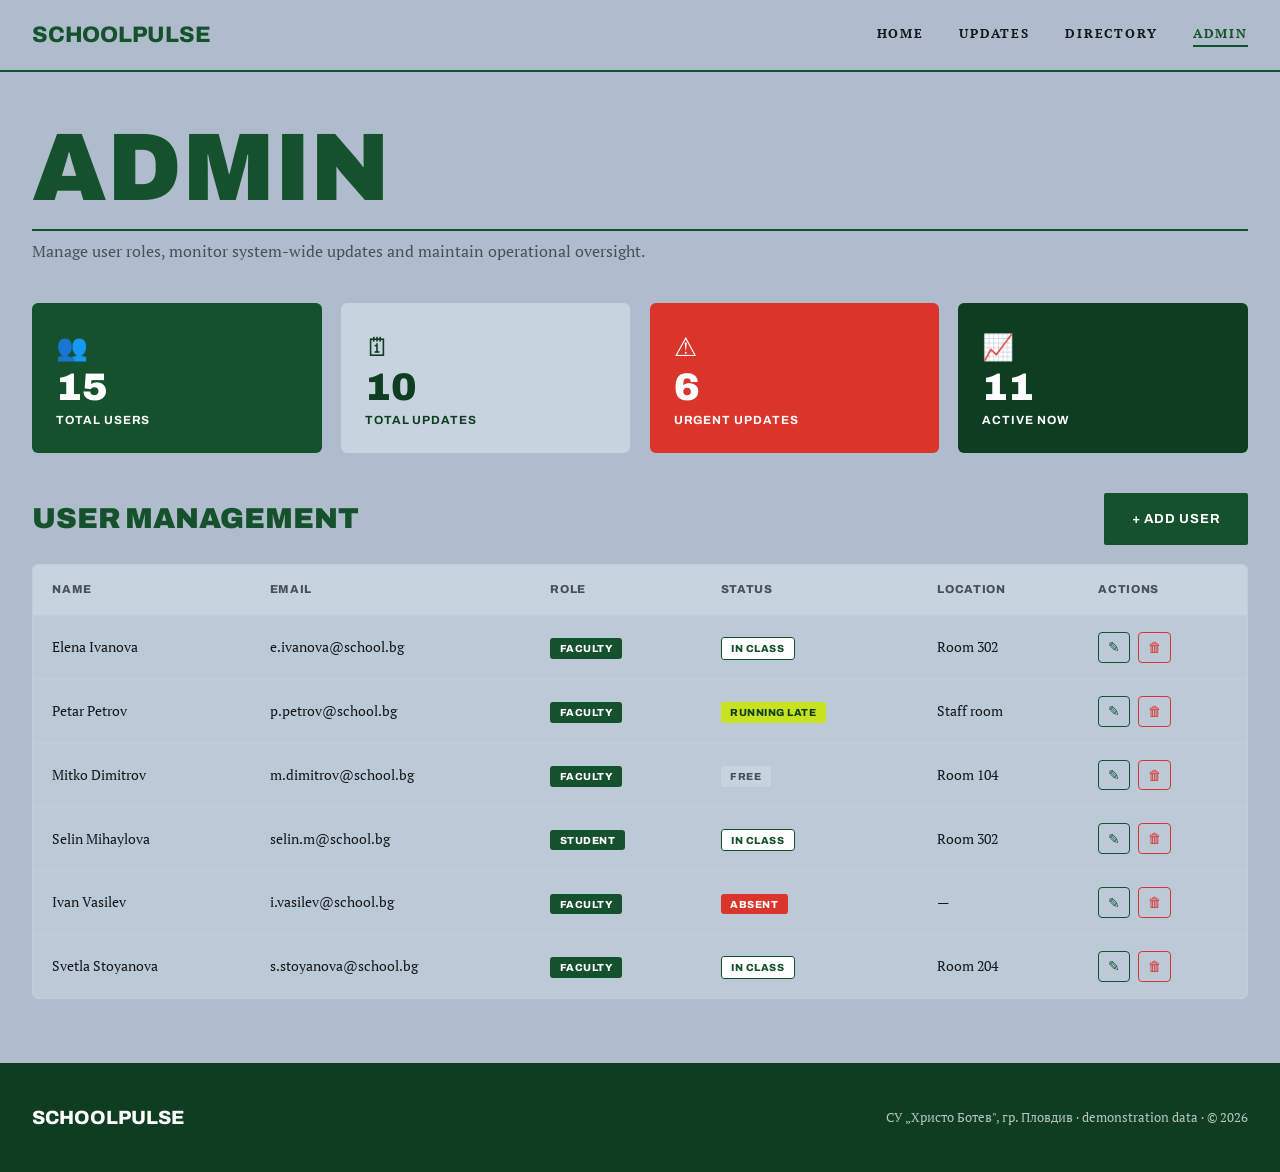
==== admin.html @ 43e4ad07 "v10: editorial enterprise multi-page redesign Rebuild as a 4-page product matching the requested edi" ====
<!DOCTYPE html>
<html lang="en">
<head>
  <meta charset="UTF-8">
  <meta name="viewport" content="width=device-width, initial-scale=1.0">
  <title>SchoolPulse — Admin</title>
  <link rel="preconnect" href="https://fonts.googleapis.com">
  <link rel="preconnect" href="https://fonts.gstatic.com" crossorigin>
  <link href="https://fonts.googleapis.com/css2?family=Archivo:wght@600;700;800;900&family=PT+Serif:wght@400;700&display=swap" rel="stylesheet">
  <link rel="stylesheet" href="css/style.css">
</head>
<body>

  <header class="nav">
    <div class="nav__inner">
      <a href="index.html" class="nav__brand">SCHOOLPULSE</a>
      <nav class="nav__links">
        <a href="index.html" class="nav__link">Home</a>
        <a href="updates.html" class="nav__link">Updates</a>
        <a href="directory.html" class="nav__link">Directory</a>
        <a href="admin.html" class="nav__link nav__link--on">Admin</a>
      </nav>
    </div>
  </header>

  <main class="wrap">

    <div class="phead">
      <div class="phead__row">
        <h1 class="phead__title d">Admin</h1>
      </div>
      <p class="phead__sub">Manage user roles, monitor system-wide updates and maintain operational oversight.</p>
    </div>

    <!-- STATS -->
    <section class="astats">
      <div class="astat astat--green">
        <span class="astat__ic">👥</span>
        <div><div class="astat__num d">15</div><div class="astat__lbl">Total users</div></div>
      </div>
      <div class="astat astat--blue">
        <span class="astat__ic">🗓</span>
        <div><div class="astat__num d">10</div><div class="astat__lbl">Total updates</div></div>
      </div>
      <div class="astat astat--red">
        <span class="astat__ic">⚠</span>
        <div><div class="astat__num d">6</div><div class="astat__lbl">Urgent updates</div></div>
      </div>
      <div class="astat astat--green2">
        <span class="astat__ic">📈</span>
        <div><div class="astat__num d">11</div><div class="astat__lbl">Active now</div></div>
      </div>
    </section>

    <!-- USER MANAGEMENT -->
    <div class="amgr__head">
      <h2 class="amgr__title d">User management</h2>
      <a href="#" class="btn btn--solid">+ Add user</a>
    </div>

    <div class="table-wrap">
      <table>
        <thead>
          <tr><th>Name</th><th>Email</th><th>Role</th><th>Status</th><th>Location</th><th>Actions</th></tr>
        </thead>
        <tbody>
          <tr>
            <td>Elena Ivanova</td><td>e.ivanova@school.bg</td>
            <td><span class="pill pill--role">Faculty</span></td>
            <td><span class="pill pill--inclass">In class</span></td>
            <td>Room 302</td>
            <td><div class="tactions"><button class="tbtn">✎</button><button class="tbtn tbtn--del">🗑</button></div></td>
          </tr>
          <tr>
            <td>Petar Petrov</td><td>p.petrov@school.bg</td>
            <td><span class="pill pill--role">Faculty</span></td>
            <td><span class="pill pill--lunch">Running late</span></td>
            <td>Staff room</td>
            <td><div class="tactions"><button class="tbtn">✎</button><button class="tbtn tbtn--del">🗑</button></div></td>
          </tr>
          <tr>
            <td>Mitko Dimitrov</td><td>m.dimitrov@school.bg</td>
            <td><span class="pill pill--role">Faculty</span></td>
            <td><span class="pill pill--library">Free</span></td>
            <td>Room 104</td>
            <td><div class="tactions"><button class="tbtn">✎</button><button class="tbtn tbtn--del">🗑</button></div></td>
          </tr>
          <tr>
            <td>Selin Mihaylova</td><td>selin.m@school.bg</td>
            <td><span class="pill pill--role">Student</span></td>
            <td><span class="pill pill--inclass">In class</span></td>
            <td>Room 302</td>
            <td><div class="tactions"><button class="tbtn">✎</button><button class="tbtn tbtn--del">🗑</button></div></td>
          </tr>
          <tr>
            <td>Ivan Vasilev</td><td>i.vasilev@school.bg</td>
            <td><span class="pill pill--role">Faculty</span></td>
            <td><span class="pill pill--absent">Absent</span></td>
            <td>—</td>
            <td><div class="tactions"><button class="tbtn">✎</button><button class="tbtn tbtn--del">🗑</button></div></td>
          </tr>
          <tr>
            <td>Svetla Stoyanova</td><td>s.stoyanova@school.bg</td>
            <td><span class="pill pill--role">Faculty</span></td>
            <td><span class="pill pill--inclass">In class</span></td>
            <td>Room 204</td>
            <td><div class="tactions"><button class="tbtn">✎</button><button class="tbtn tbtn--del">🗑</button></div></td>
          </tr>
        </tbody>
      </table>
    </div>

  </main>

  <footer class="foot">
    <div class="wrap foot__inner">
      <span class="foot__brand">SCHOOLPULSE</span>
      <span class="foot__txt">СУ „Христо Ботев", гр. Пловдив · demonstration data · © 2026</span>
    </div>
  </footer>

</body>
</html>
---- css/style.css ----
/* SchoolPulse v10 — editorial enterprise multi-page */

:root {
  --green: #15512c;
  --green-2: #0e3d21;
  --green-3: #1c6638;
  --bg: #aebccb;
  --bg-2: #bccad7;
  --bg-3: #c7d3de;
  --lime: #c8e21f;
  --red: #db352b;
  --red-soft: #e7574e;
  --ink: #14181d;
  --ink-soft: #46515c;
  --white: #ffffff;
  --line: #93a5b8;
  --line-soft: #c2cdd9;

  --maxw: 1280px;
}

* { box-sizing: border-box; margin: 0; padding: 0; }

body {
  font-family: "PT Serif", Georgia, serif;
  background: var(--bg);
  color: var(--ink);
  line-height: 1.55;
  -webkit-font-smoothing: antialiased;
}

.d { font-family: "Archivo", system-ui, sans-serif; }

a { color: inherit; }

img { max-width: 100%; display: block; }

.wrap { max-width: var(--maxw); margin: 0 auto; padding: 0 2rem; }

/* ===== NAV ===== */
.nav {
  position: sticky; top: 0; z-index: 50;
  background: var(--bg);
  border-bottom: 2px solid var(--green);
}
.nav__inner {
  max-width: var(--maxw); margin: 0 auto;
  padding: 1.1rem 2rem;
  display: flex; align-items: center; justify-content: space-between;
}
.nav__brand {
  font-family: "Archivo", sans-serif; font-weight: 800;
  font-size: 1.4rem; letter-spacing: -0.01em; color: var(--green);
  text-decoration: none;
}
.nav__links { display: flex; gap: 2.2rem; }
.nav__link {
  text-decoration: none; color: var(--ink);
  font-size: 0.82rem; font-weight: 700; letter-spacing: 0.14em;
  text-transform: uppercase; padding-bottom: 2px;
}
.nav__link:hover { color: var(--green); }
.nav__link--on { color: var(--green); border-bottom: 2px solid var(--green); }
.nav__burger { display: none; background: none; border: none; font-size: 1.4rem; cursor: pointer; color: var(--green); }

/* ===== HERO (home) ===== */
.hero {
  position: relative; overflow: hidden;
  min-height: calc(100vh - 64px);
  display: flex; align-items: center;
}
.hero__stairs {
  position: absolute; inset: 0; z-index: 0;
  pointer-events: none; opacity: 0.55;
}
.hero__inner { position: relative; z-index: 2; width: 100%; }
.hero__corner {
  position: absolute; top: 1.5rem; left: 0;
  font-size: 0.72rem; font-weight: 700; letter-spacing: 0.16em;
  text-transform: uppercase; color: var(--green-2);
  border-top: 2px solid var(--green); border-left: 2px solid var(--green);
  padding: 0.5rem 0 0 0.5rem;
}
.hero__place {
  position: absolute; top: 1.5rem; right: 0; text-align: right;
  font-size: 0.72rem; font-weight: 700; letter-spacing: 0.14em;
  text-transform: uppercase; color: var(--green-2); line-height: 1.7;
}
.hero__title { font-weight: 900; line-height: 0.82; letter-spacing: -0.02em; }
.hero__title span { display: block; font-size: clamp(3.5rem, 13vw, 11rem); text-transform: uppercase; }
.hero__title .l1 { color: var(--green); }
.hero__title .l2 { color: var(--green); margin-left: 12%; }
.hero__title .l3 { color: var(--ink); margin-left: 4%; }
.hero__date {
  position: absolute; left: 22%; top: 54%;
  font-family: "Archivo", sans-serif; font-weight: 800;
  font-size: 0.8rem; letter-spacing: 0.1em; color: var(--green-2);
}
.hero__cta { display: flex; gap: 1rem; margin-top: 3rem; }

/* buttons */
.btn {
  font-family: "Archivo", sans-serif; font-weight: 700;
  font-size: 0.82rem; letter-spacing: 0.06em; text-transform: uppercase;
  padding: 0.85rem 1.6rem; border-radius: 2px; cursor: pointer;
  text-decoration: none; display: inline-flex; align-items: center; gap: 0.5rem;
  border: 2px solid var(--green);
}
.btn--solid { background: var(--green); color: #fff; }
.btn--solid:hover { background: var(--green-2); }
.btn--ghost { background: transparent; color: var(--green); }
.btn--ghost:hover { background: var(--green); color: #fff; }
.btn--red { background: var(--red); border-color: var(--red); color: #fff; }

/* ===== SECTION: capabilities (dark green) ===== */
.caps { background: var(--green); color: #fff; padding: 5rem 0; }
.caps__grid { display: grid; grid-template-columns: 1fr 1.1fr; gap: 3rem; align-items: start; }
.caps__title { font-weight: 900; font-size: clamp(2.8rem, 6vw, 5rem); line-height: 0.9; color: var(--lime); text-transform: uppercase; }
.caps__list { display: flex; flex-direction: column; gap: 2rem; }
.cap {
  display: grid; grid-template-columns: auto 1fr; gap: 1.2rem; align-items: start;
  padding-bottom: 2rem; border-bottom: 1px solid rgba(255,255,255,0.18);
}
.cap:last-child { border-bottom: none; }
.cap__num { font-family: "Archivo", sans-serif; font-weight: 900; font-size: 1.6rem; color: rgba(200,226,31,0.5); }
.cap__name { font-family: "Archivo", sans-serif; font-weight: 800; font-size: 1.35rem; text-transform: uppercase; letter-spacing: 0.02em; }
.cap__desc { font-size: 0.96rem; opacity: 0.86; margin-top: 0.4rem; }

/* ===== OPS band ===== */
.ops { position: relative; height: 60vh; min-height: 420px; overflow: hidden; display: grid; place-items: center; }
.ops__img { position: absolute; inset: 0; width: 100%; height: 100%; object-fit: cover; }
.ops::after { content: ""; position: absolute; inset: 0; background: linear-gradient(120deg, rgba(21,81,44,0.86), rgba(14,61,33,0.72)); }
.ops__title { position: relative; z-index: 2; font-weight: 900; font-size: clamp(2.5rem, 8vw, 6.5rem); color: var(--lime); text-transform: uppercase; text-align: center; line-height: 0.9; letter-spacing: -0.02em; }

/* ===== PAGE HEADER (inner pages) ===== */
.phead { padding: 3.5rem 0 1.5rem; }
.phead__row { display: flex; align-items: flex-end; justify-content: space-between; gap: 1rem; border-bottom: 2px solid var(--green); padding-bottom: 1.2rem; }
.phead__title { font-weight: 900; font-size: clamp(2.8rem, 8vw, 6rem); color: var(--green); text-transform: uppercase; line-height: 0.85; }
.phead__link { font-family: "Archivo", sans-serif; font-weight: 700; font-size: 0.8rem; letter-spacing: 0.08em; text-transform: uppercase; color: var(--ink); text-decoration: none; white-space: nowrap; }
.phead__link:hover { color: var(--green); }
.phead__sub { color: var(--ink-soft); font-size: 1rem; margin-top: 0.5rem; }

/* ===== FILTER BAR ===== */
.filters { display: flex; align-items: center; gap: 1rem; padding: 1.5rem 0; flex-wrap: wrap; }
.filters__spacer { flex: 1; }
.select {
  display: flex; align-items: center; gap: 0.5rem;
  background: var(--white); border: 1.5px solid var(--line);
  border-radius: 4px; padding: 0.55rem 0.9rem;
  font-family: inherit; font-size: 0.86rem; color: var(--ink); cursor: pointer;
}
.select select { border: none; background: none; font: inherit; outline: none; cursor: pointer; }

/* ===== UPDATE CARDS ===== */
.cards { display: grid; grid-template-columns: repeat(3, 1fr); gap: 1.2rem; padding-bottom: 4rem; }
.ucard {
  background: var(--bg-2); border: 1px solid var(--line-soft);
  border-radius: 6px; padding: 1.3rem; position: relative;
  display: flex; flex-direction: column; gap: 0.65rem;
}
.ucard--urgent { background: var(--red); border-color: var(--red); color: #fff; }
.ucard__tags { display: flex; gap: 0.5rem; align-items: center; }
.tag {
  font-family: "Archivo", sans-serif; font-size: 0.62rem; font-weight: 800;
  letter-spacing: 0.06em; text-transform: uppercase;
  padding: 0.25rem 0.55rem; border-radius: 3px;
}
.tag--green { background: var(--green); color: #fff; }
.tag--urgent { background: #fff; color: var(--red); }
.ucard__alert { margin-left: auto; }
.ucard__title { font-family: "Archivo", sans-serif; font-weight: 800; font-size: 1.1rem; line-height: 1.15; text-transform: uppercase; }
.ucard__body { font-size: 0.9rem; }
.ucard--urgent .ucard__body { opacity: 0.95; }
.ucard__loc { font-family: "Archivo", sans-serif; font-size: 0.82rem; font-weight: 700; display: flex; align-items: center; gap: 0.4rem; }
.ucard__foot { margin-top: auto; padding-top: 0.6rem; font-size: 0.74rem; display: flex; flex-wrap: wrap; gap: 0.4rem 1rem; opacity: 0.85; }
.ucard__by { font-size: 0.74rem; opacity: 0.8; }

/* ===== TIMELINE (live) ===== */
.tl { border-top: 1px solid var(--line); }
.tl__item { display: grid; grid-template-columns: 130px 1fr auto; gap: 1.5rem; padding: 1.8rem 0; border-bottom: 1px solid var(--line); position: relative; }
.tl__item--urgent { border-left: 4px solid var(--red); padding-left: 1.5rem; margin-left: -1.5rem; }
.tl__tag { font-family: "Archivo", sans-serif; font-weight: 800; font-size: 0.66rem; letter-spacing: 0.05em; text-transform: uppercase; background: var(--red); color: #fff; padding: 0.3rem 0.6rem; border-radius: 3px; align-self: start; }
.tl__title { font-family: "Archivo", sans-serif; font-weight: 800; font-size: 1.3rem; text-transform: uppercase; }
.tl__desc { font-size: 0.95rem; color: var(--ink-soft); margin-top: 0.35rem; }
.tl__meta { display: flex; gap: 1.5rem; margin-top: 0.7rem; font-family: "Archivo", sans-serif; font-size: 0.78rem; font-weight: 700; }
.tl__time { font-family: "Archivo", sans-serif; font-weight: 800; color: var(--ink-soft); }

/* ===== DIRECTORY ===== */
.dgrid { display: grid; grid-template-columns: repeat(3, 1fr); gap: 1.5rem; padding-bottom: 4rem; }
.person { background: var(--bg-2); border: 1px solid var(--line-soft); border-radius: 6px; overflow: hidden; }
.person__photo { width: 100%; aspect-ratio: 1/1; object-fit: cover; }
.person__body { padding: 1.1rem 1.2rem 1.3rem; }
.person__name { font-family: "Archivo", sans-serif; font-weight: 800; font-size: 1.2rem; text-transform: uppercase; }
.person__pills { display: flex; gap: 0.5rem; margin: 0.6rem 0 0.9rem; }
.pill { font-family: "Archivo", sans-serif; font-size: 0.64rem; font-weight: 800; letter-spacing: 0.05em; text-transform: uppercase; padding: 0.3rem 0.6rem; border-radius: 3px; }
.pill--role { background: var(--green); color: #fff; }
.pill--inclass { background: #fff; color: var(--green); border: 1px solid var(--green); }
.pill--library { background: var(--bg-3); color: var(--ink-soft); }
.pill--lunch { background: var(--lime); color: var(--green-2); }
.pill--absent { background: var(--red); color: #fff; }
.person__row { display: flex; align-items: center; gap: 0.55rem; font-size: 0.86rem; color: var(--ink-soft); margin-top: 0.35rem; }
.person__row span { width: 16px; }

/* ===== ADMIN ===== */
.astats { display: grid; grid-template-columns: repeat(4, 1fr); gap: 1.2rem; padding: 1rem 0 2.5rem; }
.astat { border-radius: 6px; padding: 1.5rem; color: #fff; min-height: 150px; display: flex; flex-direction: column; justify-content: space-between; }
.astat__ic { font-size: 1.6rem; }
.astat__num { font-family: "Archivo", sans-serif; font-weight: 900; font-size: 2.4rem; line-height: 1; }
.astat__lbl { font-family: "Archivo", sans-serif; font-weight: 700; font-size: 0.74rem; letter-spacing: 0.08em; text-transform: uppercase; margin-top: 0.3rem; }
.astat--green { background: var(--green); }
.astat--blue { background: var(--bg-3); color: var(--green-2); }
.astat--red { background: var(--red); }
.astat--green2 { background: var(--green-2); }

.amgr__head { display: flex; align-items: center; justify-content: space-between; padding-bottom: 1.2rem; }
.amgr__title { font-family: "Archivo", sans-serif; font-weight: 900; font-size: 1.8rem; color: var(--green); text-transform: uppercase; }

.table-wrap { background: var(--bg-2); border: 1px solid var(--line-soft); border-radius: 6px; overflow: hidden; margin-bottom: 4rem; }
table { width: 100%; border-collapse: collapse; }
thead th {
  text-align: left; font-family: "Archivo", sans-serif; font-weight: 800;
  font-size: 0.72rem; letter-spacing: 0.06em; text-transform: uppercase; color: var(--ink-soft);
  padding: 1rem 1.2rem; background: var(--bg-3); border-bottom: 1px solid var(--line-soft);
}
tbody td { padding: 1rem 1.2rem; border-bottom: 1px solid var(--line-soft); font-size: 0.9rem; vertical-align: middle; }
tbody tr:last-child td { border-bottom: none; }
.tbtn { border: 1.5px solid var(--green); background: transparent; color: var(--green); border-radius: 4px; padding: 0.4rem 0.55rem; cursor: pointer; font-size: 0.85rem; }
.tbtn--del { border-color: var(--red); color: var(--red); }
.tactions { display: flex; gap: 0.5rem; }

/* ===== FOOTER ===== */
.foot { background: var(--green-2); color: rgba(255,255,255,0.7); padding: 2.5rem 0; }
.foot__inner { display: flex; justify-content: space-between; align-items: center; flex-wrap: wrap; gap: 1rem; }
.foot__brand { font-family: "Archivo", sans-serif; font-weight: 800; font-size: 1.2rem; color: #fff; }
.foot__txt { font-size: 0.82rem; }

/* ===== RESPONSIVE ===== */
@media (max-width: 900px) {
  .caps__grid { grid-template-columns: 1fr; gap: 2rem; }
  .cards { grid-template-columns: repeat(2, 1fr); }
  .dgrid { grid-template-columns: repeat(2, 1fr); }
  .astats { grid-template-columns: repeat(2, 1fr); }
}

@media (max-width: 680px) {
  .wrap, .nav__inner { padding-left: 1.2rem; padding-right: 1.2rem; }
  .nav__inner { flex-wrap: wrap; gap: 0.6rem 1rem; }
  .nav__links { gap: 1.1rem; width: 100%; }
  .nav__link { font-size: 0.72rem; letter-spacing: 0.08em; }
  .cards, .dgrid, .astats { grid-template-columns: 1fr; }
  .hero__place, .hero__date { display: none; }
  .tl__item { grid-template-columns: 1fr; gap: 0.5rem; }
  .table-wrap { overflow-x: auto; }
  table { min-width: 640px; }
}
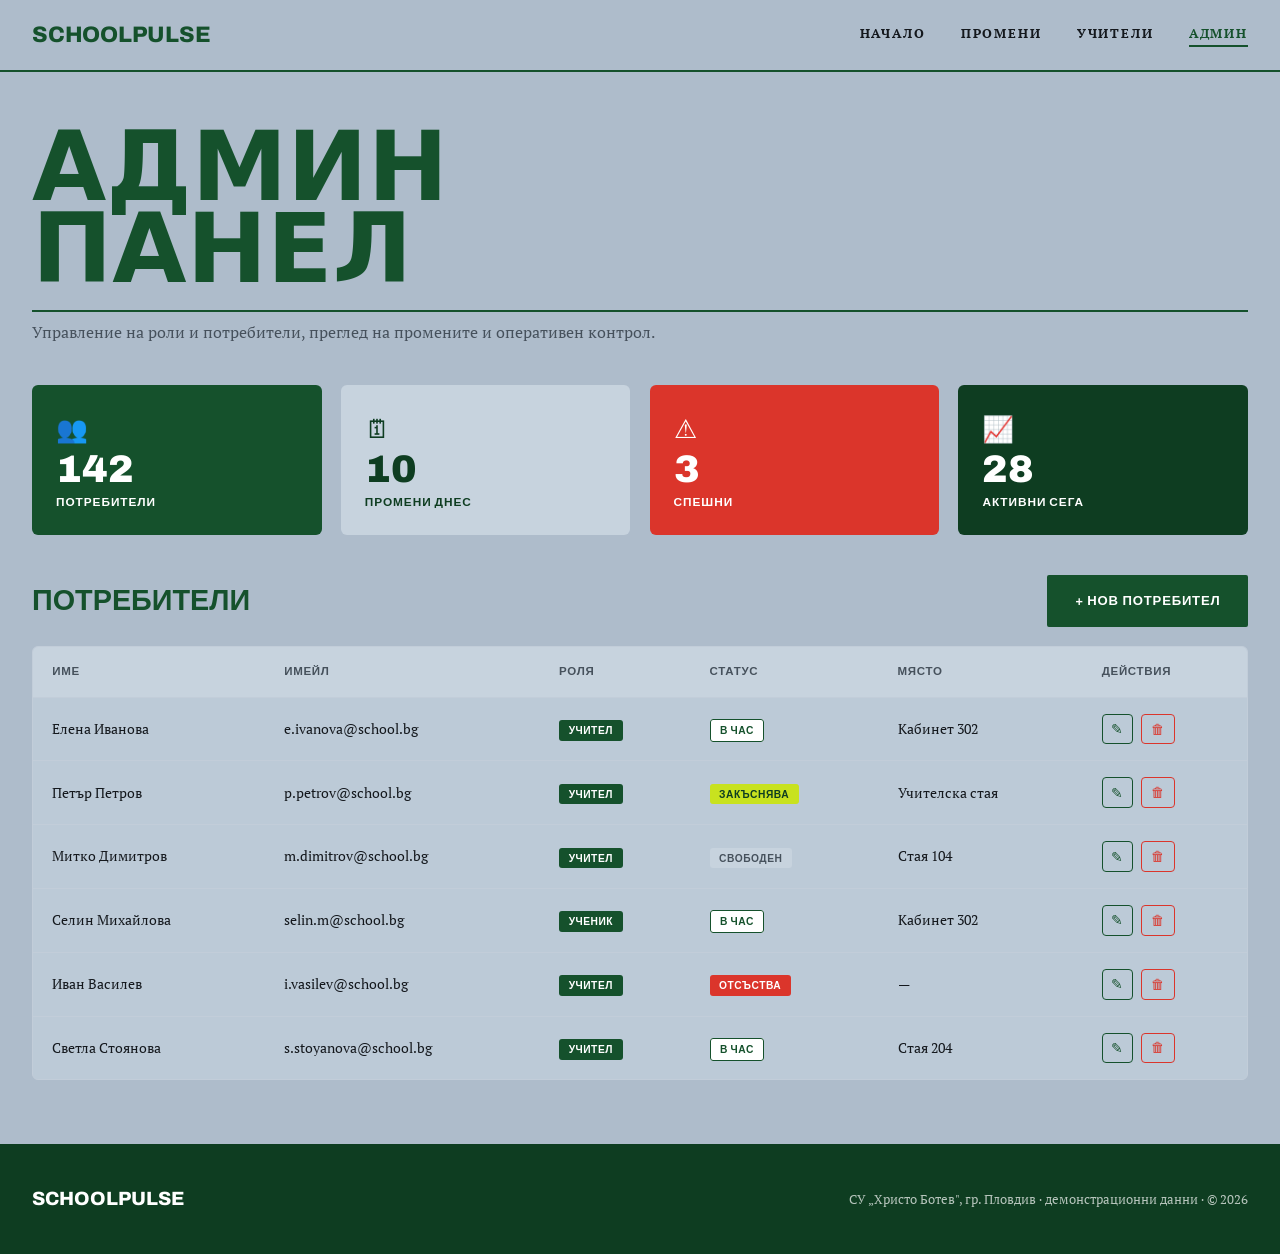
==== commit 167c455c: "v11: Bulgarian localization + personalized editorial theme - Translate all 4 pages to Bulgarian (Нач" ====
--- a/admin.html
+++ b/admin.html
@@ -1,9 +1,9 @@
 <!DOCTYPE html>
-<html lang="en">
+<html lang="bg">
 <head>
   <meta charset="UTF-8">
   <meta name="viewport" content="width=device-width, initial-scale=1.0">
-  <title>SchoolPulse — Admin</title>
+  <title>SchoolPulse — Администрация</title>
   <link rel="preconnect" href="https://fonts.googleapis.com">
   <link rel="preconnect" href="https://fonts.gstatic.com" crossorigin>
   <link href="https://fonts.googleapis.com/css2?family=Archivo:wght@600;700;800;900&family=PT+Serif:wght@400;700&display=swap" rel="stylesheet">
@@ -15,10 +15,10 @@
     <div class="nav__inner">
       <a href="index.html" class="nav__brand">SCHOOLPULSE</a>
       <nav class="nav__links">
-        <a href="index.html" class="nav__link">Home</a>
-        <a href="updates.html" class="nav__link">Updates</a>
-        <a href="directory.html" class="nav__link">Directory</a>
-        <a href="admin.html" class="nav__link nav__link--on">Admin</a>
+        <a href="index.html" class="nav__link">Начало</a>
+        <a href="updates.html" class="nav__link">Промени</a>
+        <a href="directory.html" class="nav__link">Учители</a>
+        <a href="admin.html" class="nav__link nav__link--on">Админ</a>
       </nav>
     </div>
   </header>
@@ -27,83 +27,81 @@
 
     <div class="phead">
       <div class="phead__row">
-        <h1 class="phead__title d">Admin</h1>
+        <h1 class="phead__title d">Админ<br>панел</h1>
       </div>
-      <p class="phead__sub">Manage user roles, monitor system-wide updates and maintain operational oversight.</p>
+      <p class="phead__sub">Управление на роли и потребители, преглед на промените и оперативен контрол.</p>
     </div>
 
-    <!-- STATS -->
     <section class="astats">
       <div class="astat astat--green">
         <span class="astat__ic">👥</span>
-        <div><div class="astat__num d">15</div><div class="astat__lbl">Total users</div></div>
+        <div><div class="astat__num d">142</div><div class="astat__lbl">Потребители</div></div>
       </div>
       <div class="astat astat--blue">
         <span class="astat__ic">🗓</span>
-        <div><div class="astat__num d">10</div><div class="astat__lbl">Total updates</div></div>
+        <div><div class="astat__num d">10</div><div class="astat__lbl">Промени днес</div></div>
       </div>
       <div class="astat astat--red">
         <span class="astat__ic">⚠</span>
-        <div><div class="astat__num d">6</div><div class="astat__lbl">Urgent updates</div></div>
+        <div><div class="astat__num d">3</div><div class="astat__lbl">Спешни</div></div>
       </div>
       <div class="astat astat--green2">
         <span class="astat__ic">📈</span>
-        <div><div class="astat__num d">11</div><div class="astat__lbl">Active now</div></div>
+        <div><div class="astat__num d">28</div><div class="astat__lbl">Активни сега</div></div>
       </div>
     </section>
 
-    <!-- USER MANAGEMENT -->
     <div class="amgr__head">
-      <h2 class="amgr__title d">User management</h2>
-      <a href="#" class="btn btn--solid">+ Add user</a>
+      <h2 class="amgr__title d">Потребители</h2>
+      <a href="#" class="btn btn--solid">+ Нов потребител</a>
     </div>
 
     <div class="table-wrap">
       <table>
         <thead>
-          <tr><th>Name</th><th>Email</th><th>Role</th><th>Status</th><th>Location</th><th>Actions</th></tr>
+          <tr><th>Име</th><th>Имейл</th><th>Роля</th><th>Статус</th><th>Място</th><th>Действия</th></tr>
         </thead>
         <tbody>
           <tr>
-            <td>Elena Ivanova</td><td>e.ivanova@school.bg</td>
-            <td><span class="pill pill--role">Faculty</span></td>
-            <td><span class="pill pill--inclass">In class</span></td>
-            <td>Room 302</td>
+            <td>Елена Иванова</td><td>e.ivanova@school.bg</td>
+            <td><span class="pill pill--role">Учител</span></td>
+            <td><span class="pill pill--inclass">В час</span></td>
+            <td>Кабинет 302</td>
             <td><div class="tactions"><button class="tbtn">✎</button><button class="tbtn tbtn--del">🗑</button></div></td>
           </tr>
           <tr>
-            <td>Petar Petrov</td><td>p.petrov@school.bg</td>
-            <td><span class="pill pill--role">Faculty</span></td>
-            <td><span class="pill pill--lunch">Running late</span></td>
-            <td>Staff room</td>
+            <td>Петър Петров</td><td>p.petrov@school.bg</td>
+            <td><span class="pill pill--role">Учител</span></td>
+            <td><span class="pill pill--lunch">Закъснява</span></td>
+            <td>Учителска стая</td>
             <td><div class="tactions"><button class="tbtn">✎</button><button class="tbtn tbtn--del">🗑</button></div></td>
           </tr>
           <tr>
-            <td>Mitko Dimitrov</td><td>m.dimitrov@school.bg</td>
-            <td><span class="pill pill--role">Faculty</span></td>
-            <td><span class="pill pill--library">Free</span></td>
-            <td>Room 104</td>
+            <td>Митко Димитров</td><td>m.dimitrov@school.bg</td>
+            <td><span class="pill pill--role">Учител</span></td>
+            <td><span class="pill pill--library">Свободен</span></td>
+            <td>Стая 104</td>
             <td><div class="tactions"><button class="tbtn">✎</button><button class="tbtn tbtn--del">🗑</button></div></td>
           </tr>
           <tr>
-            <td>Selin Mihaylova</td><td>selin.m@school.bg</td>
-            <td><span class="pill pill--role">Student</span></td>
-            <td><span class="pill pill--inclass">In class</span></td>
-            <td>Room 302</td>
+            <td>Селин Михайлова</td><td>selin.m@school.bg</td>
+            <td><span class="pill pill--role">Ученик</span></td>
+            <td><span class="pill pill--inclass">В час</span></td>
+            <td>Кабинет 302</td>
             <td><div class="tactions"><button class="tbtn">✎</button><button class="tbtn tbtn--del">🗑</button></div></td>
           </tr>
           <tr>
-            <td>Ivan Vasilev</td><td>i.vasilev@school.bg</td>
-            <td><span class="pill pill--role">Faculty</span></td>
-            <td><span class="pill pill--absent">Absent</span></td>
+            <td>Иван Василев</td><td>i.vasilev@school.bg</td>
+            <td><span class="pill pill--role">Учител</span></td>
+            <td><span class="pill pill--absent">Отсъства</span></td>
             <td>—</td>
             <td><div class="tactions"><button class="tbtn">✎</button><button class="tbtn tbtn--del">🗑</button></div></td>
           </tr>
           <tr>
-            <td>Svetla Stoyanova</td><td>s.stoyanova@school.bg</td>
-            <td><span class="pill pill--role">Faculty</span></td>
-            <td><span class="pill pill--inclass">In class</span></td>
-            <td>Room 204</td>
+            <td>Светла Стоянова</td><td>s.stoyanova@school.bg</td>
+            <td><span class="pill pill--role">Учител</span></td>
+            <td><span class="pill pill--inclass">В час</span></td>
+            <td>Стая 204</td>
             <td><div class="tactions"><button class="tbtn">✎</button><button class="tbtn tbtn--del">🗑</button></div></td>
           </tr>
         </tbody>
@@ -115,7 +113,7 @@
   <footer class="foot">
     <div class="wrap foot__inner">
       <span class="foot__brand">SCHOOLPULSE</span>
-      <span class="foot__txt">СУ „Христо Ботев", гр. Пловдив · demonstration data · © 2026</span>
+      <span class="foot__txt">СУ „Христо Ботев", гр. Пловдив · демонстрационни данни · © 2026</span>
     </div>
   </footer>
 
--- a/css/style.css
+++ b/css/style.css
@@ -63,6 +63,22 @@
 .nav__link--on { color: var(--green); border-bottom: 2px solid var(--green); }
 .nav__burger { display: none; background: none; border: none; font-size: 1.4rem; cursor: pointer; color: var(--green); }
 
+/* ===== LIVE TICKER ===== */
+.ticker { background: var(--green-2); color: #fff; border-bottom: 2px solid var(--lime); overflow: hidden; }
+.ticker__row { max-width: var(--maxw); margin: 0 auto; padding: 0.55rem 2rem; display: flex; align-items: center; gap: 1.4rem; }
+.ticker__label {
+  flex-shrink: 0; font-family: "Archivo", sans-serif; font-weight: 800;
+  font-size: 0.72rem; letter-spacing: 0.1em; text-transform: uppercase; color: var(--lime);
+  display: flex; align-items: center; gap: 0.45rem;
+}
+.ticker__label::before { content: ""; width: 8px; height: 8px; border-radius: 50%; background: var(--lime); animation: blink 1.6s infinite; }
+.ticker__mask { flex: 1; overflow: hidden; }
+.ticker__track { display: inline-flex; gap: 3rem; white-space: nowrap; animation: ticker 26s linear infinite; }
+.ticker__track span { font-size: 0.84rem; }
+.ticker__track b { color: var(--lime); font-weight: 700; }
+@keyframes ticker { from { transform: translateX(0); } to { transform: translateX(-50%); } }
+@keyframes blink { 50% { opacity: 0.3; } }
+
 /* ===== HERO (home) ===== */
 .hero {
   position: relative; overflow: hidden;
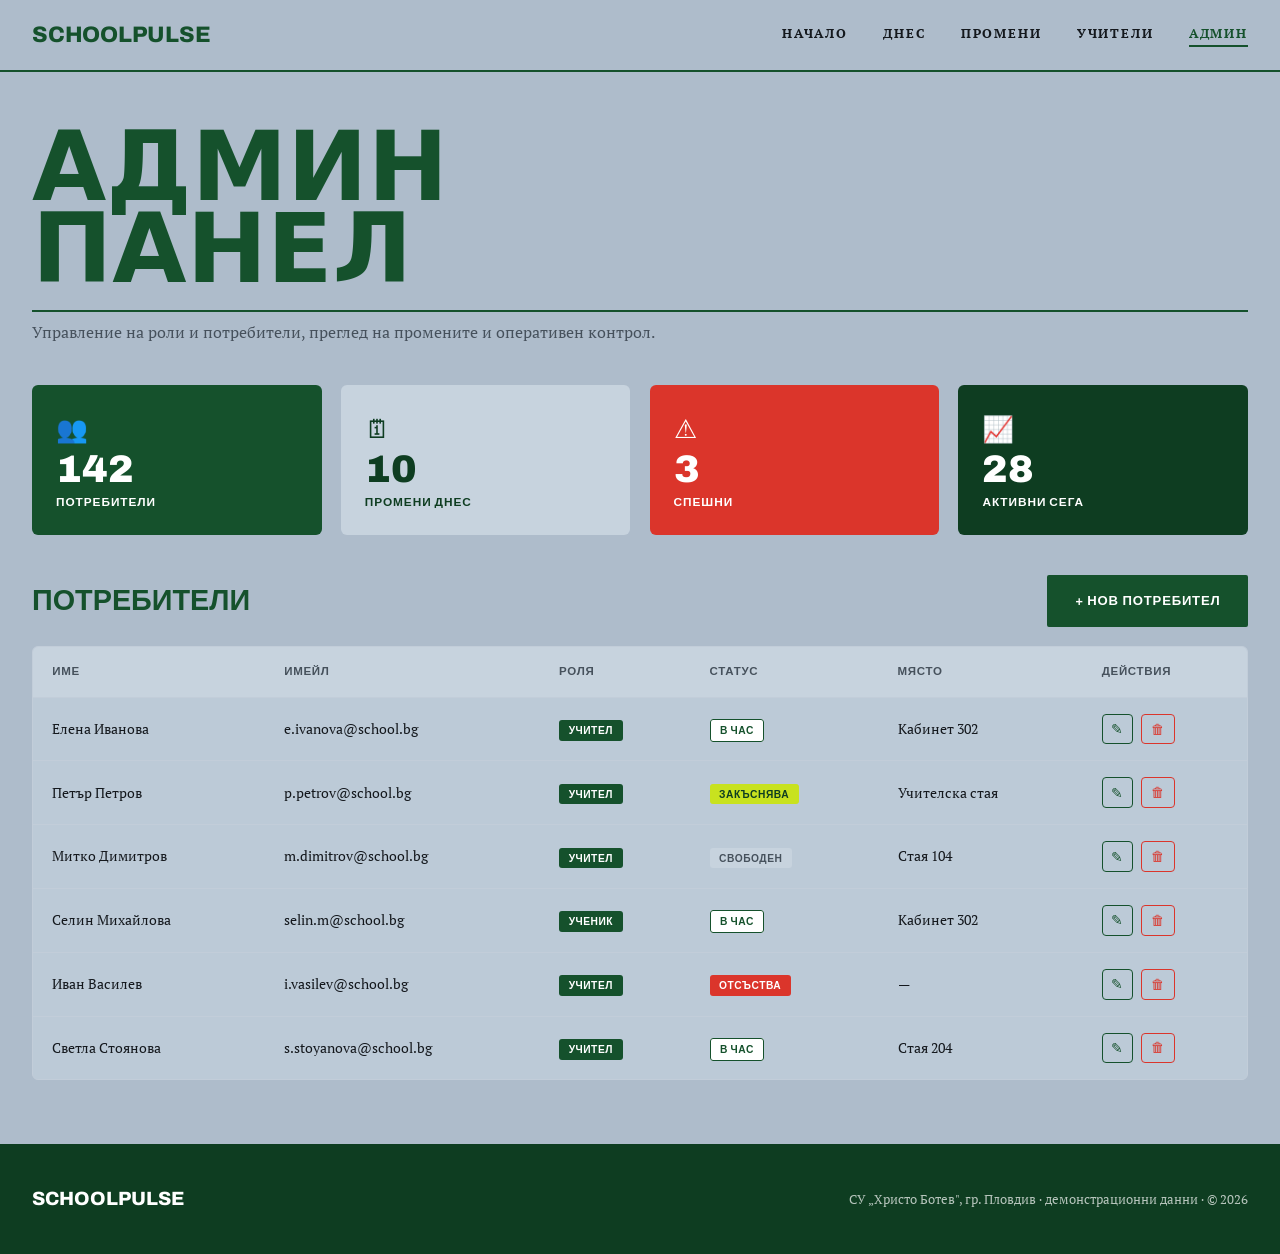
==== commit a59639b3: "v12: add student 'Днес' dashboard + fix hero overlap - New dnes.html: student view in editorial styl" ====
--- a/admin.html
+++ b/admin.html
@@ -16,6 +16,7 @@
       <a href="index.html" class="nav__brand">SCHOOLPULSE</a>
       <nav class="nav__links">
         <a href="index.html" class="nav__link">Начало</a>
+        <a href="dnes.html" class="nav__link">Днес</a>
         <a href="updates.html" class="nav__link">Промени</a>
         <a href="directory.html" class="nav__link">Учители</a>
         <a href="admin.html" class="nav__link nav__link--on">Админ</a>
--- a/css/style.css
+++ b/css/style.css
@@ -82,37 +82,40 @@
 /* ===== HERO (home) ===== */
 .hero {
   position: relative; overflow: hidden;
-  min-height: calc(100vh - 64px);
+  min-height: calc(100vh - 122px);
   display: flex; align-items: center;
+  padding: 2.5rem 0 3rem;
 }
 .hero__stairs {
   position: absolute; inset: 0; z-index: 0;
-  pointer-events: none; opacity: 0.55;
+  pointer-events: none; opacity: 0.5;
 }
 .hero__inner { position: relative; z-index: 2; width: 100%; }
+.hero__top {
+  display: flex; align-items: flex-start; justify-content: space-between;
+  gap: 1.5rem; margin-bottom: 1.6rem;
+}
 .hero__corner {
-  position: absolute; top: 1.5rem; left: 0;
-  font-size: 0.72rem; font-weight: 700; letter-spacing: 0.16em;
+  font-size: 0.72rem; font-weight: 700; letter-spacing: 0.14em;
   text-transform: uppercase; color: var(--green-2);
   border-top: 2px solid var(--green); border-left: 2px solid var(--green);
-  padding: 0.5rem 0 0 0.5rem;
+  padding: 0.5rem 0 0 0.5rem; flex-shrink: 0;
 }
 .hero__place {
-  position: absolute; top: 1.5rem; right: 0; text-align: right;
-  font-size: 0.72rem; font-weight: 700; letter-spacing: 0.14em;
+  text-align: right; flex-shrink: 0;
+  font-size: 0.72rem; font-weight: 700; letter-spacing: 0.12em;
   text-transform: uppercase; color: var(--green-2); line-height: 1.7;
 }
-.hero__title { font-weight: 900; line-height: 0.82; letter-spacing: -0.02em; }
-.hero__title span { display: block; font-size: clamp(3.5rem, 13vw, 11rem); text-transform: uppercase; }
+.hero__title { font-weight: 900; line-height: 0.84; letter-spacing: -0.02em; }
+.hero__title span { display: block; font-size: clamp(2.4rem, 8.4vw, 7rem); text-transform: uppercase; }
 .hero__title .l1 { color: var(--green); }
-.hero__title .l2 { color: var(--green); margin-left: 12%; }
-.hero__title .l3 { color: var(--ink); margin-left: 4%; }
-.hero__date {
-  position: absolute; left: 22%; top: 54%;
-  font-family: "Archivo", sans-serif; font-weight: 800;
-  font-size: 0.8rem; letter-spacing: 0.1em; color: var(--green-2);
-}
-.hero__cta { display: flex; gap: 1rem; margin-top: 3rem; }
+.hero__title .l2 { color: var(--green); }
+.hero__title .l3 { color: var(--ink); }
+.hero__tagline {
+  font-family: "Archivo", sans-serif; font-weight: 700;
+  font-size: 1rem; letter-spacing: 0.02em; color: var(--green-2); margin-top: 1.4rem;
+}
+.hero__cta { display: flex; gap: 1rem; margin-top: 1.6rem; flex-wrap: wrap; }
 
 /* buttons */
 .btn {
@@ -264,8 +267,81 @@
   .nav__links { gap: 1.1rem; width: 100%; }
   .nav__link { font-size: 0.72rem; letter-spacing: 0.08em; }
   .cards, .dgrid, .astats { grid-template-columns: 1fr; }
-  .hero__place, .hero__date { display: none; }
+  .hero__place { display: none; }
   .tl__item { grid-template-columns: 1fr; gap: 0.5rem; }
   .table-wrap { overflow-x: auto; }
   table { min-width: 640px; }
-}
+  .today { grid-template-columns: 1fr; }
+}
+
+/* ===== STUDENT TODAY VIEW ===== */
+.today { display: grid; grid-template-columns: 1.45fr 1fr; gap: 1.4rem; align-items: start; padding-bottom: 4rem; }
+.tcol { display: flex; flex-direction: column; gap: 1.4rem; min-width: 0; }
+
+/* Now hero card */
+.snow { background: var(--green); color: #fff; border-radius: 8px; padding: 1.6rem 1.8rem; box-shadow: 0 10px 30px rgba(21,81,44,0.2); }
+.snow__top { display: flex; align-items: center; justify-content: space-between; gap: 1rem; }
+.snow__tag { font-family: "Archivo", sans-serif; font-weight: 800; font-size: 0.72rem; letter-spacing: 0.08em; text-transform: uppercase; color: var(--lime); display: inline-flex; align-items: center; gap: 0.45rem; }
+.snow__tag::before { content: ""; width: 8px; height: 8px; border-radius: 50%; background: var(--lime); animation: blink 1.6s infinite; }
+.snow__timer { font-family: "Archivo", sans-serif; font-weight: 900; font-size: 1.9rem; color: var(--lime); font-variant-numeric: tabular-nums; letter-spacing: -0.02em; }
+.snow__subject { font-family: "Archivo", sans-serif; font-weight: 900; font-size: 2.2rem; text-transform: uppercase; line-height: 0.95; margin-top: 0.9rem; }
+.snow__topic { font-size: 1rem; opacity: 0.95; margin-top: 0.4rem; }
+.snow__meta { font-family: "Archivo", sans-serif; font-size: 0.82rem; font-weight: 700; opacity: 0.85; margin-top: 0.5rem; }
+.snow__bar { height: 9px; background: rgba(255,255,255,0.22); border-radius: 999px; margin-top: 1.1rem; overflow: hidden; }
+.snow__bar-fill { height: 100%; background: var(--lime); border-radius: 999px; transition: width 1s linear; }
+.snow__left { font-size: 0.82rem; opacity: 0.92; margin-top: 0.55rem; }
+
+/* boxes */
+.box { background: var(--bg-2); border: 1px solid var(--line-soft); border-radius: 8px; overflow: hidden; }
+.box__head { display: flex; align-items: center; justify-content: space-between; padding: 0.95rem 1.2rem; border-bottom: 1px solid var(--line-soft); }
+.box__title { font-family: "Archivo", sans-serif; font-weight: 800; font-size: 0.92rem; text-transform: uppercase; letter-spacing: 0.02em; color: var(--green); }
+.box__meta { font-size: 0.74rem; color: var(--ink-soft); font-weight: 700; }
+.box__link { display: block; padding: 0.8rem 1.2rem; font-family: "Archivo", sans-serif; font-weight: 700; font-size: 0.78rem; letter-spacing: 0.05em; text-transform: uppercase; color: var(--green); text-decoration: none; border-top: 1px solid var(--line-soft); }
+.box__link:hover { background: var(--bg-3); }
+
+/* schedule rows */
+.drow { display: grid; grid-template-columns: 96px 1fr auto; gap: 0.8rem; align-items: center; padding: 0.85rem 1.2rem; border-bottom: 1px solid var(--line-soft); }
+.drow:last-child { border-bottom: none; }
+.drow__time { font-family: "Archivo", sans-serif; font-weight: 800; font-size: 0.78rem; line-height: 1.2; font-variant-numeric: tabular-nums; }
+.drow__time small { display: block; font-weight: 600; color: var(--ink-soft); font-size: 0.68rem; }
+.drow__name { font-weight: 700; font-size: 0.9rem; }
+.drow__sub { font-size: 0.76rem; color: var(--ink-soft); }
+.drow__sub s { color: var(--faint, #93a5b8); }
+.drow--now { background: rgba(21,81,44,0.07); border-left: 4px solid var(--green); padding-left: calc(1.2rem - 4px); }
+.drow--cancel .drow__name, .drow--cancel .drow__sub { text-decoration: line-through; color: var(--ink-soft); }
+.drow--done { opacity: 0.5; }
+
+.spill { font-family: "Archivo", sans-serif; font-size: 0.62rem; font-weight: 800; text-transform: uppercase; letter-spacing: 0.04em; padding: 0.28rem 0.55rem; border-radius: 3px; white-space: nowrap; }
+.spill--done   { background: var(--bg-3); color: var(--ink-soft); }
+.spill--now    { background: var(--green); color: #fff; }
+.spill--room   { background: var(--lime); color: var(--green-2); }
+.spill--late   { background: #e0a008; color: #fff; }
+.spill--cancel { background: var(--red); color: #fff; }
+.spill--next   { background: #fff; color: var(--green); border: 1px solid var(--green); }
+
+/* mini teacher list */
+.tmini { display: flex; align-items: center; gap: 0.7rem; padding: 0.7rem 1.2rem; border-bottom: 1px solid var(--line-soft); }
+.tmini:last-of-type { border-bottom: none; }
+.tmini img { width: 42px; height: 42px; border-radius: 50%; object-fit: cover; flex-shrink: 0; }
+.tmini__info { flex: 1; min-width: 0; }
+.tmini__name { font-weight: 700; font-size: 0.84rem; }
+.tmini__sub { font-size: 0.74rem; color: var(--ink-soft); }
+.tmini__st { font-family: "Archivo", sans-serif; font-size: 0.62rem; font-weight: 800; text-transform: uppercase; letter-spacing: 0.03em; white-space: nowrap; }
+.tmini__st--green { color: var(--green); }
+.tmini__st--amber { color: #c9820a; }
+.tmini__st--gray  { color: var(--ink-soft); }
+.tmini__st--red   { color: var(--red); }
+
+/* changes list (today) */
+.crow { padding: 0.85rem 1.2rem; border-bottom: 1px solid var(--line-soft); border-left: 3px solid transparent; }
+.crow:last-of-type { border-bottom: none; }
+.crow--late   { border-left-color: #e0a008; }
+.crow--room   { border-left-color: var(--green); }
+.crow--cancel { border-left-color: var(--red); }
+.crow__top { display: flex; align-items: center; justify-content: space-between; gap: 0.5rem; }
+.crow__type { font-family: "Archivo", sans-serif; font-weight: 800; font-size: 0.68rem; text-transform: uppercase; letter-spacing: 0.03em; }
+.crow--late .crow__type   { color: #c9820a; }
+.crow--room .crow__type   { color: var(--green); }
+.crow--cancel .crow__type { color: var(--red); }
+.crow__time { font-size: 0.72rem; color: var(--ink-soft); font-variant-numeric: tabular-nums; }
+.crow__text { font-size: 0.83rem; margin-top: 0.25rem; line-height: 1.45; }
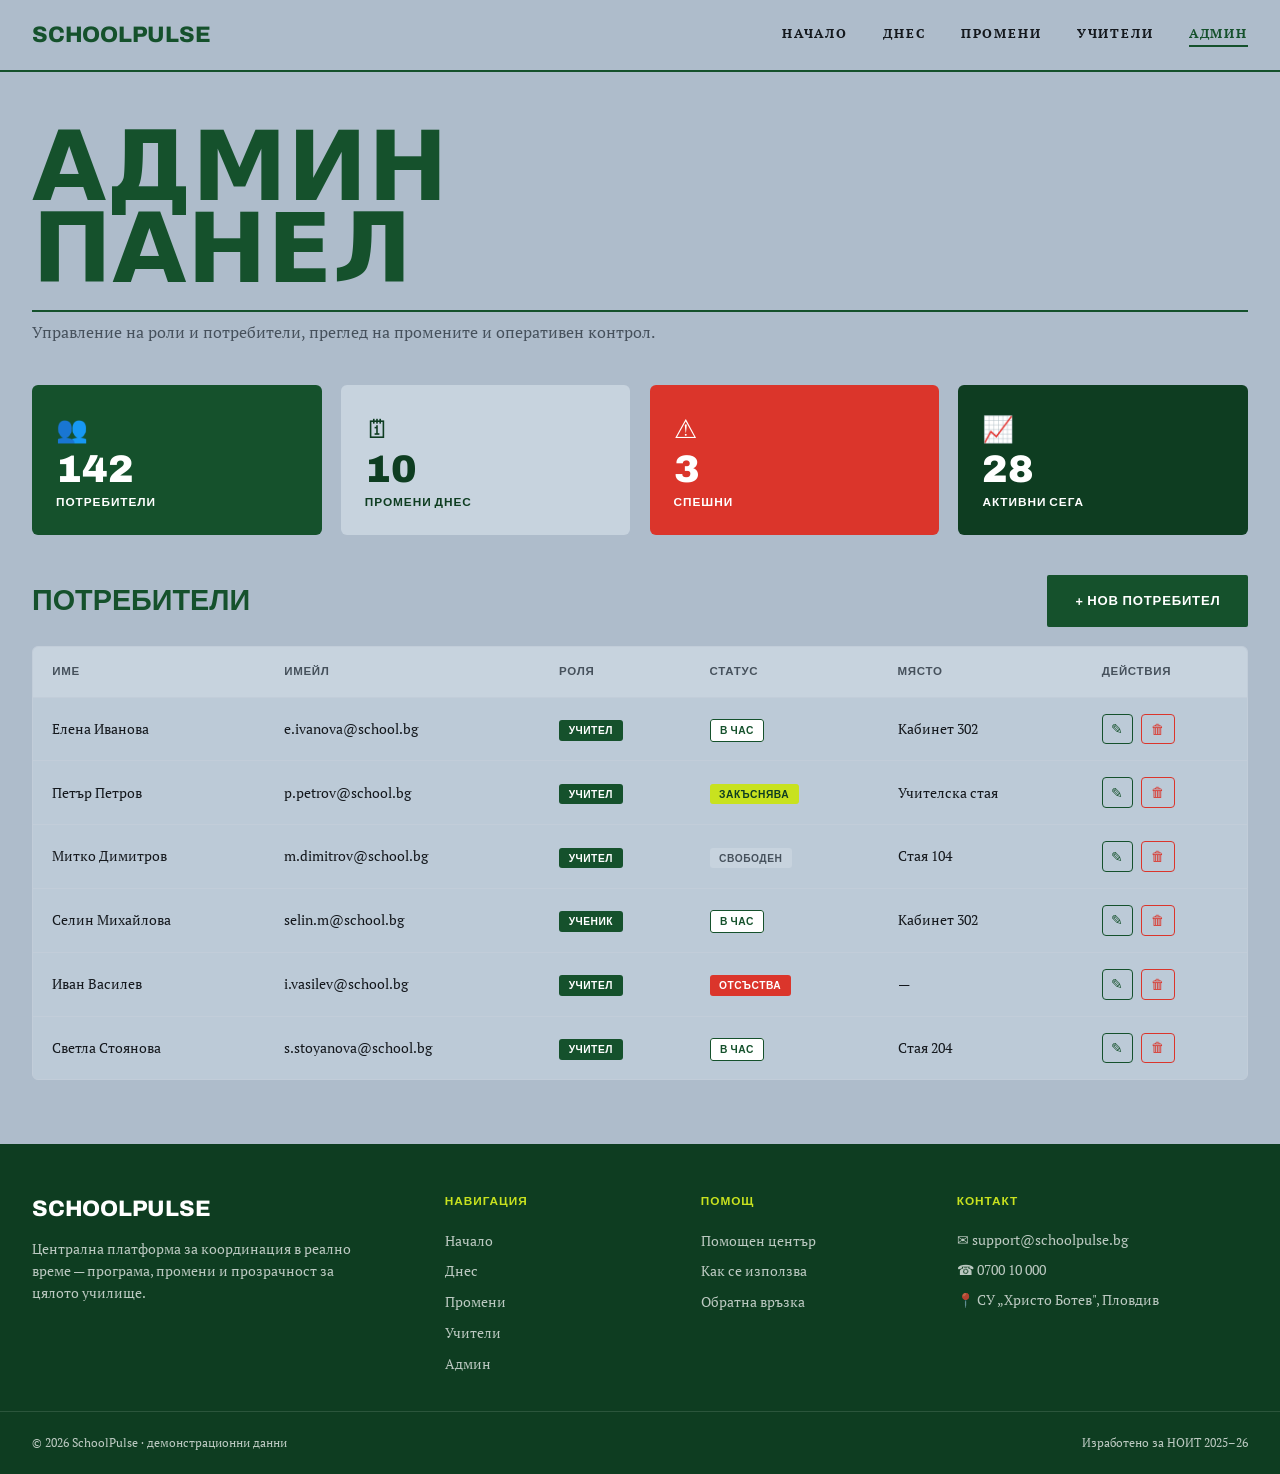
==== commit 8f383431: "v14: unify Днес into desktop editorial theme + pro footer - Convert dnes.html from dark phone mockup" ====
--- a/admin.html
+++ b/admin.html
@@ -112,9 +112,35 @@
   </main>
 
   <footer class="foot">
-    <div class="wrap foot__inner">
-      <span class="foot__brand">SCHOOLPULSE</span>
-      <span class="foot__txt">СУ „Христо Ботев", гр. Пловдив · демонстрационни данни · © 2026</span>
+    <div class="wrap foot__grid">
+      <div>
+        <div class="foot__brand">SCHOOLPULSE</div>
+        <p class="foot__about">Централна платформа за координация в реално време — програма, промени и прозрачност за цялото училище.</p>
+      </div>
+      <div class="foot__col">
+        <h4>Навигация</h4>
+        <a href="index.html">Начало</a>
+        <a href="dnes.html">Днес</a>
+        <a href="updates.html">Промени</a>
+        <a href="directory.html">Учители</a>
+        <a href="admin.html">Админ</a>
+      </div>
+      <div class="foot__col">
+        <h4>Помощ</h4>
+        <a href="#">Помощен център</a>
+        <a href="#">Как се използва</a>
+        <a href="#">Обратна връзка</a>
+      </div>
+      <div class="foot__col">
+        <h4>Контакт</h4>
+        <p>✉ support@schoolpulse.bg</p>
+        <p>☎ 0700 10 000</p>
+        <p>📍 СУ „Христо Ботев", Пловдив</p>
+      </div>
+    </div>
+    <div class="wrap foot__bar">
+      <span>© 2026 SchoolPulse · демонстрационни данни</span>
+      <span>Изработено за НОИТ 2025–26</span>
     </div>
   </footer>
 
--- a/css/style.css
+++ b/css/style.css
@@ -248,10 +248,16 @@
 .tactions { display: flex; gap: 0.5rem; }
 
 /* ===== FOOTER ===== */
-.foot { background: var(--green-2); color: rgba(255,255,255,0.7); padding: 2.5rem 0; }
-.foot__inner { display: flex; justify-content: space-between; align-items: center; flex-wrap: wrap; gap: 1rem; }
-.foot__brand { font-family: "Archivo", sans-serif; font-weight: 800; font-size: 1.2rem; color: #fff; }
-.foot__txt { font-size: 0.82rem; }
+.foot { background: var(--green-2); color: rgba(255,255,255,0.72); padding: 3rem 0 1.4rem; margin-top: 2.5rem; }
+.foot__grid { display: grid; grid-template-columns: 1.7fr 1fr 1fr 1.3fr; gap: 2rem; padding-bottom: 2rem; border-bottom: 1px solid rgba(255,255,255,0.12); }
+.foot__brand { font-family: "Archivo", sans-serif; font-weight: 800; font-size: 1.4rem; color: #fff; letter-spacing: -0.01em; }
+.foot__about { font-size: 0.86rem; margin-top: 0.7rem; max-width: 320px; line-height: 1.6; }
+.foot__col h4 { font-family: "Archivo", sans-serif; font-weight: 800; font-size: 0.74rem; letter-spacing: 0.08em; text-transform: uppercase; color: var(--lime); margin-bottom: 0.9rem; }
+.foot__col a { display: block; color: rgba(255,255,255,0.72); text-decoration: none; font-size: 0.88rem; padding: 0.28rem 0; }
+.foot__col a:hover { color: #fff; }
+.foot__col p { font-size: 0.86rem; padding: 0.28rem 0; }
+.foot__bar { display: flex; justify-content: space-between; align-items: center; flex-wrap: wrap; gap: 0.6rem; padding-top: 1.3rem; font-size: 0.78rem; }
+@media (max-width: 760px) { .foot__grid { grid-template-columns: 1fr 1fr; gap: 1.5rem; } }
 
 /* ===== RESPONSIVE ===== */
 @media (max-width: 900px) {
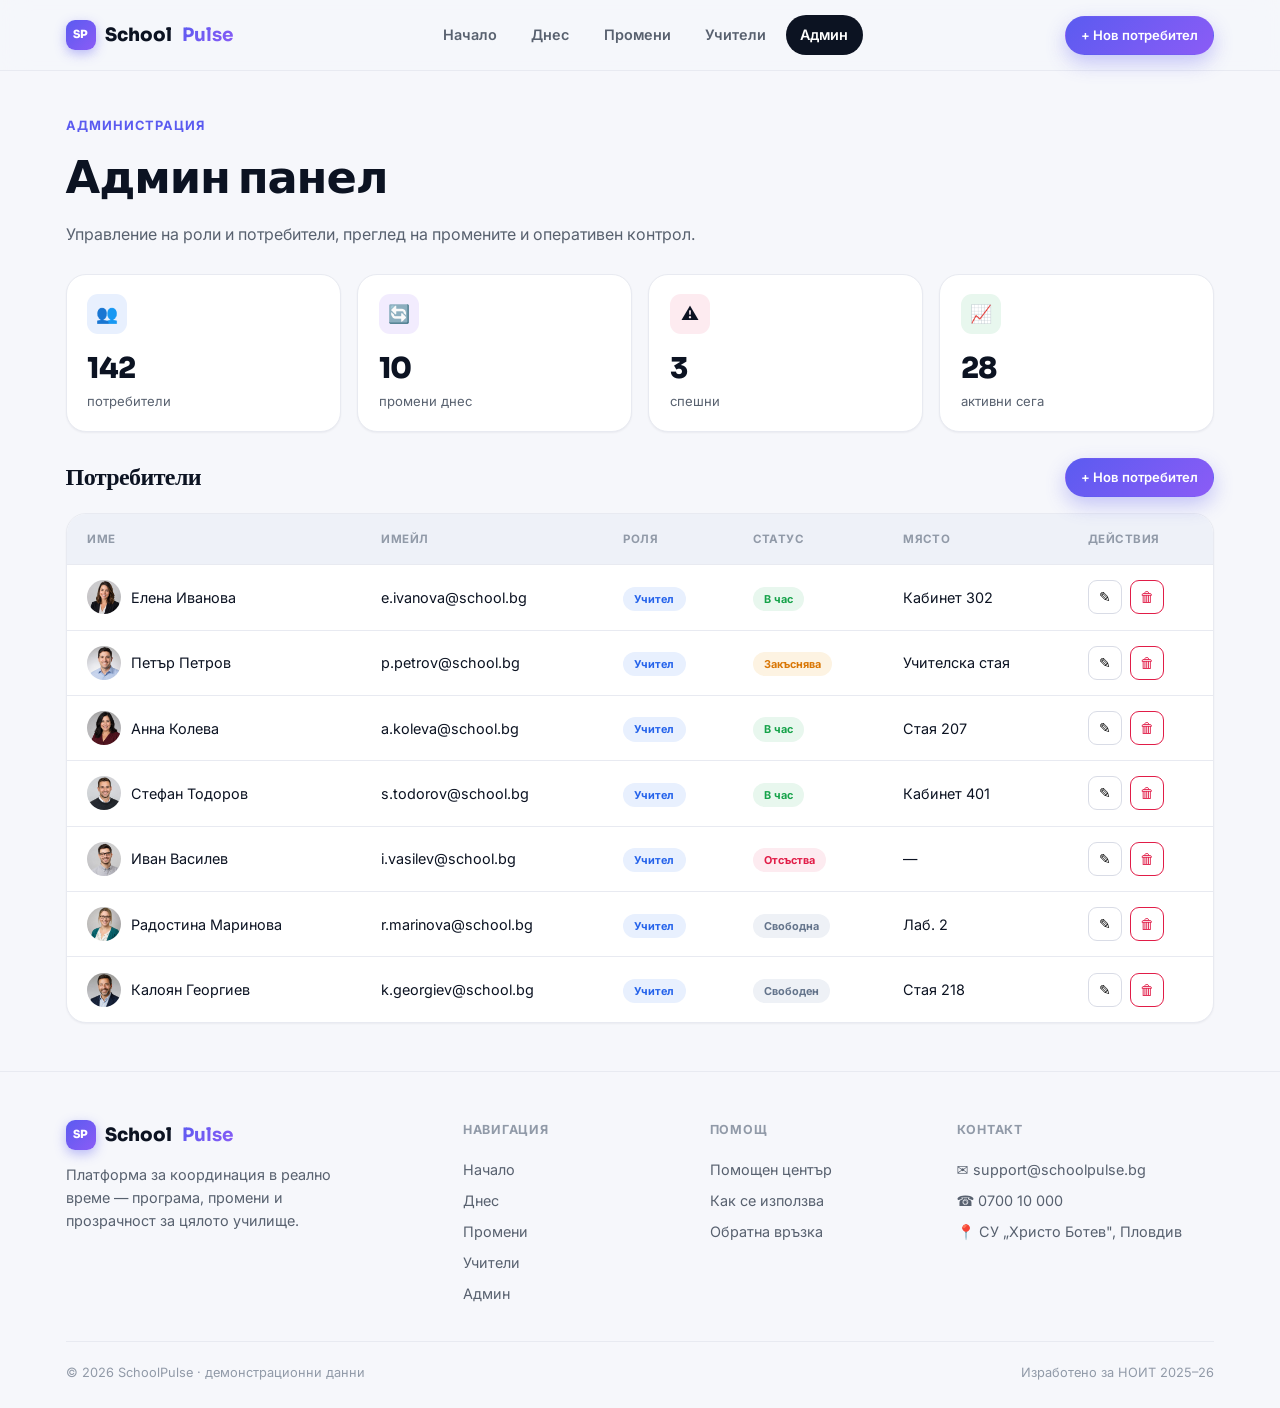
==== commit 3e022d2c: "v16: from-scratch premium redesign Brand-new design system (not the green editorial): - Fonts: Sora " ====
--- a/admin.html
+++ b/admin.html
@@ -3,17 +3,17 @@
 <head>
   <meta charset="UTF-8">
   <meta name="viewport" content="width=device-width, initial-scale=1.0">
-  <title>SchoolPulse — Администрация</title>
+  <title>SchoolPulse — Админ</title>
   <link rel="preconnect" href="https://fonts.googleapis.com">
   <link rel="preconnect" href="https://fonts.gstatic.com" crossorigin>
-  <link href="https://fonts.googleapis.com/css2?family=Archivo:wght@600;700;800;900&family=PT+Serif:wght@400;700&display=swap" rel="stylesheet">
+  <link href="https://fonts.googleapis.com/css2?family=Sora:wght@600;700;800&family=Inter:wght@400;500;600;700&display=swap" rel="stylesheet">
   <link rel="stylesheet" href="css/style.css">
 </head>
 <body>
 
   <header class="nav">
-    <div class="nav__inner">
-      <a href="index.html" class="nav__brand">SCHOOLPULSE</a>
+    <div class="nav__in">
+      <a href="index.html" class="brand"><span class="brand__dot">SP</span> School<b>Pulse</b></a>
       <nav class="nav__links">
         <a href="index.html" class="nav__link">Начало</a>
         <a href="dnes.html" class="nav__link">Днес</a>
@@ -21,89 +21,75 @@
         <a href="directory.html" class="nav__link">Учители</a>
         <a href="admin.html" class="nav__link nav__link--on">Админ</a>
       </nav>
+      <a href="#" class="btn btn--primary btn--sm nav__cta">+ Нов потребител</a>
     </div>
   </header>
 
   <main class="wrap">
 
-    <div class="phead">
-      <div class="phead__row">
-        <h1 class="phead__title d">Админ<br>панел</h1>
-      </div>
-      <p class="phead__sub">Управление на роли и потребители, преглед на промените и оперативен контрол.</p>
+    <div class="ph">
+      <p class="ph__k">администрация</p>
+      <h1 class="ph__t">Админ панел</h1>
+      <p class="ph__s">Управление на роли и потребители, преглед на промените и оперативен контрол.</p>
     </div>
 
-    <section class="astats">
-      <div class="astat astat--green">
-        <span class="astat__ic">👥</span>
-        <div><div class="astat__num d">142</div><div class="astat__lbl">Потребители</div></div>
-      </div>
-      <div class="astat astat--blue">
-        <span class="astat__ic">🗓</span>
-        <div><div class="astat__num d">10</div><div class="astat__lbl">Промени днес</div></div>
-      </div>
-      <div class="astat astat--red">
-        <span class="astat__ic">⚠</span>
-        <div><div class="astat__num d">3</div><div class="astat__lbl">Спешни</div></div>
-      </div>
-      <div class="astat astat--green2">
-        <span class="astat__ic">📈</span>
-        <div><div class="astat__num d">28</div><div class="astat__lbl">Активни сега</div></div>
-      </div>
+    <section class="stats">
+      <div class="stat"><div class="stat__ic ic--blue">👥</div><div class="stat__n">142</div><div class="stat__l">потребители</div></div>
+      <div class="stat"><div class="stat__ic ic--violet">🔄</div><div class="stat__n">10</div><div class="stat__l">промени днес</div></div>
+      <div class="stat"><div class="stat__ic ic--rose">⚠️</div><div class="stat__n">3</div><div class="stat__l">спешни</div></div>
+      <div class="stat"><div class="stat__ic ic--green">📈</div><div class="stat__n">28</div><div class="stat__l">активни сега</div></div>
     </section>
 
-    <div class="amgr__head">
-      <h2 class="amgr__title d">Потребители</h2>
-      <a href="#" class="btn btn--solid">+ Нов потребител</a>
+    <div class="amgr">
+      <h2 class="amgr__t">Потребители</h2>
+      <a href="#" class="btn btn--primary btn--sm">+ Нов потребител</a>
     </div>
 
-    <div class="table-wrap">
+    <div class="tablecard">
       <table>
-        <thead>
-          <tr><th>Име</th><th>Имейл</th><th>Роля</th><th>Статус</th><th>Място</th><th>Действия</th></tr>
-        </thead>
+        <thead><tr><th>Име</th><th>Имейл</th><th>Роля</th><th>Статус</th><th>Място</th><th>Действия</th></tr></thead>
         <tbody>
           <tr>
-            <td>Елена Иванова</td><td>e.ivanova@school.bg</td>
-            <td><span class="pill pill--role">Учител</span></td>
-            <td><span class="pill pill--inclass">В час</span></td>
-            <td>Кабинет 302</td>
-            <td><div class="tactions"><button class="tbtn">✎</button><button class="tbtn tbtn--del">🗑</button></div></td>
+            <td><span class="usercell"><img src="assets/img/tp-1.png" alt="">Елена Иванова</span></td>
+            <td>e.ivanova@school.bg</td><td><span class="pill pill--blue">Учител</span></td>
+            <td><span class="pill pill--green">В час</span></td><td>Кабинет 302</td>
+            <td><div class="tac"><button class="tbtn">✎</button><button class="tbtn tbtn--del">🗑</button></div></td>
           </tr>
           <tr>
-            <td>Петър Петров</td><td>p.petrov@school.bg</td>
-            <td><span class="pill pill--role">Учител</span></td>
-            <td><span class="pill pill--lunch">Закъснява</span></td>
-            <td>Учителска стая</td>
-            <td><div class="tactions"><button class="tbtn">✎</button><button class="tbtn tbtn--del">🗑</button></div></td>
+            <td><span class="usercell"><img src="assets/img/tp-2.png" alt="">Петър Петров</span></td>
+            <td>p.petrov@school.bg</td><td><span class="pill pill--blue">Учител</span></td>
+            <td><span class="pill pill--amber">Закъснява</span></td><td>Учителска стая</td>
+            <td><div class="tac"><button class="tbtn">✎</button><button class="tbtn tbtn--del">🗑</button></div></td>
           </tr>
           <tr>
-            <td>Митко Димитров</td><td>m.dimitrov@school.bg</td>
-            <td><span class="pill pill--role">Учител</span></td>
-            <td><span class="pill pill--library">Свободен</span></td>
-            <td>Стая 104</td>
-            <td><div class="tactions"><button class="tbtn">✎</button><button class="tbtn tbtn--del">🗑</button></div></td>
+            <td><span class="usercell"><img src="assets/img/tp-7.png" alt="">Анна Колева</span></td>
+            <td>a.koleva@school.bg</td><td><span class="pill pill--blue">Учител</span></td>
+            <td><span class="pill pill--green">В час</span></td><td>Стая 207</td>
+            <td><div class="tac"><button class="tbtn">✎</button><button class="tbtn tbtn--del">🗑</button></div></td>
           </tr>
           <tr>
-            <td>Селин Михайлова</td><td>selin.m@school.bg</td>
-            <td><span class="pill pill--role">Ученик</span></td>
-            <td><span class="pill pill--inclass">В час</span></td>
-            <td>Кабинет 302</td>
-            <td><div class="tactions"><button class="tbtn">✎</button><button class="tbtn tbtn--del">🗑</button></div></td>
+            <td><span class="usercell"><img src="assets/img/tp-8.png" alt="">Стефан Тодоров</span></td>
+            <td>s.todorov@school.bg</td><td><span class="pill pill--blue">Учител</span></td>
+            <td><span class="pill pill--green">В час</span></td><td>Кабинет 401</td>
+            <td><div class="tac"><button class="tbtn">✎</button><button class="tbtn tbtn--del">🗑</button></div></td>
           </tr>
           <tr>
-            <td>Иван Василев</td><td>i.vasilev@school.bg</td>
-            <td><span class="pill pill--role">Учител</span></td>
-            <td><span class="pill pill--absent">Отсъства</span></td>
-            <td>—</td>
-            <td><div class="tactions"><button class="tbtn">✎</button><button class="tbtn tbtn--del">🗑</button></div></td>
+            <td><span class="usercell"><img src="assets/img/tp-5.png" alt="">Иван Василев</span></td>
+            <td>i.vasilev@school.bg</td><td><span class="pill pill--blue">Учител</span></td>
+            <td><span class="pill pill--rose">Отсъства</span></td><td>—</td>
+            <td><div class="tac"><button class="tbtn">✎</button><button class="tbtn tbtn--del">🗑</button></div></td>
           </tr>
           <tr>
-            <td>Светла Стоянова</td><td>s.stoyanova@school.bg</td>
-            <td><span class="pill pill--role">Учител</span></td>
-            <td><span class="pill pill--inclass">В час</span></td>
-            <td>Стая 204</td>
-            <td><div class="tactions"><button class="tbtn">✎</button><button class="tbtn tbtn--del">🗑</button></div></td>
+            <td><span class="usercell"><img src="assets/img/tp-9.png" alt="">Радостина Маринова</span></td>
+            <td>r.marinova@school.bg</td><td><span class="pill pill--blue">Учител</span></td>
+            <td><span class="pill pill--slate">Свободна</span></td><td>Лаб. 2</td>
+            <td><div class="tac"><button class="tbtn">✎</button><button class="tbtn tbtn--del">🗑</button></div></td>
+          </tr>
+          <tr>
+            <td><span class="usercell"><img src="assets/img/tp-10.png" alt="">Калоян Георгиев</span></td>
+            <td>k.georgiev@school.bg</td><td><span class="pill pill--blue">Учител</span></td>
+            <td><span class="pill pill--slate">Свободен</span></td><td>Стая 218</td>
+            <td><div class="tac"><button class="tbtn">✎</button><button class="tbtn tbtn--del">🗑</button></div></td>
           </tr>
         </tbody>
       </table>
@@ -112,35 +98,17 @@
   </main>
 
   <footer class="foot">
-    <div class="wrap foot__grid">
-      <div>
-        <div class="foot__brand">SCHOOLPULSE</div>
-        <p class="foot__about">Централна платформа за координация в реално време — програма, промени и прозрачност за цялото училище.</p>
+    <div class="wrap">
+      <div class="foot__grid">
+        <div>
+          <a href="index.html" class="brand"><span class="brand__dot">SP</span> School<b>Pulse</b></a>
+          <p class="foot__about">Платформа за координация в реално време — програма, промени и прозрачност за цялото училище.</p>
+        </div>
+        <div class="foot__col"><h4>Навигация</h4><a href="index.html">Начало</a><a href="dnes.html">Днес</a><a href="updates.html">Промени</a><a href="directory.html">Учители</a><a href="admin.html">Админ</a></div>
+        <div class="foot__col"><h4>Помощ</h4><a href="#">Помощен център</a><a href="#">Как се използва</a><a href="#">Обратна връзка</a></div>
+        <div class="foot__col"><h4>Контакт</h4><p>✉ support@schoolpulse.bg</p><p>☎ 0700 10 000</p><p>📍 СУ „Христо Ботев", Пловдив</p></div>
       </div>
-      <div class="foot__col">
-        <h4>Навигация</h4>
-        <a href="index.html">Начало</a>
-        <a href="dnes.html">Днес</a>
-        <a href="updates.html">Промени</a>
-        <a href="directory.html">Учители</a>
-        <a href="admin.html">Админ</a>
-      </div>
-      <div class="foot__col">
-        <h4>Помощ</h4>
-        <a href="#">Помощен център</a>
-        <a href="#">Как се използва</a>
-        <a href="#">Обратна връзка</a>
-      </div>
-      <div class="foot__col">
-        <h4>Контакт</h4>
-        <p>✉ support@schoolpulse.bg</p>
-        <p>☎ 0700 10 000</p>
-        <p>📍 СУ „Христо Ботев", Пловдив</p>
-      </div>
-    </div>
-    <div class="wrap foot__bar">
-      <span>© 2026 SchoolPulse · демонстрационни данни</span>
-      <span>Изработено за НОИТ 2025–26</span>
+      <div class="foot__bar"><span>© 2026 SchoolPulse · демонстрационни данни</span><span>Изработено за НОИТ 2025–26</span></div>
     </div>
   </footer>
 
--- a/css/style.css
+++ b/css/style.css
@@ -1,353 +1,301 @@
-/* SchoolPulse v10 — editorial enterprise multi-page */
+/* SchoolPulse v16 — premium product design system */
 
 :root {
-  --green: #15512c;
-  --green-2: #0e3d21;
-  --green-3: #1c6638;
-  --bg: #aebccb;
-  --bg-2: #bccad7;
-  --bg-3: #c7d3de;
-  --lime: #c8e21f;
-  --red: #db352b;
-  --red-soft: #e7574e;
-  --ink: #14181d;
-  --ink-soft: #46515c;
-  --white: #ffffff;
-  --line: #93a5b8;
-  --line-soft: #c2cdd9;
-
-  --maxw: 1280px;
+  --bg: #f6f7fb;
+  --bg-tint: #eef1f8;
+  --surface: #ffffff;
+  --ink: #0c1322;
+  --muted: #58616f;
+  --faint: #919aa8;
+  --line: #e8eaf1;
+  --line-strong: #d9dce6;
+
+  --brand: #5b5bf0;
+  --brand-2: #8b5cf6;
+  --brand-ink: #4338ca;
+  --brand-soft: #eef0fe;
+
+  --green: #16a34a;  --green-bg: #e8f7ee;
+  --blue: #2563eb;   --blue-bg: #e8f0fe;
+  --amber: #d97706;  --amber-bg: #fdf3e2;
+  --violet: #7c3aed; --violet-bg: #f2ecfe;
+  --rose: #e11d48;   --rose-bg: #fdebf0;
+  --slate: #64748b;  --slate-bg: #eef1f6;
+
+  --sh-sm: 0 1px 2px rgba(12,19,34,0.05);
+  --sh: 0 6px 24px rgba(12,19,34,0.07);
+  --sh-lg: 0 20px 50px rgba(91,91,240,0.18);
+
+  --r: 20px;
+  --r-md: 14px;
+  --r-sm: 10px;
+  --maxw: 1200px;
+  --nav-h: 70px;
 }
 
 * { box-sizing: border-box; margin: 0; padding: 0; }
+html { scroll-behavior: smooth; }
 
 body {
-  font-family: "PT Serif", Georgia, serif;
+  font-family: "Inter", system-ui, sans-serif;
   background: var(--bg);
   color: var(--ink);
-  line-height: 1.55;
+  line-height: 1.6;
   -webkit-font-smoothing: antialiased;
 }
 
-.d { font-family: "Archivo", system-ui, sans-serif; }
-
-a { color: inherit; }
-
-img { max-width: 100%; display: block; }
-
-.wrap { max-width: var(--maxw); margin: 0 auto; padding: 0 2rem; }
+h1, h2, h3, .dsp { font-family: "Sora", system-ui, sans-serif; letter-spacing: -0.025em; }
+
+a { color: inherit; text-decoration: none; }
+img { display: block; max-width: 100%; }
+
+a:focus-visible, button:focus-visible, input:focus-visible {
+  outline: 3px solid var(--brand); outline-offset: 2px; border-radius: 4px;
+}
+
+.wrap { max-width: var(--maxw); margin: 0 auto; padding: 0 1.6rem; }
+.section { padding: 3.5rem 0; }
 
 /* ===== NAV ===== */
 .nav {
-  position: sticky; top: 0; z-index: 50;
-  background: var(--bg);
-  border-bottom: 2px solid var(--green);
-}
-.nav__inner {
-  max-width: var(--maxw); margin: 0 auto;
-  padding: 1.1rem 2rem;
-  display: flex; align-items: center; justify-content: space-between;
-}
-.nav__brand {
-  font-family: "Archivo", sans-serif; font-weight: 800;
-  font-size: 1.4rem; letter-spacing: -0.01em; color: var(--green);
-  text-decoration: none;
-}
-.nav__links { display: flex; gap: 2.2rem; }
-.nav__link {
-  text-decoration: none; color: var(--ink);
-  font-size: 0.82rem; font-weight: 700; letter-spacing: 0.14em;
-  text-transform: uppercase; padding-bottom: 2px;
-}
-.nav__link:hover { color: var(--green); }
-.nav__link--on { color: var(--green); border-bottom: 2px solid var(--green); }
-.nav__burger { display: none; background: none; border: none; font-size: 1.4rem; cursor: pointer; color: var(--green); }
-
-/* ===== LIVE TICKER ===== */
-.ticker { background: var(--green-2); color: #fff; border-bottom: 2px solid var(--lime); overflow: hidden; }
-.ticker__row { max-width: var(--maxw); margin: 0 auto; padding: 0.55rem 2rem; display: flex; align-items: center; gap: 1.4rem; }
-.ticker__label {
-  flex-shrink: 0; font-family: "Archivo", sans-serif; font-weight: 800;
-  font-size: 0.72rem; letter-spacing: 0.1em; text-transform: uppercase; color: var(--lime);
-  display: flex; align-items: center; gap: 0.45rem;
-}
-.ticker__label::before { content: ""; width: 8px; height: 8px; border-radius: 50%; background: var(--lime); animation: blink 1.6s infinite; }
-.ticker__mask { flex: 1; overflow: hidden; }
-.ticker__track { display: inline-flex; gap: 3rem; white-space: nowrap; animation: ticker 26s linear infinite; }
-.ticker__track span { font-size: 0.84rem; }
-.ticker__track b { color: var(--lime); font-weight: 700; }
-@keyframes ticker { from { transform: translateX(0); } to { transform: translateX(-50%); } }
-@keyframes blink { 50% { opacity: 0.3; } }
-
-/* ===== HERO (home) ===== */
-.hero {
-  position: relative; overflow: hidden;
-  min-height: calc(100vh - 122px);
-  display: flex; align-items: center;
-  padding: 2.5rem 0 3rem;
-}
-.hero__stairs {
-  position: absolute; inset: 0; z-index: 0;
-  pointer-events: none; opacity: 0.5;
-}
-.hero__inner { position: relative; z-index: 2; width: 100%; }
-.hero__top {
-  display: flex; align-items: flex-start; justify-content: space-between;
-  gap: 1.5rem; margin-bottom: 1.6rem;
-}
-.hero__corner {
-  font-size: 0.72rem; font-weight: 700; letter-spacing: 0.14em;
-  text-transform: uppercase; color: var(--green-2);
-  border-top: 2px solid var(--green); border-left: 2px solid var(--green);
-  padding: 0.5rem 0 0 0.5rem; flex-shrink: 0;
-}
-.hero__place {
-  text-align: right; flex-shrink: 0;
-  font-size: 0.72rem; font-weight: 700; letter-spacing: 0.12em;
-  text-transform: uppercase; color: var(--green-2); line-height: 1.7;
-}
-.hero__title { font-weight: 900; line-height: 0.84; letter-spacing: -0.02em; }
-.hero__title span { display: block; font-size: clamp(2.4rem, 8.4vw, 7rem); text-transform: uppercase; }
-.hero__title .l1 { color: var(--green); }
-.hero__title .l2 { color: var(--green); }
-.hero__title .l3 { color: var(--ink); }
-.hero__tagline {
-  font-family: "Archivo", sans-serif; font-weight: 700;
-  font-size: 1rem; letter-spacing: 0.02em; color: var(--green-2); margin-top: 1.4rem;
-}
-.hero__cta { display: flex; gap: 1rem; margin-top: 1.6rem; flex-wrap: wrap; }
-
-/* buttons */
-.btn {
-  font-family: "Archivo", sans-serif; font-weight: 700;
-  font-size: 0.82rem; letter-spacing: 0.06em; text-transform: uppercase;
-  padding: 0.85rem 1.6rem; border-radius: 2px; cursor: pointer;
-  text-decoration: none; display: inline-flex; align-items: center; gap: 0.5rem;
-  border: 2px solid var(--green);
-}
-.btn--solid { background: var(--green); color: #fff; }
-.btn--solid:hover { background: var(--green-2); }
-.btn--ghost { background: transparent; color: var(--green); }
-.btn--ghost:hover { background: var(--green); color: #fff; }
-.btn--red { background: var(--red); border-color: var(--red); color: #fff; }
-
-/* ===== SECTION: capabilities (dark green) ===== */
-.caps { background: var(--green); color: #fff; padding: 5rem 0; }
-.caps__grid { display: grid; grid-template-columns: 1fr 1.1fr; gap: 3rem; align-items: start; }
-.caps__title { font-weight: 900; font-size: clamp(2.8rem, 6vw, 5rem); line-height: 0.9; color: var(--lime); text-transform: uppercase; }
-.caps__list { display: flex; flex-direction: column; gap: 2rem; }
-.cap {
-  display: grid; grid-template-columns: auto 1fr; gap: 1.2rem; align-items: start;
-  padding-bottom: 2rem; border-bottom: 1px solid rgba(255,255,255,0.18);
-}
-.cap:last-child { border-bottom: none; }
-.cap__num { font-family: "Archivo", sans-serif; font-weight: 900; font-size: 1.6rem; color: rgba(200,226,31,0.5); }
-.cap__name { font-family: "Archivo", sans-serif; font-weight: 800; font-size: 1.35rem; text-transform: uppercase; letter-spacing: 0.02em; }
-.cap__desc { font-size: 0.96rem; opacity: 0.86; margin-top: 0.4rem; }
-
-/* ===== OPS band ===== */
-.ops { position: relative; height: 60vh; min-height: 420px; overflow: hidden; display: grid; place-items: center; }
-.ops__img { position: absolute; inset: 0; width: 100%; height: 100%; object-fit: cover; }
-.ops::after { content: ""; position: absolute; inset: 0; background: linear-gradient(120deg, rgba(21,81,44,0.86), rgba(14,61,33,0.72)); }
-.ops__title { position: relative; z-index: 2; font-weight: 900; font-size: clamp(2.5rem, 8vw, 6.5rem); color: var(--lime); text-transform: uppercase; text-align: center; line-height: 0.9; letter-spacing: -0.02em; }
-
-/* ===== PAGE HEADER (inner pages) ===== */
-.phead { padding: 3.5rem 0 1.5rem; }
-.phead__row { display: flex; align-items: flex-end; justify-content: space-between; gap: 1rem; border-bottom: 2px solid var(--green); padding-bottom: 1.2rem; }
-.phead__title { font-weight: 900; font-size: clamp(2.8rem, 8vw, 6rem); color: var(--green); text-transform: uppercase; line-height: 0.85; }
-.phead__link { font-family: "Archivo", sans-serif; font-weight: 700; font-size: 0.8rem; letter-spacing: 0.08em; text-transform: uppercase; color: var(--ink); text-decoration: none; white-space: nowrap; }
-.phead__link:hover { color: var(--green); }
-.phead__sub { color: var(--ink-soft); font-size: 1rem; margin-top: 0.5rem; }
-
-/* ===== FILTER BAR ===== */
-.filters { display: flex; align-items: center; gap: 1rem; padding: 1.5rem 0; flex-wrap: wrap; }
-.filters__spacer { flex: 1; }
-.select {
-  display: flex; align-items: center; gap: 0.5rem;
-  background: var(--white); border: 1.5px solid var(--line);
-  border-radius: 4px; padding: 0.55rem 0.9rem;
-  font-family: inherit; font-size: 0.86rem; color: var(--ink); cursor: pointer;
-}
-.select select { border: none; background: none; font: inherit; outline: none; cursor: pointer; }
-
-/* ===== UPDATE CARDS ===== */
-.cards { display: grid; grid-template-columns: repeat(3, 1fr); gap: 1.2rem; padding-bottom: 4rem; }
-.ucard {
-  background: var(--bg-2); border: 1px solid var(--line-soft);
-  border-radius: 6px; padding: 1.3rem; position: relative;
-  display: flex; flex-direction: column; gap: 0.65rem;
-}
-.ucard--urgent { background: var(--red); border-color: var(--red); color: #fff; }
-.ucard__tags { display: flex; gap: 0.5rem; align-items: center; }
-.tag {
-  font-family: "Archivo", sans-serif; font-size: 0.62rem; font-weight: 800;
-  letter-spacing: 0.06em; text-transform: uppercase;
-  padding: 0.25rem 0.55rem; border-radius: 3px;
-}
-.tag--green { background: var(--green); color: #fff; }
-.tag--urgent { background: #fff; color: var(--red); }
-.ucard__alert { margin-left: auto; }
-.ucard__title { font-family: "Archivo", sans-serif; font-weight: 800; font-size: 1.1rem; line-height: 1.15; text-transform: uppercase; }
-.ucard__body { font-size: 0.9rem; }
-.ucard--urgent .ucard__body { opacity: 0.95; }
-.ucard__loc { font-family: "Archivo", sans-serif; font-size: 0.82rem; font-weight: 700; display: flex; align-items: center; gap: 0.4rem; }
-.ucard__foot { margin-top: auto; padding-top: 0.6rem; font-size: 0.74rem; display: flex; flex-wrap: wrap; gap: 0.4rem 1rem; opacity: 0.85; }
-.ucard__by { font-size: 0.74rem; opacity: 0.8; }
-
-/* ===== TIMELINE (live) ===== */
-.tl { border-top: 1px solid var(--line); }
-.tl__item { display: grid; grid-template-columns: 130px 1fr auto; gap: 1.5rem; padding: 1.8rem 0; border-bottom: 1px solid var(--line); position: relative; }
-.tl__item--urgent { border-left: 4px solid var(--red); padding-left: 1.5rem; margin-left: -1.5rem; }
-.tl__tag { font-family: "Archivo", sans-serif; font-weight: 800; font-size: 0.66rem; letter-spacing: 0.05em; text-transform: uppercase; background: var(--red); color: #fff; padding: 0.3rem 0.6rem; border-radius: 3px; align-self: start; }
-.tl__title { font-family: "Archivo", sans-serif; font-weight: 800; font-size: 1.3rem; text-transform: uppercase; }
-.tl__desc { font-size: 0.95rem; color: var(--ink-soft); margin-top: 0.35rem; }
-.tl__meta { display: flex; gap: 1.5rem; margin-top: 0.7rem; font-family: "Archivo", sans-serif; font-size: 0.78rem; font-weight: 700; }
-.tl__time { font-family: "Archivo", sans-serif; font-weight: 800; color: var(--ink-soft); }
-
-/* ===== DIRECTORY ===== */
-.dgrid { display: grid; grid-template-columns: repeat(3, 1fr); gap: 1.5rem; padding-bottom: 4rem; }
-.person { background: var(--bg-2); border: 1px solid var(--line-soft); border-radius: 6px; overflow: hidden; }
-.person__photo { width: 100%; aspect-ratio: 1/1; object-fit: cover; }
-.person__body { padding: 1.1rem 1.2rem 1.3rem; }
-.person__name { font-family: "Archivo", sans-serif; font-weight: 800; font-size: 1.2rem; text-transform: uppercase; }
-.person__pills { display: flex; gap: 0.5rem; margin: 0.6rem 0 0.9rem; }
-.pill { font-family: "Archivo", sans-serif; font-size: 0.64rem; font-weight: 800; letter-spacing: 0.05em; text-transform: uppercase; padding: 0.3rem 0.6rem; border-radius: 3px; }
-.pill--role { background: var(--green); color: #fff; }
-.pill--inclass { background: #fff; color: var(--green); border: 1px solid var(--green); }
-.pill--library { background: var(--bg-3); color: var(--ink-soft); }
-.pill--lunch { background: var(--lime); color: var(--green-2); }
-.pill--absent { background: var(--red); color: #fff; }
-.person__row { display: flex; align-items: center; gap: 0.55rem; font-size: 0.86rem; color: var(--ink-soft); margin-top: 0.35rem; }
-.person__row span { width: 16px; }
+  position: sticky; top: 0; z-index: 60;
+  background: rgba(246,247,251,0.8);
+  backdrop-filter: saturate(180%) blur(14px);
+  border-bottom: 1px solid var(--line);
+}
+.nav__in { max-width: var(--maxw); margin: 0 auto; height: var(--nav-h); padding: 0 1.6rem; display: flex; align-items: center; justify-content: space-between; gap: 1rem; }
+.brand { display: flex; align-items: center; gap: 0.6rem; font-family: "Sora"; font-weight: 800; font-size: 1.15rem; }
+.brand__dot { width: 30px; height: 30px; border-radius: 9px; background: linear-gradient(135deg, var(--brand), var(--brand-2)); box-shadow: 0 4px 12px rgba(91,91,240,0.4); display: grid; place-items: center; color: #fff; font-size: 0.7rem; }
+.brand b { background: linear-gradient(135deg, var(--brand), var(--brand-2)); -webkit-background-clip: text; background-clip: text; -webkit-text-fill-color: transparent; }
+.nav__links { display: flex; align-items: center; gap: 0.35rem; }
+.nav__link { padding: 0.5rem 0.9rem; border-radius: 999px; font-size: 0.9rem; font-weight: 600; color: var(--muted); }
+.nav__link:hover { background: var(--bg-tint); color: var(--ink); }
+.nav__link--on { background: var(--ink); color: #fff; }
+.nav__cta { margin-left: 0.4rem; }
+
+/* ===== BUTTONS ===== */
+.btn { display: inline-flex; align-items: center; gap: 0.5rem; font-family: "Inter"; font-weight: 600; font-size: 0.9rem; padding: 0.7rem 1.3rem; border-radius: 999px; cursor: pointer; border: 1px solid transparent; transition: transform 0.14s, box-shadow 0.14s, background 0.14s; }
+.btn:hover { transform: translateY(-1px); }
+.btn--primary { background: linear-gradient(135deg, var(--brand), var(--brand-2)); color: #fff; box-shadow: 0 8px 20px rgba(91,91,240,0.32); }
+.btn--ghost { background: var(--surface); color: var(--ink); border-color: var(--line-strong); }
+.btn--ghost:hover { background: var(--bg-tint); }
+.btn--sm { padding: 0.5rem 0.95rem; font-size: 0.82rem; }
+
+/* ===== HERO ===== */
+.hero { position: relative; overflow: hidden; padding: 4.5rem 0 4rem; }
+.hero__blob { position: absolute; border-radius: 50%; filter: blur(70px); opacity: 0.5; z-index: 0; }
+.hero__blob--1 { width: 460px; height: 460px; background: #c7c7fb; top: -160px; right: -120px; }
+.hero__blob--2 { width: 380px; height: 380px; background: #e3d4fb; bottom: -160px; left: -120px; }
+.hero__in { position: relative; z-index: 1; display: grid; grid-template-columns: 1.05fr 0.95fr; gap: 3rem; align-items: center; }
+.eyebrow { display: inline-flex; align-items: center; gap: 0.5rem; background: var(--surface); border: 1px solid var(--line-strong); border-radius: 999px; padding: 0.4rem 0.9rem; font-size: 0.78rem; font-weight: 600; color: var(--muted); box-shadow: var(--sh-sm); }
+.eyebrow .pulse { width: 8px; height: 8px; border-radius: 50%; background: var(--green); box-shadow: 0 0 0 4px var(--green-bg); animation: pulse 2s infinite; }
+@keyframes pulse { 50% { opacity: 0.4; } }
+.hero__title { font-size: clamp(2.4rem, 5vw, 3.7rem); font-weight: 800; line-height: 1.04; margin-top: 1.2rem; }
+.hero__title em { font-style: normal; background: linear-gradient(135deg, var(--brand), var(--brand-2)); -webkit-background-clip: text; background-clip: text; -webkit-text-fill-color: transparent; }
+.hero__sub { font-size: 1.08rem; color: var(--muted); margin-top: 1.2rem; max-width: 480px; }
+.hero__cta { display: flex; gap: 0.8rem; margin-top: 1.8rem; flex-wrap: wrap; }
+.hero__meta { display: flex; gap: 1.8rem; margin-top: 2.2rem; }
+.hero__metric { font-family: "Sora"; font-weight: 800; font-size: 1.5rem; }
+.hero__metric span { display: block; font-family: "Inter"; font-weight: 500; font-size: 0.78rem; color: var(--faint); margin-top: 0.1rem; }
+
+/* hero preview card */
+.preview { background: var(--surface); border: 1px solid var(--line); border-radius: var(--r); box-shadow: var(--sh-lg); padding: 1.2rem; }
+.preview__bar { display: flex; align-items: center; justify-content: space-between; padding-bottom: 0.9rem; border-bottom: 1px solid var(--line); }
+.preview__live { font-size: 0.72rem; font-weight: 700; color: var(--green); display: flex; align-items: center; gap: 0.4rem; }
+.preview__now { background: linear-gradient(135deg, var(--brand), var(--brand-2)); color: #fff; border-radius: var(--r-md); padding: 1.1rem; margin-top: 0.9rem; }
+.preview__tag { font-size: 0.7rem; font-weight: 700; opacity: 0.9; }
+.preview__subj { font-family: "Sora"; font-weight: 800; font-size: 1.3rem; margin-top: 0.3rem; }
+.preview__meta { font-size: 0.8rem; opacity: 0.9; margin-top: 0.2rem; }
+.preview__bar2 { height: 6px; background: rgba(255,255,255,0.3); border-radius: 999px; margin-top: 0.8rem; overflow: hidden; }
+.preview__bar2 i { display: block; height: 100%; width: 58%; background: #fff; border-radius: 999px; }
+.preview__rows { margin-top: 0.9rem; display: flex; flex-direction: column; gap: 0.5rem; }
+.prow { display: flex; align-items: center; gap: 0.6rem; padding: 0.55rem 0.65rem; border-radius: var(--r-sm); background: var(--bg); font-size: 0.82rem; }
+.prow b { font-weight: 600; }
+.prow time { color: var(--faint); font-variant-numeric: tabular-nums; width: 42px; }
+.prow .mini { margin-left: auto; font-size: 0.66rem; font-weight: 700; padding: 0.18rem 0.5rem; border-radius: 999px; }
+.mini--violet { background: var(--violet-bg); color: var(--violet); }
+.mini--amber { background: var(--amber-bg); color: var(--amber); }
+.mini--rose { background: var(--rose-bg); color: var(--rose); }
+
+/* ===== SECTION HEADINGS ===== */
+.shead { text-align: center; max-width: 640px; margin: 0 auto 2.5rem; }
+.shead__k { font-size: 0.8rem; font-weight: 700; letter-spacing: 0.08em; text-transform: uppercase; color: var(--brand); }
+.shead__t { font-size: clamp(1.8rem, 3vw, 2.4rem); font-weight: 800; margin-top: 0.5rem; }
+.shead__s { color: var(--muted); margin-top: 0.7rem; }
+
+/* ===== FEATURE CARDS ===== */
+.features { display: grid; grid-template-columns: repeat(3, 1fr); gap: 1.2rem; }
+.feature { background: var(--surface); border: 1px solid var(--line); border-radius: var(--r); padding: 1.6rem; box-shadow: var(--sh-sm); transition: transform 0.16s, box-shadow 0.16s; }
+.feature:hover { transform: translateY(-4px); box-shadow: var(--sh); }
+.feature__ic { width: 48px; height: 48px; border-radius: 14px; display: grid; place-items: center; font-size: 1.3rem; background: var(--brand-soft); }
+.feature__t { font-family: "Sora"; font-weight: 700; font-size: 1.2rem; margin-top: 1rem; }
+.feature__d { color: var(--muted); margin-top: 0.5rem; font-size: 0.94rem; }
+
+/* ===== PAGE HEADER (inner) ===== */
+.ph { padding: 2.8rem 0 1.6rem; }
+.ph__k { font-size: 0.8rem; font-weight: 700; letter-spacing: 0.08em; text-transform: uppercase; color: var(--brand); }
+.ph__t { font-size: clamp(2rem, 4vw, 2.8rem); font-weight: 800; margin-top: 0.4rem; }
+.ph__s { color: var(--muted); margin-top: 0.5rem; }
+.ph__row { display: flex; align-items: flex-end; justify-content: space-between; gap: 1rem; flex-wrap: wrap; }
+
+/* ===== CARD / GRID ===== */
+.grid2 { display: grid; grid-template-columns: 1.5fr 1fr; gap: 1.4rem; align-items: start; }
+.col { display: flex; flex-direction: column; gap: 1.4rem; }
+.card { background: var(--surface); border: 1px solid var(--line); border-radius: var(--r); box-shadow: var(--sh-sm); overflow: hidden; }
+.card__h { display: flex; align-items: center; justify-content: space-between; padding: 1.1rem 1.3rem; border-bottom: 1px solid var(--line); }
+.card__t { font-family: "Sora"; font-weight: 700; font-size: 1.05rem; }
+.card__m { font-size: 0.78rem; color: var(--faint); font-weight: 600; }
+.card__link { display: block; padding: 0.9rem 1.3rem; font-weight: 600; font-size: 0.86rem; color: var(--brand); border-top: 1px solid var(--line); }
+.card__link:hover { background: var(--brand-soft); }
+
+/* ===== STATS ===== */
+.stats { display: grid; grid-template-columns: repeat(4, 1fr); gap: 1rem; }
+.stat { background: var(--surface); border: 1px solid var(--line); border-radius: var(--r); padding: 1.2rem 1.3rem; box-shadow: var(--sh-sm); }
+.stat__ic { width: 40px; height: 40px; border-radius: 11px; display: grid; place-items: center; font-size: 1.1rem; }
+.stat__n { font-family: "Sora"; font-weight: 800; font-size: 1.8rem; margin-top: 0.7rem; letter-spacing: -0.03em; }
+.stat__l { font-size: 0.82rem; color: var(--muted); }
+.ic--blue { background: var(--blue-bg); } .ic--violet { background: var(--violet-bg); } .ic--rose { background: var(--rose-bg); } .ic--green { background: var(--green-bg); }
+
+/* ===== NOW HERO (dnes) ===== */
+.now { position: relative; overflow: hidden; background: linear-gradient(135deg, #5b5bf0 0%, #7c5cf0 55%, #9b5cf0 100%); color: #fff; border-radius: var(--r); padding: 1.7rem 1.9rem; box-shadow: var(--sh-lg); }
+.now::after { content: ""; position: absolute; width: 280px; height: 280px; border-radius: 50%; background: rgba(255,255,255,0.12); top: -120px; right: -60px; }
+.now__top { position: relative; display: flex; align-items: center; justify-content: space-between; }
+.now__tag { font-size: 0.74rem; font-weight: 700; background: rgba(255,255,255,0.18); padding: 0.3rem 0.75rem; border-radius: 999px; }
+.now__timer { font-family: "Sora"; font-weight: 800; font-size: 2rem; }
+.now__subj { font-family: "Sora"; font-weight: 800; font-size: 2.1rem; margin-top: 0.9rem; }
+.now__topic { opacity: 0.94; margin-top: 0.25rem; }
+.now__meta { font-size: 0.86rem; opacity: 0.82; margin-top: 0.5rem; }
+.now__bar { height: 8px; background: rgba(255,255,255,0.26); border-radius: 999px; margin-top: 1.1rem; overflow: hidden; }
+.now__bar i { display: block; height: 100%; background: #fff; border-radius: 999px; transition: width 1s linear; }
+.now__left { font-size: 0.84rem; opacity: 0.92; margin-top: 0.55rem; }
+
+/* ===== NEXT ===== */
+.next { padding: 1.2rem 1.3rem; }
+.next__k { font-size: 0.74rem; font-weight: 700; letter-spacing: 0.05em; text-transform: uppercase; color: var(--faint); }
+.next__row { display: flex; align-items: center; justify-content: space-between; gap: 0.75rem; margin-top: 0.6rem; }
+.next__s { font-family: "Sora"; font-weight: 700; font-size: 1.05rem; }
+.next__m { font-size: 0.82rem; color: var(--muted); margin-top: 0.1rem; }
+
+/* ===== SCHEDULE ===== */
+.sched { display: flex; flex-direction: column; }
+.row { display: grid; grid-template-columns: 70px 1fr auto; gap: 0.85rem; align-items: center; padding: 0.95rem 1.3rem; border-bottom: 1px solid var(--line); }
+.row:last-child { border-bottom: none; }
+.row__time { font-weight: 700; font-size: 0.82rem; color: var(--muted); font-variant-numeric: tabular-nums; line-height: 1.25; }
+.row__time small { display: block; font-weight: 500; color: var(--faint); font-size: 0.7rem; }
+.row__main { display: flex; align-items: center; gap: 0.7rem; min-width: 0; }
+.row__ic { width: 36px; height: 36px; border-radius: 10px; background: var(--bg-tint); display: grid; place-items: center; font-size: 1rem; flex-shrink: 0; }
+.row__s { font-weight: 600; font-size: 0.92rem; }
+.row__sub { font-size: 0.78rem; color: var(--muted); }
+.row__sub s { color: var(--faint); }
+.row--now { background: var(--brand-soft); border-left: 3px solid var(--brand); padding-left: calc(1.3rem - 3px); }
+.row--now .row__ic { background: #fff; }
+.row--cancel .row__s, .row--cancel .row__sub { text-decoration: line-through; color: var(--faint); }
+.row--done { opacity: 0.5; }
+
+/* ===== PILLS ===== */
+.pill { font-size: 0.68rem; font-weight: 700; padding: 0.32rem 0.7rem; border-radius: 999px; white-space: nowrap; }
+.pill--green { background: var(--green-bg); color: var(--green); }
+.pill--blue { background: var(--blue-bg); color: var(--blue); }
+.pill--violet { background: var(--violet-bg); color: var(--violet); }
+.pill--amber { background: var(--amber-bg); color: var(--amber); }
+.pill--rose { background: var(--rose-bg); color: var(--rose); }
+.pill--slate { background: var(--slate-bg); color: var(--slate); }
+
+/* ===== CHANGES FEED ===== */
+.feed { display: flex; flex-direction: column; }
+.chg { padding: 1rem 1.3rem; border-bottom: 1px solid var(--line); border-left: 3px solid transparent; }
+.chg:last-child { border-bottom: none; }
+.chg--amber { border-left-color: var(--amber); }
+.chg--violet { border-left-color: var(--violet); }
+.chg--rose { border-left-color: var(--rose); }
+.chg__top { display: flex; align-items: center; justify-content: space-between; gap: 0.5rem; }
+.chg__t { font-size: 0.74rem; font-weight: 700; text-transform: uppercase; letter-spacing: 0.02em; }
+.chg--amber .chg__t { color: var(--amber); } .chg--violet .chg__t { color: var(--violet); } .chg--rose .chg__t { color: var(--rose); }
+.chg__time { font-size: 0.72rem; color: var(--faint); font-variant-numeric: tabular-nums; }
+.chg__d { font-size: 0.86rem; margin-top: 0.3rem; color: var(--ink); }
+.chg__x { font-size: 0.76rem; margin-top: 0.25rem; color: var(--muted); }
+
+/* ===== UPDATE CARDS (промени page) ===== */
+.ucards { display: grid; grid-template-columns: repeat(3, 1fr); gap: 1.2rem; }
+.uc { background: var(--surface); border: 1px solid var(--line); border-radius: var(--r); padding: 1.3rem; box-shadow: var(--sh-sm); display: flex; flex-direction: column; gap: 0.6rem; transition: transform 0.16s, box-shadow 0.16s; }
+.uc:hover { transform: translateY(-4px); box-shadow: var(--sh); }
+.uc__tags { display: flex; gap: 0.45rem; align-items: center; }
+.uc__t { font-family: "Sora"; font-weight: 700; font-size: 1.05rem; }
+.uc__d { font-size: 0.9rem; color: var(--muted); }
+.uc__f { margin-top: auto; padding-top: 0.5rem; font-size: 0.76rem; color: var(--faint); display: flex; flex-wrap: wrap; gap: 0.3rem 1rem; }
+.uc--urgent { border-color: var(--rose); box-shadow: 0 8px 24px rgba(225,29,72,0.12); }
+
+/* ===== FILTERS ===== */
+.filters { display: flex; gap: 0.7rem; align-items: center; flex-wrap: wrap; margin-bottom: 1.6rem; }
+.sel { background: var(--surface); border: 1px solid var(--line-strong); border-radius: 999px; padding: 0.55rem 1rem; font: inherit; font-size: 0.86rem; color: var(--ink); cursor: pointer; }
+.filters__sp { flex: 1; }
+
+/* ===== TEACHERS (directory) ===== */
+.tgrid { display: grid; grid-template-columns: repeat(auto-fill, minmax(230px, 1fr)); gap: 1.2rem; }
+.tcard { background: var(--surface); border: 1px solid var(--line); border-radius: var(--r); padding: 1.2rem; box-shadow: var(--sh-sm); text-align: center; transition: transform 0.16s, box-shadow 0.16s; }
+.tcard:hover { transform: translateY(-4px); box-shadow: var(--sh); }
+.tcard__ph { width: 92px; height: 92px; border-radius: 50%; object-fit: cover; margin: 0 auto; border: 3px solid var(--surface); box-shadow: 0 4px 14px rgba(12,19,34,0.14); }
+.tcard__name { font-family: "Sora"; font-weight: 700; font-size: 1.02rem; margin-top: 0.9rem; }
+.tcard__subj { font-size: 0.84rem; color: var(--muted); }
+.tcard__row { display: flex; align-items: center; justify-content: center; gap: 0.5rem; margin-top: 0.8rem; }
+.tcard__loc { font-size: 0.78rem; color: var(--faint); }
+.status { display: inline-flex; align-items: center; gap: 0.4rem; font-size: 0.72rem; font-weight: 700; }
+.status::before { content: ""; width: 8px; height: 8px; border-radius: 50%; background: currentColor; }
+.status--green { color: var(--green); } .status--amber { color: var(--amber); } .status--rose { color: var(--rose); } .status--slate { color: var(--slate); }
+
+/* ===== mini teacher list (dnes) ===== */
+.tmini { display: flex; align-items: center; gap: 0.75rem; padding: 0.8rem 1.3rem; border-bottom: 1px solid var(--line); }
+.tmini:last-of-type { border-bottom: none; }
+.tmini img { width: 42px; height: 42px; border-radius: 50%; object-fit: cover; }
+.tmini__i { flex: 1; min-width: 0; }
+.tmini__n { font-weight: 600; font-size: 0.86rem; }
+.tmini__s { font-size: 0.76rem; color: var(--muted); }
 
 /* ===== ADMIN ===== */
-.astats { display: grid; grid-template-columns: repeat(4, 1fr); gap: 1.2rem; padding: 1rem 0 2.5rem; }
-.astat { border-radius: 6px; padding: 1.5rem; color: #fff; min-height: 150px; display: flex; flex-direction: column; justify-content: space-between; }
-.astat__ic { font-size: 1.6rem; }
-.astat__num { font-family: "Archivo", sans-serif; font-weight: 900; font-size: 2.4rem; line-height: 1; }
-.astat__lbl { font-family: "Archivo", sans-serif; font-weight: 700; font-size: 0.74rem; letter-spacing: 0.08em; text-transform: uppercase; margin-top: 0.3rem; }
-.astat--green { background: var(--green); }
-.astat--blue { background: var(--bg-3); color: var(--green-2); }
-.astat--red { background: var(--red); }
-.astat--green2 { background: var(--green-2); }
-
-.amgr__head { display: flex; align-items: center; justify-content: space-between; padding-bottom: 1.2rem; }
-.amgr__title { font-family: "Archivo", sans-serif; font-weight: 900; font-size: 1.8rem; color: var(--green); text-transform: uppercase; }
-
-.table-wrap { background: var(--bg-2); border: 1px solid var(--line-soft); border-radius: 6px; overflow: hidden; margin-bottom: 4rem; }
+.amgr { display: flex; align-items: center; justify-content: space-between; margin: 1.6rem 0 1rem; }
+.amgr__t { font-family: "Sora"; font-weight: 800; font-size: 1.5rem; }
+.tablecard { background: var(--surface); border: 1px solid var(--line); border-radius: var(--r); overflow: hidden; box-shadow: var(--sh-sm); }
 table { width: 100%; border-collapse: collapse; }
-thead th {
-  text-align: left; font-family: "Archivo", sans-serif; font-weight: 800;
-  font-size: 0.72rem; letter-spacing: 0.06em; text-transform: uppercase; color: var(--ink-soft);
-  padding: 1rem 1.2rem; background: var(--bg-3); border-bottom: 1px solid var(--line-soft);
-}
-tbody td { padding: 1rem 1.2rem; border-bottom: 1px solid var(--line-soft); font-size: 0.9rem; vertical-align: middle; }
+thead th { text-align: left; font-size: 0.72rem; font-weight: 700; letter-spacing: 0.04em; text-transform: uppercase; color: var(--faint); padding: 1rem 1.3rem; background: var(--bg-tint); border-bottom: 1px solid var(--line); }
+tbody td { padding: 0.95rem 1.3rem; border-bottom: 1px solid var(--line); font-size: 0.9rem; }
 tbody tr:last-child td { border-bottom: none; }
-.tbtn { border: 1.5px solid var(--green); background: transparent; color: var(--green); border-radius: 4px; padding: 0.4rem 0.55rem; cursor: pointer; font-size: 0.85rem; }
-.tbtn--del { border-color: var(--red); color: var(--red); }
-.tactions { display: flex; gap: 0.5rem; }
+tbody tr:hover { background: var(--bg); }
+.tac { display: flex; gap: 0.5rem; }
+.tbtn { width: 34px; height: 34px; border-radius: 9px; border: 1px solid var(--line-strong); background: var(--surface); cursor: pointer; font-size: 0.9rem; }
+.tbtn--del { border-color: var(--rose); color: var(--rose); }
+.usercell { display: flex; align-items: center; gap: 0.6rem; }
+.usercell img { width: 34px; height: 34px; border-radius: 50%; object-fit: cover; }
+
+/* ===== ANNOUNCE ===== */
+.announce { display: flex; gap: 0.9rem; background: linear-gradient(135deg, var(--brand-soft), #f3effe); border: 1px solid #ddd9fb; border-radius: var(--r); padding: 1.2rem 1.3rem; }
+.announce__ic { width: 42px; height: 42px; border-radius: 12px; background: #fff; display: grid; place-items: center; font-size: 1.2rem; flex-shrink: 0; box-shadow: var(--sh-sm); }
+.announce__t { font-family: "Sora"; font-weight: 700; font-size: 0.95rem; }
+.announce__d { font-size: 0.88rem; color: var(--muted); margin-top: 0.25rem; }
 
 /* ===== FOOTER ===== */
-.foot { background: var(--green-2); color: rgba(255,255,255,0.72); padding: 3rem 0 1.4rem; margin-top: 2.5rem; }
-.foot__grid { display: grid; grid-template-columns: 1.7fr 1fr 1fr 1.3fr; gap: 2rem; padding-bottom: 2rem; border-bottom: 1px solid rgba(255,255,255,0.12); }
-.foot__brand { font-family: "Archivo", sans-serif; font-weight: 800; font-size: 1.4rem; color: #fff; letter-spacing: -0.01em; }
-.foot__about { font-size: 0.86rem; margin-top: 0.7rem; max-width: 320px; line-height: 1.6; }
-.foot__col h4 { font-family: "Archivo", sans-serif; font-weight: 800; font-size: 0.74rem; letter-spacing: 0.08em; text-transform: uppercase; color: var(--lime); margin-bottom: 0.9rem; }
-.foot__col a { display: block; color: rgba(255,255,255,0.72); text-decoration: none; font-size: 0.88rem; padding: 0.28rem 0; }
-.foot__col a:hover { color: #fff; }
-.foot__col p { font-size: 0.86rem; padding: 0.28rem 0; }
-.foot__bar { display: flex; justify-content: space-between; align-items: center; flex-wrap: wrap; gap: 0.6rem; padding-top: 1.3rem; font-size: 0.78rem; }
-@media (max-width: 760px) { .foot__grid { grid-template-columns: 1fr 1fr; gap: 1.5rem; } }
+.foot { border-top: 1px solid var(--line); margin-top: 3rem; padding: 3rem 0 1.5rem; }
+.foot__grid { display: grid; grid-template-columns: 1.7fr 1fr 1fr 1.2fr; gap: 2rem; padding-bottom: 2rem; }
+.foot__about { color: var(--muted); font-size: 0.9rem; margin-top: 0.8rem; max-width: 300px; }
+.foot__col h4 { font-size: 0.78rem; font-weight: 700; text-transform: uppercase; letter-spacing: 0.06em; color: var(--faint); margin-bottom: 0.9rem; }
+.foot__col a { display: block; color: var(--muted); font-size: 0.9rem; padding: 0.25rem 0; }
+.foot__col a:hover { color: var(--brand); }
+.foot__col p { color: var(--muted); font-size: 0.9rem; padding: 0.25rem 0; }
+.foot__bar { border-top: 1px solid var(--line); padding-top: 1.3rem; display: flex; justify-content: space-between; flex-wrap: wrap; gap: 0.5rem; font-size: 0.8rem; color: var(--faint); }
 
 /* ===== RESPONSIVE ===== */
-@media (max-width: 900px) {
-  .caps__grid { grid-template-columns: 1fr; gap: 2rem; }
-  .cards { grid-template-columns: repeat(2, 1fr); }
-  .dgrid { grid-template-columns: repeat(2, 1fr); }
-  .astats { grid-template-columns: repeat(2, 1fr); }
-}
-
-@media (max-width: 680px) {
-  .wrap, .nav__inner { padding-left: 1.2rem; padding-right: 1.2rem; }
-  .nav__inner { flex-wrap: wrap; gap: 0.6rem 1rem; }
-  .nav__links { gap: 1.1rem; width: 100%; }
-  .nav__link { font-size: 0.72rem; letter-spacing: 0.08em; }
-  .cards, .dgrid, .astats { grid-template-columns: 1fr; }
-  .hero__place { display: none; }
-  .tl__item { grid-template-columns: 1fr; gap: 0.5rem; }
-  .table-wrap { overflow-x: auto; }
-  table { min-width: 640px; }
-  .today { grid-template-columns: 1fr; }
-}
-
-/* ===== STUDENT TODAY VIEW ===== */
-.today { display: grid; grid-template-columns: 1.45fr 1fr; gap: 1.4rem; align-items: start; padding-bottom: 4rem; }
-.tcol { display: flex; flex-direction: column; gap: 1.4rem; min-width: 0; }
-
-/* Now hero card */
-.snow { background: var(--green); color: #fff; border-radius: 8px; padding: 1.6rem 1.8rem; box-shadow: 0 10px 30px rgba(21,81,44,0.2); }
-.snow__top { display: flex; align-items: center; justify-content: space-between; gap: 1rem; }
-.snow__tag { font-family: "Archivo", sans-serif; font-weight: 800; font-size: 0.72rem; letter-spacing: 0.08em; text-transform: uppercase; color: var(--lime); display: inline-flex; align-items: center; gap: 0.45rem; }
-.snow__tag::before { content: ""; width: 8px; height: 8px; border-radius: 50%; background: var(--lime); animation: blink 1.6s infinite; }
-.snow__timer { font-family: "Archivo", sans-serif; font-weight: 900; font-size: 1.9rem; color: var(--lime); font-variant-numeric: tabular-nums; letter-spacing: -0.02em; }
-.snow__subject { font-family: "Archivo", sans-serif; font-weight: 900; font-size: 2.2rem; text-transform: uppercase; line-height: 0.95; margin-top: 0.9rem; }
-.snow__topic { font-size: 1rem; opacity: 0.95; margin-top: 0.4rem; }
-.snow__meta { font-family: "Archivo", sans-serif; font-size: 0.82rem; font-weight: 700; opacity: 0.85; margin-top: 0.5rem; }
-.snow__bar { height: 9px; background: rgba(255,255,255,0.22); border-radius: 999px; margin-top: 1.1rem; overflow: hidden; }
-.snow__bar-fill { height: 100%; background: var(--lime); border-radius: 999px; transition: width 1s linear; }
-.snow__left { font-size: 0.82rem; opacity: 0.92; margin-top: 0.55rem; }
-
-/* boxes */
-.box { background: var(--bg-2); border: 1px solid var(--line-soft); border-radius: 8px; overflow: hidden; }
-.box__head { display: flex; align-items: center; justify-content: space-between; padding: 0.95rem 1.2rem; border-bottom: 1px solid var(--line-soft); }
-.box__title { font-family: "Archivo", sans-serif; font-weight: 800; font-size: 0.92rem; text-transform: uppercase; letter-spacing: 0.02em; color: var(--green); }
-.box__meta { font-size: 0.74rem; color: var(--ink-soft); font-weight: 700; }
-.box__link { display: block; padding: 0.8rem 1.2rem; font-family: "Archivo", sans-serif; font-weight: 700; font-size: 0.78rem; letter-spacing: 0.05em; text-transform: uppercase; color: var(--green); text-decoration: none; border-top: 1px solid var(--line-soft); }
-.box__link:hover { background: var(--bg-3); }
-
-/* schedule rows */
-.drow { display: grid; grid-template-columns: 96px 1fr auto; gap: 0.8rem; align-items: center; padding: 0.85rem 1.2rem; border-bottom: 1px solid var(--line-soft); }
-.drow:last-child { border-bottom: none; }
-.drow__time { font-family: "Archivo", sans-serif; font-weight: 800; font-size: 0.78rem; line-height: 1.2; font-variant-numeric: tabular-nums; }
-.drow__time small { display: block; font-weight: 600; color: var(--ink-soft); font-size: 0.68rem; }
-.drow__name { font-weight: 700; font-size: 0.9rem; }
-.drow__sub { font-size: 0.76rem; color: var(--ink-soft); }
-.drow__sub s { color: var(--faint, #93a5b8); }
-.drow--now { background: rgba(21,81,44,0.07); border-left: 4px solid var(--green); padding-left: calc(1.2rem - 4px); }
-.drow--cancel .drow__name, .drow--cancel .drow__sub { text-decoration: line-through; color: var(--ink-soft); }
-.drow--done { opacity: 0.5; }
-
-.spill { font-family: "Archivo", sans-serif; font-size: 0.62rem; font-weight: 800; text-transform: uppercase; letter-spacing: 0.04em; padding: 0.28rem 0.55rem; border-radius: 3px; white-space: nowrap; }
-.spill--done   { background: var(--bg-3); color: var(--ink-soft); }
-.spill--now    { background: var(--green); color: #fff; }
-.spill--room   { background: var(--lime); color: var(--green-2); }
-.spill--late   { background: #e0a008; color: #fff; }
-.spill--cancel { background: var(--red); color: #fff; }
-.spill--next   { background: #fff; color: var(--green); border: 1px solid var(--green); }
-
-/* mini teacher list */
-.tmini { display: flex; align-items: center; gap: 0.7rem; padding: 0.7rem 1.2rem; border-bottom: 1px solid var(--line-soft); }
-.tmini:last-of-type { border-bottom: none; }
-.tmini img { width: 42px; height: 42px; border-radius: 50%; object-fit: cover; flex-shrink: 0; }
-.tmini__info { flex: 1; min-width: 0; }
-.tmini__name { font-weight: 700; font-size: 0.84rem; }
-.tmini__sub { font-size: 0.74rem; color: var(--ink-soft); }
-.tmini__st { font-family: "Archivo", sans-serif; font-size: 0.62rem; font-weight: 800; text-transform: uppercase; letter-spacing: 0.03em; white-space: nowrap; }
-.tmini__st--green { color: var(--green); }
-.tmini__st--amber { color: #c9820a; }
-.tmini__st--gray  { color: var(--ink-soft); }
-.tmini__st--red   { color: var(--red); }
-
-/* changes list (today) */
-.crow { padding: 0.85rem 1.2rem; border-bottom: 1px solid var(--line-soft); border-left: 3px solid transparent; }
-.crow:last-of-type { border-bottom: none; }
-.crow--late   { border-left-color: #e0a008; }
-.crow--room   { border-left-color: var(--green); }
-.crow--cancel { border-left-color: var(--red); }
-.crow__top { display: flex; align-items: center; justify-content: space-between; gap: 0.5rem; }
-.crow__type { font-family: "Archivo", sans-serif; font-weight: 800; font-size: 0.68rem; text-transform: uppercase; letter-spacing: 0.03em; }
-.crow--late .crow__type   { color: #c9820a; }
-.crow--room .crow__type   { color: var(--green); }
-.crow--cancel .crow__type { color: var(--red); }
-.crow__time { font-size: 0.72rem; color: var(--ink-soft); font-variant-numeric: tabular-nums; }
-.crow__text { font-size: 0.83rem; margin-top: 0.25rem; line-height: 1.45; }
+@media (max-width: 980px) {
+  .hero__in { grid-template-columns: 1fr; gap: 2rem; }
+  .grid2 { grid-template-columns: 1fr; }
+  .features { grid-template-columns: 1fr; }
+  .ucards { grid-template-columns: repeat(2, 1fr); }
+  .stats { grid-template-columns: repeat(2, 1fr); }
+  .foot__grid { grid-template-columns: 1fr 1fr; }
+}
+@media (max-width: 640px) {
+  .nav__links { display: none; }
+  .ucards { grid-template-columns: 1fr; }
+  .row { grid-template-columns: 56px 1fr; grid-template-rows: auto auto; }
+  .row .pill { grid-column: 2; justify-self: start; }
+  .tablecard { overflow-x: auto; }
+  table { min-width: 620px; }
+}
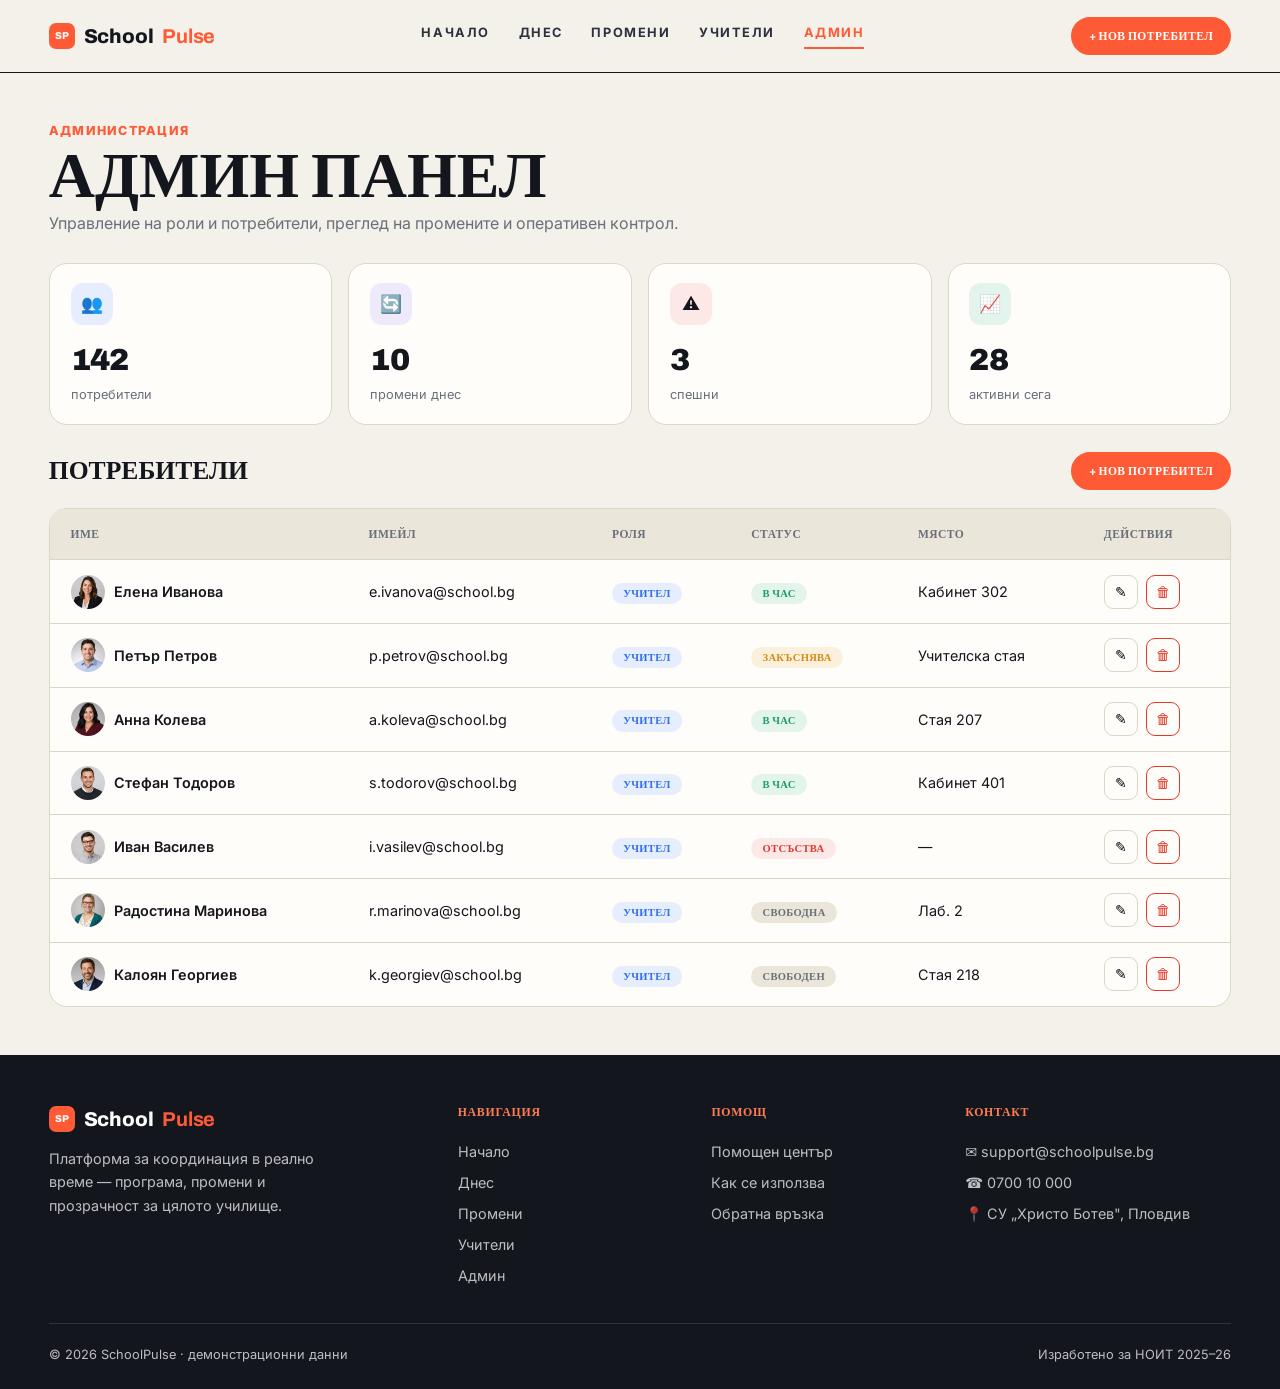
==== commit 27061a3a: "v17: re-skin editorial enterprise design (cream + ink + coral) Use the bold editorial layout from th" ====
--- a/admin.html
+++ b/admin.html
@@ -6,7 +6,7 @@
   <title>SchoolPulse — Админ</title>
   <link rel="preconnect" href="https://fonts.googleapis.com">
   <link rel="preconnect" href="https://fonts.gstatic.com" crossorigin>
-  <link href="https://fonts.googleapis.com/css2?family=Sora:wght@600;700;800&family=Inter:wght@400;500;600;700&display=swap" rel="stylesheet">
+  <link href="https://fonts.googleapis.com/css2?family=Archivo:wght@600;700;800;900&family=Inter:wght@400;500;600;700&family=Fraunces:ital,opsz,wght@1,9..144,500;0,9..144,600&display=swap" rel="stylesheet">
   <link rel="stylesheet" href="css/style.css">
 </head>
 <body>
@@ -21,7 +21,7 @@
         <a href="directory.html" class="nav__link">Учители</a>
         <a href="admin.html" class="nav__link nav__link--on">Админ</a>
       </nav>
-      <a href="#" class="btn btn--primary btn--sm nav__cta">+ Нов потребител</a>
+      <a href="#" class="btn btn--solid btn--sm nav__cta">+ Нов потребител</a>
     </div>
   </header>
 
@@ -36,13 +36,13 @@
     <section class="stats">
       <div class="stat"><div class="stat__ic ic--blue">👥</div><div class="stat__n">142</div><div class="stat__l">потребители</div></div>
       <div class="stat"><div class="stat__ic ic--violet">🔄</div><div class="stat__n">10</div><div class="stat__l">промени днес</div></div>
-      <div class="stat"><div class="stat__ic ic--rose">⚠️</div><div class="stat__n">3</div><div class="stat__l">спешни</div></div>
+      <div class="stat"><div class="stat__ic ic--red">⚠️</div><div class="stat__n">3</div><div class="stat__l">спешни</div></div>
       <div class="stat"><div class="stat__ic ic--green">📈</div><div class="stat__n">28</div><div class="stat__l">активни сега</div></div>
     </section>
 
     <div class="amgr">
       <h2 class="amgr__t">Потребители</h2>
-      <a href="#" class="btn btn--primary btn--sm">+ Нов потребител</a>
+      <a href="#" class="btn btn--solid btn--sm">+ Нов потребител</a>
     </div>
 
     <div class="tablecard">
@@ -76,7 +76,7 @@
           <tr>
             <td><span class="usercell"><img src="assets/img/tp-5.png" alt="">Иван Василев</span></td>
             <td>i.vasilev@school.bg</td><td><span class="pill pill--blue">Учител</span></td>
-            <td><span class="pill pill--rose">Отсъства</span></td><td>—</td>
+            <td><span class="pill pill--red">Отсъства</span></td><td>—</td>
             <td><div class="tac"><button class="tbtn">✎</button><button class="tbtn tbtn--del">🗑</button></div></td>
           </tr>
           <tr>
--- a/css/style.css
+++ b/css/style.css
@@ -1,36 +1,34 @@
-/* SchoolPulse v16 — premium product design system */
+/* SchoolPulse v17 — editorial enterprise, warm cream + ink + coral */
 
 :root {
-  --bg: #f6f7fb;
-  --bg-tint: #eef1f8;
-  --surface: #ffffff;
-  --ink: #0c1322;
-  --muted: #58616f;
-  --faint: #919aa8;
-  --line: #e8eaf1;
-  --line-strong: #d9dce6;
-
-  --brand: #5b5bf0;
-  --brand-2: #8b5cf6;
-  --brand-ink: #4338ca;
-  --brand-soft: #eef0fe;
-
-  --green: #16a34a;  --green-bg: #e8f7ee;
-  --blue: #2563eb;   --blue-bg: #e8f0fe;
-  --amber: #d97706;  --amber-bg: #fdf3e2;
-  --violet: #7c3aed; --violet-bg: #f2ecfe;
-  --rose: #e11d48;   --rose-bg: #fdebf0;
-  --slate: #64748b;  --slate-bg: #eef1f6;
-
-  --sh-sm: 0 1px 2px rgba(12,19,34,0.05);
-  --sh: 0 6px 24px rgba(12,19,34,0.07);
-  --sh-lg: 0 20px 50px rgba(91,91,240,0.18);
-
-  --r: 20px;
-  --r-md: 14px;
+  --paper: #f4f1ea;
+  --paper-2: #ebe6da;
+  --paper-3: #e1dacb;
+  --surface: #fffdf9;
+  --ink: #14161d;
+  --ink-2: #2c313d;
+  --muted: #6a6f7b;
+  --faint: #9a9caa;
+  --line: #ddd6c6;
+  --line-soft: #e7e1d3;
+
+  --accent: #ff5a36;       /* coral */
+  --accent-2: #ff7d54;
+  --accent-ink: #d6451f;
+  --accent-soft: #ffe6dd;
+
+  --dark: #14161d;         /* dark section bg */
+  --green: #1f9d63;  --green-bg: #e3f4ec;
+  --blue: #2f6df0;   --blue-bg: #e6eefe;
+  --amber: #d68a16;  --amber-bg: #fbf0db;
+  --violet: #7c52e6; --violet-bg: #efe9fc;
+  --red: #e0392b;    --red-bg: #fce9e7;
+  --slate: #6a6f7b;  --slate-bg: #ebe6da;
+
+  --maxw: 1240px;
+  --r: 18px;
   --r-sm: 10px;
-  --maxw: 1200px;
-  --nav-h: 70px;
+  --sh: 0 12px 36px rgba(20,22,29,0.1);
 }
 
 * { box-sizing: border-box; margin: 0; padding: 0; }
@@ -38,264 +36,260 @@
 
 body {
   font-family: "Inter", system-ui, sans-serif;
-  background: var(--bg);
+  background: var(--paper);
   color: var(--ink);
   line-height: 1.6;
   -webkit-font-smoothing: antialiased;
 }
-
-h1, h2, h3, .dsp { font-family: "Sora", system-ui, sans-serif; letter-spacing: -0.025em; }
-
+.d { font-family: "Archivo", system-ui, sans-serif; }
+.serif { font-family: "Fraunces", Georgia, serif; }
 a { color: inherit; text-decoration: none; }
 img { display: block; max-width: 100%; }
-
-a:focus-visible, button:focus-visible, input:focus-visible {
-  outline: 3px solid var(--brand); outline-offset: 2px; border-radius: 4px;
-}
-
-.wrap { max-width: var(--maxw); margin: 0 auto; padding: 0 1.6rem; }
-.section { padding: 3.5rem 0; }
+a:focus-visible, button:focus-visible, input:focus-visible, select:focus-visible { outline: 3px solid var(--accent); outline-offset: 2px; border-radius: 4px; }
+.wrap { max-width: var(--maxw); margin: 0 auto; padding: 0 1.8rem; }
 
 /* ===== NAV ===== */
-.nav {
-  position: sticky; top: 0; z-index: 60;
-  background: rgba(246,247,251,0.8);
-  backdrop-filter: saturate(180%) blur(14px);
-  border-bottom: 1px solid var(--line);
-}
-.nav__in { max-width: var(--maxw); margin: 0 auto; height: var(--nav-h); padding: 0 1.6rem; display: flex; align-items: center; justify-content: space-between; gap: 1rem; }
-.brand { display: flex; align-items: center; gap: 0.6rem; font-family: "Sora"; font-weight: 800; font-size: 1.15rem; }
-.brand__dot { width: 30px; height: 30px; border-radius: 9px; background: linear-gradient(135deg, var(--brand), var(--brand-2)); box-shadow: 0 4px 12px rgba(91,91,240,0.4); display: grid; place-items: center; color: #fff; font-size: 0.7rem; }
-.brand b { background: linear-gradient(135deg, var(--brand), var(--brand-2)); -webkit-background-clip: text; background-clip: text; -webkit-text-fill-color: transparent; }
-.nav__links { display: flex; align-items: center; gap: 0.35rem; }
-.nav__link { padding: 0.5rem 0.9rem; border-radius: 999px; font-size: 0.9rem; font-weight: 600; color: var(--muted); }
-.nav__link:hover { background: var(--bg-tint); color: var(--ink); }
-.nav__link--on { background: var(--ink); color: #fff; }
-.nav__cta { margin-left: 0.4rem; }
+.nav { position: sticky; top: 0; z-index: 60; background: rgba(244,241,234,0.85); backdrop-filter: blur(12px); border-bottom: 1.5px solid var(--ink); }
+.nav__in { max-width: var(--maxw); margin: 0 auto; padding: 1.05rem 1.8rem; display: flex; align-items: center; justify-content: space-between; gap: 1rem; }
+.brand { font-family: "Archivo"; font-weight: 800; font-size: 1.25rem; letter-spacing: -0.01em; display: flex; align-items: center; gap: 0.55rem; }
+.brand__dot { width: 26px; height: 26px; border-radius: 7px; background: var(--accent); display: grid; place-items: center; color: #fff; font-size: 0.62rem; font-weight: 800; }
+.brand b { color: var(--accent); }
+.nav__links { display: flex; gap: 1.8rem; }
+.nav__link { font-size: 0.8rem; font-weight: 700; letter-spacing: 0.12em; text-transform: uppercase; color: var(--ink-2); padding-bottom: 3px; }
+.nav__link:hover { color: var(--accent); }
+.nav__link--on { color: var(--accent); border-bottom: 2px solid var(--accent); }
 
 /* ===== BUTTONS ===== */
-.btn { display: inline-flex; align-items: center; gap: 0.5rem; font-family: "Inter"; font-weight: 600; font-size: 0.9rem; padding: 0.7rem 1.3rem; border-radius: 999px; cursor: pointer; border: 1px solid transparent; transition: transform 0.14s, box-shadow 0.14s, background 0.14s; }
-.btn:hover { transform: translateY(-1px); }
-.btn--primary { background: linear-gradient(135deg, var(--brand), var(--brand-2)); color: #fff; box-shadow: 0 8px 20px rgba(91,91,240,0.32); }
-.btn--ghost { background: var(--surface); color: var(--ink); border-color: var(--line-strong); }
-.btn--ghost:hover { background: var(--bg-tint); }
-.btn--sm { padding: 0.5rem 0.95rem; font-size: 0.82rem; }
+.btn { display: inline-flex; align-items: center; gap: 0.5rem; font-family: "Archivo"; font-weight: 700; font-size: 0.82rem; letter-spacing: 0.04em; text-transform: uppercase; padding: 0.85rem 1.5rem; border-radius: 999px; cursor: pointer; border: 2px solid var(--ink); transition: transform 0.14s, background 0.14s, color 0.14s; }
+.btn:hover { transform: translateY(-2px); }
+.btn--solid { background: var(--accent); border-color: var(--accent); color: #fff; }
+.btn--solid:hover { background: var(--accent-ink); border-color: var(--accent-ink); }
+.btn--dark { background: var(--ink); color: #fff; }
+.btn--dark:hover { background: var(--ink-2); }
+.btn--ghost { background: transparent; color: var(--ink); }
+.btn--ghost:hover { background: var(--ink); color: #fff; }
+.btn--sm { padding: 0.5rem 1rem; font-size: 0.72rem; }
 
 /* ===== HERO ===== */
-.hero { position: relative; overflow: hidden; padding: 4.5rem 0 4rem; }
-.hero__blob { position: absolute; border-radius: 50%; filter: blur(70px); opacity: 0.5; z-index: 0; }
-.hero__blob--1 { width: 460px; height: 460px; background: #c7c7fb; top: -160px; right: -120px; }
-.hero__blob--2 { width: 380px; height: 380px; background: #e3d4fb; bottom: -160px; left: -120px; }
-.hero__in { position: relative; z-index: 1; display: grid; grid-template-columns: 1.05fr 0.95fr; gap: 3rem; align-items: center; }
-.eyebrow { display: inline-flex; align-items: center; gap: 0.5rem; background: var(--surface); border: 1px solid var(--line-strong); border-radius: 999px; padding: 0.4rem 0.9rem; font-size: 0.78rem; font-weight: 600; color: var(--muted); box-shadow: var(--sh-sm); }
-.eyebrow .pulse { width: 8px; height: 8px; border-radius: 50%; background: var(--green); box-shadow: 0 0 0 4px var(--green-bg); animation: pulse 2s infinite; }
-@keyframes pulse { 50% { opacity: 0.4; } }
-.hero__title { font-size: clamp(2.4rem, 5vw, 3.7rem); font-weight: 800; line-height: 1.04; margin-top: 1.2rem; }
-.hero__title em { font-style: normal; background: linear-gradient(135deg, var(--brand), var(--brand-2)); -webkit-background-clip: text; background-clip: text; -webkit-text-fill-color: transparent; }
-.hero__sub { font-size: 1.08rem; color: var(--muted); margin-top: 1.2rem; max-width: 480px; }
-.hero__cta { display: flex; gap: 0.8rem; margin-top: 1.8rem; flex-wrap: wrap; }
-.hero__meta { display: flex; gap: 1.8rem; margin-top: 2.2rem; }
-.hero__metric { font-family: "Sora"; font-weight: 800; font-size: 1.5rem; }
-.hero__metric span { display: block; font-family: "Inter"; font-weight: 500; font-size: 0.78rem; color: var(--faint); margin-top: 0.1rem; }
-
-/* hero preview card */
-.preview { background: var(--surface); border: 1px solid var(--line); border-radius: var(--r); box-shadow: var(--sh-lg); padding: 1.2rem; }
-.preview__bar { display: flex; align-items: center; justify-content: space-between; padding-bottom: 0.9rem; border-bottom: 1px solid var(--line); }
-.preview__live { font-size: 0.72rem; font-weight: 700; color: var(--green); display: flex; align-items: center; gap: 0.4rem; }
-.preview__now { background: linear-gradient(135deg, var(--brand), var(--brand-2)); color: #fff; border-radius: var(--r-md); padding: 1.1rem; margin-top: 0.9rem; }
-.preview__tag { font-size: 0.7rem; font-weight: 700; opacity: 0.9; }
-.preview__subj { font-family: "Sora"; font-weight: 800; font-size: 1.3rem; margin-top: 0.3rem; }
-.preview__meta { font-size: 0.8rem; opacity: 0.9; margin-top: 0.2rem; }
-.preview__bar2 { height: 6px; background: rgba(255,255,255,0.3); border-radius: 999px; margin-top: 0.8rem; overflow: hidden; }
-.preview__bar2 i { display: block; height: 100%; width: 58%; background: #fff; border-radius: 999px; }
-.preview__rows { margin-top: 0.9rem; display: flex; flex-direction: column; gap: 0.5rem; }
-.prow { display: flex; align-items: center; gap: 0.6rem; padding: 0.55rem 0.65rem; border-radius: var(--r-sm); background: var(--bg); font-size: 0.82rem; }
-.prow b { font-weight: 600; }
-.prow time { color: var(--faint); font-variant-numeric: tabular-nums; width: 42px; }
-.prow .mini { margin-left: auto; font-size: 0.66rem; font-weight: 700; padding: 0.18rem 0.5rem; border-radius: 999px; }
+.hero { position: relative; overflow: hidden; padding: 3rem 0 3.5rem; }
+.hero__stairs { position: absolute; inset: 0; z-index: 0; opacity: 0.6; pointer-events: none; }
+.hero__in { position: relative; z-index: 2; }
+.hero__top { display: flex; align-items: flex-start; justify-content: space-between; gap: 1.5rem; margin-bottom: 1.4rem; }
+.hero__corner { font-size: 0.72rem; font-weight: 800; letter-spacing: 0.14em; text-transform: uppercase; color: var(--accent-ink); border-top: 2px solid var(--accent); border-left: 2px solid var(--accent); padding: 0.5rem 0 0 0.55rem; }
+.hero__place { text-align: right; font-size: 0.72rem; font-weight: 700; letter-spacing: 0.1em; text-transform: uppercase; color: var(--muted); line-height: 1.7; }
+.hero__title { font-weight: 900; line-height: 0.86; letter-spacing: -0.02em; }
+.hero__title span { display: block; font-size: clamp(2.4rem, 8.2vw, 6.6rem); text-transform: uppercase; }
+.hero__title .l1 { color: var(--ink); }
+.hero__title .l2 { color: var(--accent); }
+.hero__title .l3 { color: var(--ink); }
+.hero__sub { font-family: "Fraunces", serif; font-style: italic; font-size: 1.3rem; color: var(--ink-2); margin-top: 1.4rem; max-width: 540px; }
+.hero__cta { display: flex; gap: 0.9rem; margin-top: 1.7rem; flex-wrap: wrap; }
+.hero__stats { display: flex; gap: 2.5rem; margin-top: 2.4rem; border-top: 1.5px solid var(--line); padding-top: 1.4rem; }
+.hero__stat b { font-family: "Archivo"; font-weight: 800; font-size: 1.7rem; display: block; }
+.hero__stat span { font-size: 0.78rem; color: var(--muted); }
+
+/* ===== DARK SECTION (capabilities) ===== */
+.caps { background: var(--dark); color: #fff; padding: 4.5rem 0; }
+.caps__grid { display: grid; grid-template-columns: 0.85fr 1.15fr; gap: 3rem; align-items: start; }
+.caps__title { font-family: "Archivo"; font-weight: 900; font-size: clamp(2.4rem, 5vw, 4.2rem); line-height: 0.92; color: var(--accent); text-transform: uppercase; min-width: 0; }
+.caps__title span { display: block; }
+.caps__list { display: flex; flex-direction: column; gap: 1.8rem; min-width: 0; }
+.cap { display: grid; grid-template-columns: 56px 1fr; gap: 1.1rem; padding-bottom: 1.8rem; border-bottom: 1px solid rgba(255,255,255,0.14); }
+.cap:last-child { border-bottom: none; padding-bottom: 0; }
+.cap__n { font-family: "Archivo"; font-weight: 900; font-size: 1.6rem; color: rgba(255,90,54,0.55); }
+.cap__t { font-family: "Archivo"; font-weight: 800; font-size: 1.3rem; text-transform: uppercase; }
+.cap__d { color: rgba(255,255,255,0.72); margin-top: 0.4rem; font-size: 0.96rem; }
+
+/* ===== LIVE PREVIEW BAND ===== */
+.band { padding: 4rem 0; }
+.band__grid { display: grid; grid-template-columns: 1fr 1fr; gap: 3rem; align-items: center; }
+.band__k { font-size: 0.8rem; font-weight: 800; letter-spacing: 0.1em; text-transform: uppercase; color: var(--accent); }
+.band__t { font-family: "Archivo"; font-weight: 900; font-size: clamp(1.9rem, 3.5vw, 2.8rem); text-transform: uppercase; line-height: 1; margin-top: 0.6rem; }
+.band__s { color: var(--muted); margin-top: 0.9rem; font-size: 1.02rem; }
+.mock { background: var(--surface); border: 1.5px solid var(--ink); border-radius: var(--r); box-shadow: var(--sh); overflow: hidden; }
+.mock__h { display: flex; align-items: center; justify-content: space-between; padding: 0.9rem 1.1rem; border-bottom: 1px solid var(--line); }
+.mock__live { font-size: 0.72rem; font-weight: 800; color: var(--green); display: flex; align-items: center; gap: 0.4rem; text-transform: uppercase; letter-spacing: 0.04em; }
+.mock__live::before { content: ""; width: 8px; height: 8px; border-radius: 50%; background: var(--green); }
+.mock__now { background: var(--ink); color: #fff; padding: 1.2rem; margin: 1rem; border-radius: var(--r-sm); }
+.mock__tag { font-size: 0.68rem; font-weight: 800; color: var(--accent-2); letter-spacing: 0.05em; }
+.mock__subj { font-family: "Archivo"; font-weight: 800; font-size: 1.4rem; margin-top: 0.3rem; }
+.mock__meta { font-size: 0.82rem; opacity: 0.85; margin-top: 0.2rem; }
+.mock__bar { height: 6px; background: rgba(255,255,255,0.25); border-radius: 999px; margin-top: 0.9rem; overflow: hidden; }
+.mock__bar i { display: block; height: 100%; width: 56%; background: var(--accent); }
+.mock__rows { padding: 0 1rem 1rem; display: flex; flex-direction: column; gap: 0.5rem; }
+.mrow { display: flex; align-items: center; gap: 0.7rem; padding: 0.6rem 0.7rem; background: var(--paper); border-radius: var(--r-sm); font-size: 0.84rem; }
+.mrow time { color: var(--faint); width: 44px; font-variant-numeric: tabular-nums; }
+.mrow .mini { margin-left: auto; font-size: 0.64rem; font-weight: 800; padding: 0.2rem 0.55rem; border-radius: 999px; }
 .mini--violet { background: var(--violet-bg); color: var(--violet); }
 .mini--amber { background: var(--amber-bg); color: var(--amber); }
-.mini--rose { background: var(--rose-bg); color: var(--rose); }
-
-/* ===== SECTION HEADINGS ===== */
-.shead { text-align: center; max-width: 640px; margin: 0 auto 2.5rem; }
-.shead__k { font-size: 0.8rem; font-weight: 700; letter-spacing: 0.08em; text-transform: uppercase; color: var(--brand); }
-.shead__t { font-size: clamp(1.8rem, 3vw, 2.4rem); font-weight: 800; margin-top: 0.5rem; }
-.shead__s { color: var(--muted); margin-top: 0.7rem; }
-
-/* ===== FEATURE CARDS ===== */
-.features { display: grid; grid-template-columns: repeat(3, 1fr); gap: 1.2rem; }
-.feature { background: var(--surface); border: 1px solid var(--line); border-radius: var(--r); padding: 1.6rem; box-shadow: var(--sh-sm); transition: transform 0.16s, box-shadow 0.16s; }
-.feature:hover { transform: translateY(-4px); box-shadow: var(--sh); }
-.feature__ic { width: 48px; height: 48px; border-radius: 14px; display: grid; place-items: center; font-size: 1.3rem; background: var(--brand-soft); }
-.feature__t { font-family: "Sora"; font-weight: 700; font-size: 1.2rem; margin-top: 1rem; }
-.feature__d { color: var(--muted); margin-top: 0.5rem; font-size: 0.94rem; }
-
-/* ===== PAGE HEADER (inner) ===== */
-.ph { padding: 2.8rem 0 1.6rem; }
-.ph__k { font-size: 0.8rem; font-weight: 700; letter-spacing: 0.08em; text-transform: uppercase; color: var(--brand); }
-.ph__t { font-size: clamp(2rem, 4vw, 2.8rem); font-weight: 800; margin-top: 0.4rem; }
-.ph__s { color: var(--muted); margin-top: 0.5rem; }
-.ph__row { display: flex; align-items: flex-end; justify-content: space-between; gap: 1rem; flex-wrap: wrap; }
-
-/* ===== CARD / GRID ===== */
-.grid2 { display: grid; grid-template-columns: 1.5fr 1fr; gap: 1.4rem; align-items: start; }
-.col { display: flex; flex-direction: column; gap: 1.4rem; }
-.card { background: var(--surface); border: 1px solid var(--line); border-radius: var(--r); box-shadow: var(--sh-sm); overflow: hidden; }
-.card__h { display: flex; align-items: center; justify-content: space-between; padding: 1.1rem 1.3rem; border-bottom: 1px solid var(--line); }
-.card__t { font-family: "Sora"; font-weight: 700; font-size: 1.05rem; }
-.card__m { font-size: 0.78rem; color: var(--faint); font-weight: 600; }
-.card__link { display: block; padding: 0.9rem 1.3rem; font-weight: 600; font-size: 0.86rem; color: var(--brand); border-top: 1px solid var(--line); }
-.card__link:hover { background: var(--brand-soft); }
+.mini--red { background: var(--red-bg); color: var(--red); }
+
+/* ===== PAGE HEADER ===== */
+.ph { padding: 3rem 0 1.6rem; }
+.ph__row { display: flex; align-items: flex-end; justify-content: space-between; gap: 1rem; flex-wrap: wrap; border-bottom: 1.5px solid var(--ink); padding-bottom: 1.2rem; }
+.ph__k { font-size: 0.78rem; font-weight: 800; letter-spacing: 0.1em; text-transform: uppercase; color: var(--accent); }
+.ph__t { font-family: "Archivo"; font-weight: 900; font-size: clamp(2.2rem, 5vw, 4rem); text-transform: uppercase; line-height: 0.9; margin-top: 0.4rem; }
+.ph__s { color: var(--muted); margin-top: 0.4rem; }
+.ph__link { font-family: "Archivo"; font-weight: 700; font-size: 0.78rem; letter-spacing: 0.06em; text-transform: uppercase; white-space: nowrap; }
+.ph__link:hover { color: var(--accent); }
+
+/* ===== FILTERS ===== */
+.filters { display: flex; gap: 0.7rem; align-items: center; flex-wrap: wrap; margin: 1.6rem 0; }
+.sel { background: var(--surface); border: 1.5px solid var(--line); border-radius: 999px; padding: 0.55rem 1rem; font: inherit; font-size: 0.86rem; cursor: pointer; }
+.filters__sp { flex: 1; }
+
+/* ===== CARD + GRID ===== */
+.grid2 { display: grid; grid-template-columns: 1.5fr 1fr; gap: 1.5rem; align-items: start; padding-bottom: 1rem; }
+.col { display: flex; flex-direction: column; gap: 1.5rem; }
+.card { background: var(--surface); border: 1.5px solid var(--line); border-radius: var(--r); overflow: hidden; }
+.card__h { display: flex; align-items: center; justify-content: space-between; padding: 1rem 1.3rem; border-bottom: 1px solid var(--line); }
+.card__t { font-family: "Archivo"; font-weight: 800; font-size: 0.95rem; text-transform: uppercase; letter-spacing: 0.02em; }
+.card__m { font-size: 0.76rem; color: var(--faint); font-weight: 600; }
+.card__link { display: block; padding: 0.9rem 1.3rem; font-family: "Archivo"; font-weight: 700; font-size: 0.78rem; text-transform: uppercase; letter-spacing: 0.04em; color: var(--accent); border-top: 1px solid var(--line); }
+.card__link:hover { background: var(--accent-soft); }
 
 /* ===== STATS ===== */
 .stats { display: grid; grid-template-columns: repeat(4, 1fr); gap: 1rem; }
-.stat { background: var(--surface); border: 1px solid var(--line); border-radius: var(--r); padding: 1.2rem 1.3rem; box-shadow: var(--sh-sm); }
-.stat__ic { width: 40px; height: 40px; border-radius: 11px; display: grid; place-items: center; font-size: 1.1rem; }
-.stat__n { font-family: "Sora"; font-weight: 800; font-size: 1.8rem; margin-top: 0.7rem; letter-spacing: -0.03em; }
-.stat__l { font-size: 0.82rem; color: var(--muted); }
-.ic--blue { background: var(--blue-bg); } .ic--violet { background: var(--violet-bg); } .ic--rose { background: var(--rose-bg); } .ic--green { background: var(--green-bg); }
+.stat { background: var(--surface); border: 1.5px solid var(--line); border-radius: var(--r); padding: 1.2rem 1.3rem; }
+.stat__ic { width: 42px; height: 42px; border-radius: 12px; display: grid; place-items: center; font-size: 1.1rem; }
+.stat__n { font-family: "Archivo"; font-weight: 900; font-size: 1.9rem; margin-top: 0.7rem; letter-spacing: -0.02em; }
+.stat__l { font-size: 0.8rem; color: var(--muted); }
+.ic--blue { background: var(--blue-bg); } .ic--violet { background: var(--violet-bg); } .ic--red { background: var(--red-bg); } .ic--green { background: var(--green-bg); }
 
 /* ===== NOW HERO (dnes) ===== */
-.now { position: relative; overflow: hidden; background: linear-gradient(135deg, #5b5bf0 0%, #7c5cf0 55%, #9b5cf0 100%); color: #fff; border-radius: var(--r); padding: 1.7rem 1.9rem; box-shadow: var(--sh-lg); }
-.now::after { content: ""; position: absolute; width: 280px; height: 280px; border-radius: 50%; background: rgba(255,255,255,0.12); top: -120px; right: -60px; }
+.now { position: relative; overflow: hidden; background: var(--ink); color: #fff; border-radius: var(--r); padding: 1.7rem 1.9rem; }
+.now::after { content: ""; position: absolute; width: 220px; height: 220px; border-radius: 50%; background: rgba(255,90,54,0.18); top: -90px; right: -40px; }
 .now__top { position: relative; display: flex; align-items: center; justify-content: space-between; }
-.now__tag { font-size: 0.74rem; font-weight: 700; background: rgba(255,255,255,0.18); padding: 0.3rem 0.75rem; border-radius: 999px; }
-.now__timer { font-family: "Sora"; font-weight: 800; font-size: 2rem; }
-.now__subj { font-family: "Sora"; font-weight: 800; font-size: 2.1rem; margin-top: 0.9rem; }
-.now__topic { opacity: 0.94; margin-top: 0.25rem; }
-.now__meta { font-size: 0.86rem; opacity: 0.82; margin-top: 0.5rem; }
-.now__bar { height: 8px; background: rgba(255,255,255,0.26); border-radius: 999px; margin-top: 1.1rem; overflow: hidden; }
-.now__bar i { display: block; height: 100%; background: #fff; border-radius: 999px; transition: width 1s linear; }
-.now__left { font-size: 0.84rem; opacity: 0.92; margin-top: 0.55rem; }
+.now__tag { font-family: "Archivo"; font-weight: 800; font-size: 0.72rem; letter-spacing: 0.05em; text-transform: uppercase; color: var(--accent-2); }
+.now__timer { font-family: "Archivo"; font-weight: 900; font-size: 2rem; color: var(--accent-2); }
+.now__subj { font-family: "Archivo"; font-weight: 900; font-size: 2.1rem; text-transform: uppercase; margin-top: 0.9rem; }
+.now__topic { opacity: 0.92; margin-top: 0.3rem; }
+.now__meta { font-size: 0.86rem; opacity: 0.78; margin-top: 0.5rem; }
+.now__bar { height: 8px; background: rgba(255,255,255,0.2); border-radius: 999px; margin-top: 1.1rem; overflow: hidden; }
+.now__bar i { display: block; height: 100%; background: var(--accent); border-radius: 999px; transition: width 1s linear; }
+.now__left { font-size: 0.84rem; opacity: 0.9; margin-top: 0.55rem; }
 
 /* ===== NEXT ===== */
-.next { padding: 1.2rem 1.3rem; }
-.next__k { font-size: 0.74rem; font-weight: 700; letter-spacing: 0.05em; text-transform: uppercase; color: var(--faint); }
-.next__row { display: flex; align-items: center; justify-content: space-between; gap: 0.75rem; margin-top: 0.6rem; }
-.next__s { font-family: "Sora"; font-weight: 700; font-size: 1.05rem; }
-.next__m { font-size: 0.82rem; color: var(--muted); margin-top: 0.1rem; }
+.next { padding: 1.1rem 1.3rem; }
+.next__k { font-family: "Archivo"; font-size: 0.72rem; font-weight: 800; letter-spacing: 0.05em; text-transform: uppercase; color: var(--faint); }
+.next__row { display: flex; align-items: center; justify-content: space-between; gap: 0.7rem; margin-top: 0.55rem; }
+.next__s { font-family: "Archivo"; font-weight: 800; font-size: 1.02rem; }
+.next__m { font-size: 0.82rem; color: var(--muted); }
 
 /* ===== SCHEDULE ===== */
 .sched { display: flex; flex-direction: column; }
-.row { display: grid; grid-template-columns: 70px 1fr auto; gap: 0.85rem; align-items: center; padding: 0.95rem 1.3rem; border-bottom: 1px solid var(--line); }
+.row { display: grid; grid-template-columns: 74px 1fr auto; gap: 0.85rem; align-items: center; padding: 0.9rem 1.3rem; border-bottom: 1px solid var(--line); }
 .row:last-child { border-bottom: none; }
-.row__time { font-weight: 700; font-size: 0.82rem; color: var(--muted); font-variant-numeric: tabular-nums; line-height: 1.25; }
-.row__time small { display: block; font-weight: 500; color: var(--faint); font-size: 0.7rem; }
+.row__time { font-family: "Archivo"; font-weight: 700; font-size: 0.78rem; color: var(--muted); font-variant-numeric: tabular-nums; line-height: 1.25; }
+.row__time small { display: block; font-weight: 500; color: var(--faint); font-size: 0.68rem; }
 .row__main { display: flex; align-items: center; gap: 0.7rem; min-width: 0; }
-.row__ic { width: 36px; height: 36px; border-radius: 10px; background: var(--bg-tint); display: grid; place-items: center; font-size: 1rem; flex-shrink: 0; }
-.row__s { font-weight: 600; font-size: 0.92rem; }
+.row__ic { width: 36px; height: 36px; border-radius: 10px; background: var(--paper-2); display: grid; place-items: center; font-size: 1rem; flex-shrink: 0; }
+.row__s { font-weight: 700; font-size: 0.92rem; }
 .row__sub { font-size: 0.78rem; color: var(--muted); }
 .row__sub s { color: var(--faint); }
-.row--now { background: var(--brand-soft); border-left: 3px solid var(--brand); padding-left: calc(1.3rem - 3px); }
+.row--now { background: var(--accent-soft); border-left: 4px solid var(--accent); padding-left: calc(1.3rem - 4px); }
 .row--now .row__ic { background: #fff; }
 .row--cancel .row__s, .row--cancel .row__sub { text-decoration: line-through; color: var(--faint); }
 .row--done { opacity: 0.5; }
 
 /* ===== PILLS ===== */
-.pill { font-size: 0.68rem; font-weight: 700; padding: 0.32rem 0.7rem; border-radius: 999px; white-space: nowrap; }
+.pill { font-family: "Archivo"; font-size: 0.66rem; font-weight: 800; letter-spacing: 0.03em; text-transform: uppercase; padding: 0.32rem 0.7rem; border-radius: 999px; white-space: nowrap; }
 .pill--green { background: var(--green-bg); color: var(--green); }
 .pill--blue { background: var(--blue-bg); color: var(--blue); }
 .pill--violet { background: var(--violet-bg); color: var(--violet); }
 .pill--amber { background: var(--amber-bg); color: var(--amber); }
-.pill--rose { background: var(--rose-bg); color: var(--rose); }
+.pill--red { background: var(--red-bg); color: var(--red); }
 .pill--slate { background: var(--slate-bg); color: var(--slate); }
+.pill--accent { background: var(--accent); color: #fff; }
 
 /* ===== CHANGES FEED ===== */
 .feed { display: flex; flex-direction: column; }
-.chg { padding: 1rem 1.3rem; border-bottom: 1px solid var(--line); border-left: 3px solid transparent; }
+.chg { padding: 1rem 1.3rem; border-bottom: 1px solid var(--line); border-left: 4px solid transparent; }
 .chg:last-child { border-bottom: none; }
-.chg--amber { border-left-color: var(--amber); }
-.chg--violet { border-left-color: var(--violet); }
-.chg--rose { border-left-color: var(--rose); }
+.chg--amber { border-left-color: var(--amber); } .chg--violet { border-left-color: var(--violet); } .chg--red { border-left-color: var(--red); }
 .chg__top { display: flex; align-items: center; justify-content: space-between; gap: 0.5rem; }
-.chg__t { font-size: 0.74rem; font-weight: 700; text-transform: uppercase; letter-spacing: 0.02em; }
-.chg--amber .chg__t { color: var(--amber); } .chg--violet .chg__t { color: var(--violet); } .chg--rose .chg__t { color: var(--rose); }
+.chg__t { font-family: "Archivo"; font-size: 0.72rem; font-weight: 800; text-transform: uppercase; letter-spacing: 0.02em; }
+.chg--amber .chg__t { color: var(--amber); } .chg--violet .chg__t { color: var(--violet); } .chg--red .chg__t { color: var(--red); }
 .chg__time { font-size: 0.72rem; color: var(--faint); font-variant-numeric: tabular-nums; }
-.chg__d { font-size: 0.86rem; margin-top: 0.3rem; color: var(--ink); }
+.chg__d { font-size: 0.86rem; margin-top: 0.3rem; }
 .chg__x { font-size: 0.76rem; margin-top: 0.25rem; color: var(--muted); }
 
-/* ===== UPDATE CARDS (промени page) ===== */
-.ucards { display: grid; grid-template-columns: repeat(3, 1fr); gap: 1.2rem; }
-.uc { background: var(--surface); border: 1px solid var(--line); border-radius: var(--r); padding: 1.3rem; box-shadow: var(--sh-sm); display: flex; flex-direction: column; gap: 0.6rem; transition: transform 0.16s, box-shadow 0.16s; }
+/* ===== UPDATE CARDS ===== */
+.ucards { display: grid; grid-template-columns: repeat(3, 1fr); gap: 1.3rem; padding-bottom: 1rem; }
+.uc { background: var(--surface); border: 1.5px solid var(--line); border-radius: var(--r); padding: 1.4rem; display: flex; flex-direction: column; gap: 0.6rem; transition: transform 0.16s, box-shadow 0.16s; }
 .uc:hover { transform: translateY(-4px); box-shadow: var(--sh); }
-.uc__tags { display: flex; gap: 0.45rem; align-items: center; }
-.uc__t { font-family: "Sora"; font-weight: 700; font-size: 1.05rem; }
+.uc--urgent { border-color: var(--accent); }
+.uc__tags { display: flex; gap: 0.45rem; }
+.uc__t { font-family: "Archivo"; font-weight: 800; font-size: 1.08rem; text-transform: uppercase; line-height: 1.15; }
 .uc__d { font-size: 0.9rem; color: var(--muted); }
 .uc__f { margin-top: auto; padding-top: 0.5rem; font-size: 0.76rem; color: var(--faint); display: flex; flex-wrap: wrap; gap: 0.3rem 1rem; }
-.uc--urgent { border-color: var(--rose); box-shadow: 0 8px 24px rgba(225,29,72,0.12); }
-
-/* ===== FILTERS ===== */
-.filters { display: flex; gap: 0.7rem; align-items: center; flex-wrap: wrap; margin-bottom: 1.6rem; }
-.sel { background: var(--surface); border: 1px solid var(--line-strong); border-radius: 999px; padding: 0.55rem 1rem; font: inherit; font-size: 0.86rem; color: var(--ink); cursor: pointer; }
-.filters__sp { flex: 1; }
-
-/* ===== TEACHERS (directory) ===== */
-.tgrid { display: grid; grid-template-columns: repeat(auto-fill, minmax(230px, 1fr)); gap: 1.2rem; }
-.tcard { background: var(--surface); border: 1px solid var(--line); border-radius: var(--r); padding: 1.2rem; box-shadow: var(--sh-sm); text-align: center; transition: transform 0.16s, box-shadow 0.16s; }
+
+/* ===== DIRECTORY ===== */
+.tgrid { display: grid; grid-template-columns: repeat(auto-fill, minmax(230px, 1fr)); gap: 1.3rem; padding-bottom: 1rem; }
+.tcard { background: var(--surface); border: 1.5px solid var(--line); border-radius: var(--r); padding: 1.3rem; text-align: center; transition: transform 0.16s, box-shadow 0.16s; }
 .tcard:hover { transform: translateY(-4px); box-shadow: var(--sh); }
-.tcard__ph { width: 92px; height: 92px; border-radius: 50%; object-fit: cover; margin: 0 auto; border: 3px solid var(--surface); box-shadow: 0 4px 14px rgba(12,19,34,0.14); }
-.tcard__name { font-family: "Sora"; font-weight: 700; font-size: 1.02rem; margin-top: 0.9rem; }
+.tcard__ph { width: 96px; height: 96px; border-radius: 50%; object-fit: cover; margin: 0 auto; border: 3px solid var(--surface); box-shadow: 0 4px 14px rgba(20,22,29,0.15); }
+.tcard__name { font-family: "Archivo"; font-weight: 800; font-size: 1.02rem; margin-top: 0.9rem; }
 .tcard__subj { font-size: 0.84rem; color: var(--muted); }
 .tcard__row { display: flex; align-items: center; justify-content: center; gap: 0.5rem; margin-top: 0.8rem; }
 .tcard__loc { font-size: 0.78rem; color: var(--faint); }
-.status { display: inline-flex; align-items: center; gap: 0.4rem; font-size: 0.72rem; font-weight: 700; }
+.status { display: inline-flex; align-items: center; gap: 0.4rem; font-family: "Archivo"; font-size: 0.68rem; font-weight: 800; text-transform: uppercase; letter-spacing: 0.03em; }
 .status::before { content: ""; width: 8px; height: 8px; border-radius: 50%; background: currentColor; }
-.status--green { color: var(--green); } .status--amber { color: var(--amber); } .status--rose { color: var(--rose); } .status--slate { color: var(--slate); }
-
-/* ===== mini teacher list (dnes) ===== */
+.status--green { color: var(--green); } .status--amber { color: var(--amber); } .status--red { color: var(--red); } .status--slate { color: var(--slate); }
+
+/* mini teachers (dnes) */
 .tmini { display: flex; align-items: center; gap: 0.75rem; padding: 0.8rem 1.3rem; border-bottom: 1px solid var(--line); }
 .tmini:last-of-type { border-bottom: none; }
 .tmini img { width: 42px; height: 42px; border-radius: 50%; object-fit: cover; }
 .tmini__i { flex: 1; min-width: 0; }
-.tmini__n { font-weight: 600; font-size: 0.86rem; }
+.tmini__n { font-weight: 700; font-size: 0.86rem; }
 .tmini__s { font-size: 0.76rem; color: var(--muted); }
 
 /* ===== ADMIN ===== */
 .amgr { display: flex; align-items: center; justify-content: space-between; margin: 1.6rem 0 1rem; }
-.amgr__t { font-family: "Sora"; font-weight: 800; font-size: 1.5rem; }
-.tablecard { background: var(--surface); border: 1px solid var(--line); border-radius: var(--r); overflow: hidden; box-shadow: var(--sh-sm); }
+.amgr__t { font-family: "Archivo"; font-weight: 900; font-size: 1.6rem; text-transform: uppercase; }
+.tablecard { background: var(--surface); border: 1.5px solid var(--line); border-radius: var(--r); overflow: hidden; margin-bottom: 1rem; }
 table { width: 100%; border-collapse: collapse; }
-thead th { text-align: left; font-size: 0.72rem; font-weight: 700; letter-spacing: 0.04em; text-transform: uppercase; color: var(--faint); padding: 1rem 1.3rem; background: var(--bg-tint); border-bottom: 1px solid var(--line); }
-tbody td { padding: 0.95rem 1.3rem; border-bottom: 1px solid var(--line); font-size: 0.9rem; }
+thead th { text-align: left; font-family: "Archivo"; font-weight: 800; font-size: 0.72rem; letter-spacing: 0.04em; text-transform: uppercase; color: var(--muted); padding: 1rem 1.3rem; background: var(--paper-2); border-bottom: 1px solid var(--line); }
+tbody td { padding: 0.9rem 1.3rem; border-bottom: 1px solid var(--line); font-size: 0.9rem; }
 tbody tr:last-child td { border-bottom: none; }
-tbody tr:hover { background: var(--bg); }
+tbody tr:hover { background: var(--paper); }
+.usercell { display: flex; align-items: center; gap: 0.6rem; font-weight: 600; }
+.usercell img { width: 34px; height: 34px; border-radius: 50%; object-fit: cover; }
 .tac { display: flex; gap: 0.5rem; }
-.tbtn { width: 34px; height: 34px; border-radius: 9px; border: 1px solid var(--line-strong); background: var(--surface); cursor: pointer; font-size: 0.9rem; }
-.tbtn--del { border-color: var(--rose); color: var(--rose); }
-.usercell { display: flex; align-items: center; gap: 0.6rem; }
-.usercell img { width: 34px; height: 34px; border-radius: 50%; object-fit: cover; }
+.tbtn { width: 34px; height: 34px; border-radius: 9px; border: 1.5px solid var(--line); background: var(--surface); cursor: pointer; font-size: 0.9rem; }
+.tbtn--del { border-color: var(--red); color: var(--red); }
 
 /* ===== ANNOUNCE ===== */
-.announce { display: flex; gap: 0.9rem; background: linear-gradient(135deg, var(--brand-soft), #f3effe); border: 1px solid #ddd9fb; border-radius: var(--r); padding: 1.2rem 1.3rem; }
-.announce__ic { width: 42px; height: 42px; border-radius: 12px; background: #fff; display: grid; place-items: center; font-size: 1.2rem; flex-shrink: 0; box-shadow: var(--sh-sm); }
-.announce__t { font-family: "Sora"; font-weight: 700; font-size: 0.95rem; }
-.announce__d { font-size: 0.88rem; color: var(--muted); margin-top: 0.25rem; }
+.announce { display: flex; gap: 0.9rem; background: var(--ink); color: #fff; border-radius: var(--r); padding: 1.2rem 1.3rem; }
+.announce__ic { width: 42px; height: 42px; border-radius: 12px; background: var(--accent); display: grid; place-items: center; font-size: 1.2rem; flex-shrink: 0; }
+.announce__t { font-family: "Archivo"; font-weight: 800; font-size: 0.92rem; text-transform: uppercase; }
+.announce__d { font-size: 0.88rem; opacity: 0.85; margin-top: 0.25rem; }
 
 /* ===== FOOTER ===== */
-.foot { border-top: 1px solid var(--line); margin-top: 3rem; padding: 3rem 0 1.5rem; }
-.foot__grid { display: grid; grid-template-columns: 1.7fr 1fr 1fr 1.2fr; gap: 2rem; padding-bottom: 2rem; }
-.foot__about { color: var(--muted); font-size: 0.9rem; margin-top: 0.8rem; max-width: 300px; }
-.foot__col h4 { font-size: 0.78rem; font-weight: 700; text-transform: uppercase; letter-spacing: 0.06em; color: var(--faint); margin-bottom: 0.9rem; }
-.foot__col a { display: block; color: var(--muted); font-size: 0.9rem; padding: 0.25rem 0; }
-.foot__col a:hover { color: var(--brand); }
-.foot__col p { color: var(--muted); font-size: 0.9rem; padding: 0.25rem 0; }
-.foot__bar { border-top: 1px solid var(--line); padding-top: 1.3rem; display: flex; justify-content: space-between; flex-wrap: wrap; gap: 0.5rem; font-size: 0.8rem; color: var(--faint); }
+.foot { background: var(--ink); color: rgba(255,255,255,0.72); margin-top: 3rem; padding: 3rem 0 1.5rem; }
+.foot__grid { display: grid; grid-template-columns: 1.7fr 1fr 1fr 1.2fr; gap: 2rem; padding-bottom: 2rem; border-bottom: 1px solid rgba(255,255,255,0.12); }
+.foot .brand { color: #fff; }
+.foot__about { font-size: 0.9rem; margin-top: 0.8rem; max-width: 300px; }
+.foot__col h4 { font-family: "Archivo"; font-size: 0.74rem; font-weight: 800; text-transform: uppercase; letter-spacing: 0.06em; color: var(--accent-2); margin-bottom: 0.9rem; }
+.foot__col a { display: block; color: rgba(255,255,255,0.72); font-size: 0.9rem; padding: 0.25rem 0; }
+.foot__col a:hover { color: #fff; }
+.foot__col p { font-size: 0.9rem; padding: 0.25rem 0; }
+.foot__bar { padding-top: 1.3rem; display: flex; justify-content: space-between; flex-wrap: wrap; gap: 0.5rem; font-size: 0.8rem; }
 
 /* ===== RESPONSIVE ===== */
-@media (max-width: 980px) {
-  .hero__in { grid-template-columns: 1fr; gap: 2rem; }
-  .grid2 { grid-template-columns: 1fr; }
-  .features { grid-template-columns: 1fr; }
+@media (max-width: 960px) {
+  .caps__grid, .band__grid, .grid2 { grid-template-columns: 1fr; gap: 2rem; }
   .ucards { grid-template-columns: repeat(2, 1fr); }
   .stats { grid-template-columns: repeat(2, 1fr); }
   .foot__grid { grid-template-columns: 1fr 1fr; }
 }
-@media (max-width: 640px) {
+@media (max-width: 600px) {
   .nav__links { display: none; }
   .ucards { grid-template-columns: 1fr; }
-  .row { grid-template-columns: 56px 1fr; grid-template-rows: auto auto; }
+  .hero__place { display: none; }
+  .row { grid-template-columns: 60px 1fr; grid-template-rows: auto auto; }
   .row .pill { grid-column: 2; justify-self: start; }
-  .tablecard { overflow-x: auto; }
-  table { min-width: 620px; }
-}
+  .tablecard { overflow-x: auto; } table { min-width: 620px; }
+  .hero__stats { gap: 1.5rem; flex-wrap: wrap; }
+}
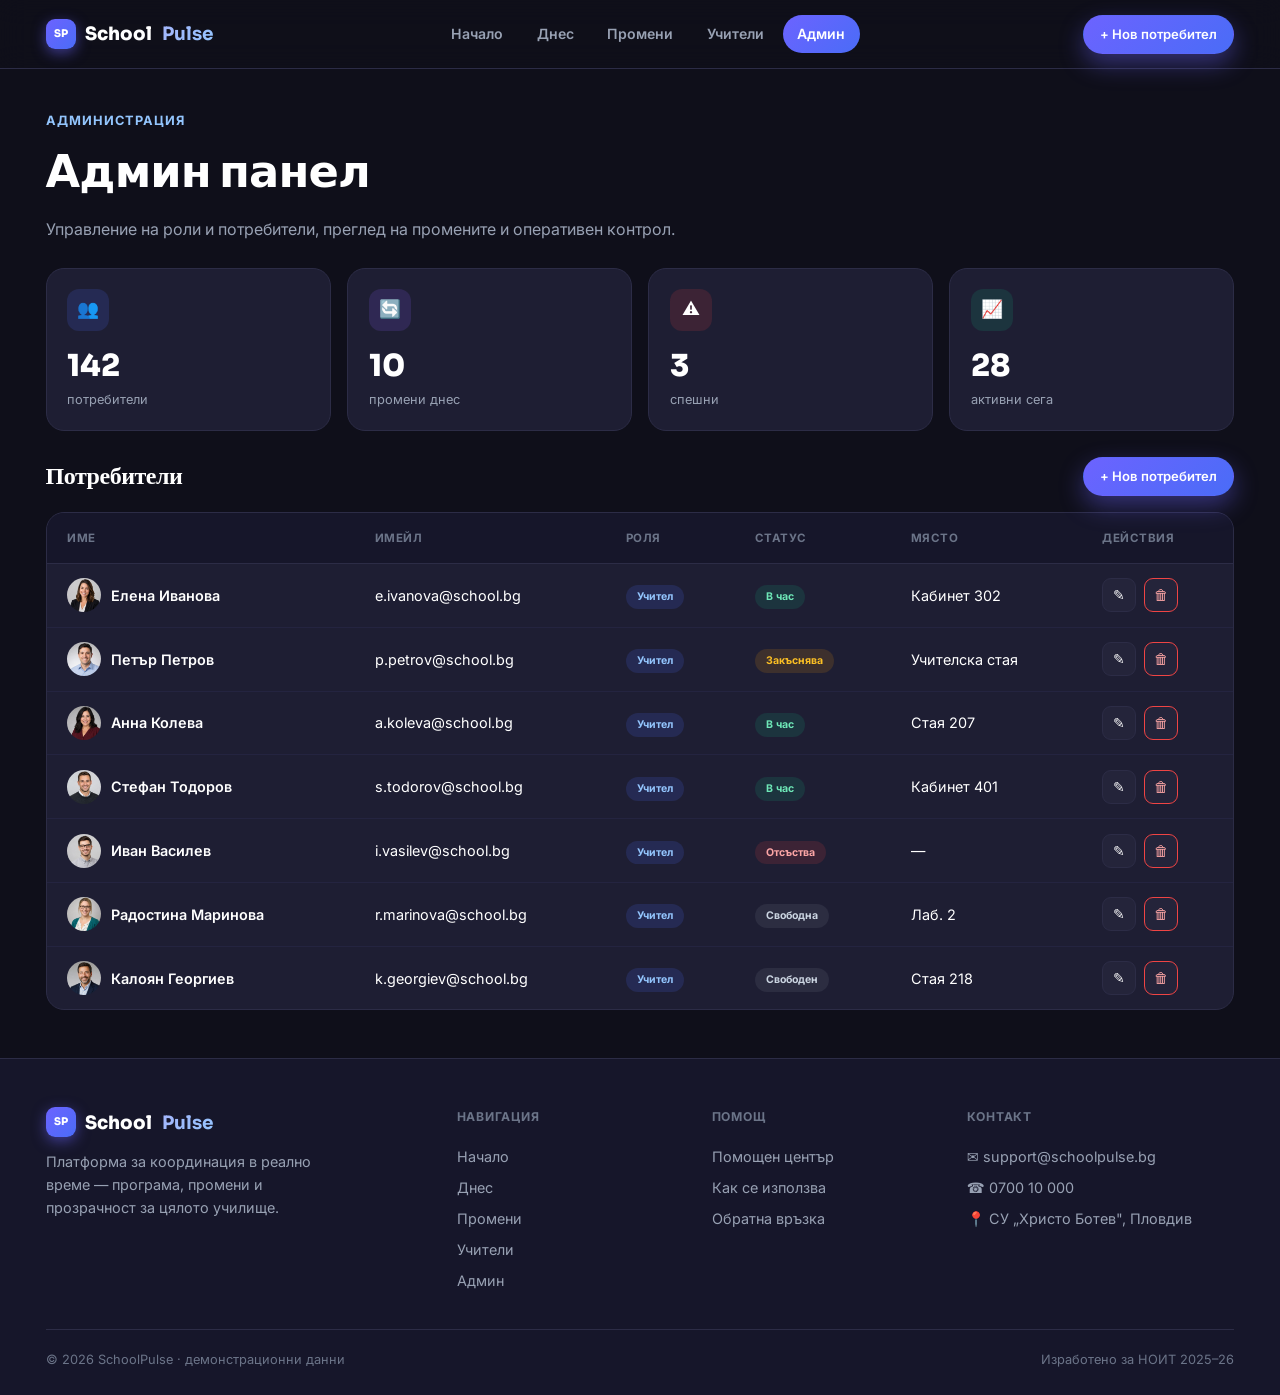
==== commit 03c1c8eb: "v18: unified dark premium app (navy + blue/purple) Converge on the favored dark theme across all 5 d" ====
--- a/admin.html
+++ b/admin.html
@@ -6,7 +6,7 @@
   <title>SchoolPulse — Админ</title>
   <link rel="preconnect" href="https://fonts.googleapis.com">
   <link rel="preconnect" href="https://fonts.gstatic.com" crossorigin>
-  <link href="https://fonts.googleapis.com/css2?family=Archivo:wght@600;700;800;900&family=Inter:wght@400;500;600;700&family=Fraunces:ital,opsz,wght@1,9..144,500;0,9..144,600&display=swap" rel="stylesheet">
+  <link href="https://fonts.googleapis.com/css2?family=Sora:wght@600;700;800&family=Inter:wght@400;500;600;700&display=swap" rel="stylesheet">
   <link rel="stylesheet" href="css/style.css">
 </head>
 <body>
@@ -21,7 +21,7 @@
         <a href="directory.html" class="nav__link">Учители</a>
         <a href="admin.html" class="nav__link nav__link--on">Админ</a>
       </nav>
-      <a href="#" class="btn btn--solid btn--sm nav__cta">+ Нов потребител</a>
+      <a href="#" class="btn btn--primary btn--sm nav__cta">+ Нов потребител</a>
     </div>
   </header>
 
@@ -42,7 +42,7 @@
 
     <div class="amgr">
       <h2 class="amgr__t">Потребители</h2>
-      <a href="#" class="btn btn--solid btn--sm">+ Нов потребител</a>
+      <a href="#" class="btn btn--primary btn--sm">+ Нов потребител</a>
     </div>
 
     <div class="tablecard">
--- a/css/style.css
+++ b/css/style.css
@@ -1,34 +1,30 @@
-/* SchoolPulse v17 — editorial enterprise, warm cream + ink + coral */
+/* SchoolPulse v18 — dark premium app (navy + blue/purple) */
 
 :root {
-  --paper: #f4f1ea;
-  --paper-2: #ebe6da;
-  --paper-3: #e1dacb;
-  --surface: #fffdf9;
-  --ink: #14161d;
-  --ink-2: #2c313d;
-  --muted: #6a6f7b;
-  --faint: #9a9caa;
-  --line: #ddd6c6;
-  --line-soft: #e7e1d3;
-
-  --accent: #ff5a36;       /* coral */
-  --accent-2: #ff7d54;
-  --accent-ink: #d6451f;
-  --accent-soft: #ffe6dd;
-
-  --dark: #14161d;         /* dark section bg */
-  --green: #1f9d63;  --green-bg: #e3f4ec;
-  --blue: #2f6df0;   --blue-bg: #e6eefe;
-  --amber: #d68a16;  --amber-bg: #fbf0db;
-  --violet: #7c52e6; --violet-bg: #efe9fc;
-  --red: #e0392b;    --red-bg: #fce9e7;
-  --slate: #6a6f7b;  --slate-bg: #ebe6da;
+  --bg: #0f0f1a;
+  --bg-2: #16162a;
+  --card: #1e1e33;
+  --card-2: #24243a;
+  --line: #2c2c46;
+  --line-soft: #242440;
+  --txt: #ffffff;
+  --muted: #98a1b3;
+  --faint: #6b7488;
+
+  --blue: #4a6cf7;
+  --purple: #6c63ff;
+  --green: #10b981;  --green-bg: rgba(16,185,129,0.14);
+  --amber: #f59e0b;  --amber-bg: rgba(245,158,11,0.14);
+  --violet: #8b5cf6; --violet-bg: rgba(139,92,246,0.16);
+  --red: #ef4444;    --red-bg: rgba(239,68,68,0.14);
+  --slate: #6b7280;  --slate-bg: rgba(107,114,128,0.18);
+  --blue-bg: rgba(74,108,247,0.16);
 
   --maxw: 1240px;
   --r: 18px;
-  --r-sm: 10px;
-  --sh: 0 12px 36px rgba(20,22,29,0.1);
+  --r-sm: 12px;
+  --sh: 0 18px 50px rgba(0,0,0,0.45);
+  --sh-glow: 0 18px 50px rgba(108,99,255,0.3);
 }
 
 * { box-sizing: border-box; margin: 0; padding: 0; }
@@ -36,250 +32,256 @@
 
 body {
   font-family: "Inter", system-ui, sans-serif;
-  background: var(--paper);
-  color: var(--ink);
+  background: var(--bg);
+  color: var(--txt);
   line-height: 1.6;
   -webkit-font-smoothing: antialiased;
 }
-.d { font-family: "Archivo", system-ui, sans-serif; }
-.serif { font-family: "Fraunces", Georgia, serif; }
+h1, h2, h3, .dsp { font-family: "Sora", system-ui, sans-serif; letter-spacing: -0.02em; }
 a { color: inherit; text-decoration: none; }
 img { display: block; max-width: 100%; }
-a:focus-visible, button:focus-visible, input:focus-visible, select:focus-visible { outline: 3px solid var(--accent); outline-offset: 2px; border-radius: 4px; }
-.wrap { max-width: var(--maxw); margin: 0 auto; padding: 0 1.8rem; }
+a:focus-visible, button:focus-visible, input:focus-visible, select:focus-visible { outline: 3px solid var(--blue); outline-offset: 2px; border-radius: 4px; }
+.wrap { max-width: var(--maxw); margin: 0 auto; padding: 0 1.6rem; }
 
 /* ===== NAV ===== */
-.nav { position: sticky; top: 0; z-index: 60; background: rgba(244,241,234,0.85); backdrop-filter: blur(12px); border-bottom: 1.5px solid var(--ink); }
-.nav__in { max-width: var(--maxw); margin: 0 auto; padding: 1.05rem 1.8rem; display: flex; align-items: center; justify-content: space-between; gap: 1rem; }
-.brand { font-family: "Archivo"; font-weight: 800; font-size: 1.25rem; letter-spacing: -0.01em; display: flex; align-items: center; gap: 0.55rem; }
-.brand__dot { width: 26px; height: 26px; border-radius: 7px; background: var(--accent); display: grid; place-items: center; color: #fff; font-size: 0.62rem; font-weight: 800; }
-.brand b { color: var(--accent); }
-.nav__links { display: flex; gap: 1.8rem; }
-.nav__link { font-size: 0.8rem; font-weight: 700; letter-spacing: 0.12em; text-transform: uppercase; color: var(--ink-2); padding-bottom: 3px; }
-.nav__link:hover { color: var(--accent); }
-.nav__link--on { color: var(--accent); border-bottom: 2px solid var(--accent); }
+.nav { position: sticky; top: 0; z-index: 60; background: rgba(15,15,26,0.8); backdrop-filter: blur(14px); border-bottom: 1px solid var(--line); }
+.nav__in { max-width: var(--maxw); margin: 0 auto; height: 68px; padding: 0 1.6rem; display: flex; align-items: center; justify-content: space-between; gap: 1rem; }
+.brand { display: flex; align-items: center; gap: 0.6rem; font-family: "Sora"; font-weight: 800; font-size: 1.15rem; }
+.brand__dot { width: 30px; height: 30px; border-radius: 9px; background: linear-gradient(135deg, var(--purple), var(--blue)); display: grid; place-items: center; color: #fff; font-size: 0.66rem; box-shadow: 0 4px 14px rgba(108,99,255,0.5); }
+.brand b { background: linear-gradient(135deg, #a5b4fc, #93c5fd); -webkit-background-clip: text; background-clip: text; -webkit-text-fill-color: transparent; }
+.nav__links { display: flex; gap: 0.3rem; }
+.nav__link { padding: 0.5rem 0.9rem; border-radius: 999px; font-size: 0.88rem; font-weight: 600; color: var(--muted); }
+.nav__link:hover { background: var(--card); color: #fff; }
+.nav__link--on { background: linear-gradient(135deg, var(--purple), var(--blue)); color: #fff; }
 
 /* ===== BUTTONS ===== */
-.btn { display: inline-flex; align-items: center; gap: 0.5rem; font-family: "Archivo"; font-weight: 700; font-size: 0.82rem; letter-spacing: 0.04em; text-transform: uppercase; padding: 0.85rem 1.5rem; border-radius: 999px; cursor: pointer; border: 2px solid var(--ink); transition: transform 0.14s, background 0.14s, color 0.14s; }
+.btn { display: inline-flex; align-items: center; gap: 0.5rem; font-weight: 600; font-size: 0.9rem; padding: 0.72rem 1.35rem; border-radius: 999px; cursor: pointer; border: 1px solid transparent; transition: transform 0.14s, box-shadow 0.14s, background 0.14s; }
 .btn:hover { transform: translateY(-2px); }
-.btn--solid { background: var(--accent); border-color: var(--accent); color: #fff; }
-.btn--solid:hover { background: var(--accent-ink); border-color: var(--accent-ink); }
-.btn--dark { background: var(--ink); color: #fff; }
-.btn--dark:hover { background: var(--ink-2); }
-.btn--ghost { background: transparent; color: var(--ink); }
-.btn--ghost:hover { background: var(--ink); color: #fff; }
-.btn--sm { padding: 0.5rem 1rem; font-size: 0.72rem; }
+.btn--primary { background: linear-gradient(135deg, var(--purple), var(--blue)); color: #fff; box-shadow: 0 10px 24px rgba(108,99,255,0.4); }
+.btn--ghost { background: var(--card); color: #fff; border-color: var(--line); }
+.btn--ghost:hover { background: var(--card-2); }
+.btn--sm { padding: 0.5rem 1rem; font-size: 0.82rem; }
 
 /* ===== HERO ===== */
-.hero { position: relative; overflow: hidden; padding: 3rem 0 3.5rem; }
-.hero__stairs { position: absolute; inset: 0; z-index: 0; opacity: 0.6; pointer-events: none; }
-.hero__in { position: relative; z-index: 2; }
-.hero__top { display: flex; align-items: flex-start; justify-content: space-between; gap: 1.5rem; margin-bottom: 1.4rem; }
-.hero__corner { font-size: 0.72rem; font-weight: 800; letter-spacing: 0.14em; text-transform: uppercase; color: var(--accent-ink); border-top: 2px solid var(--accent); border-left: 2px solid var(--accent); padding: 0.5rem 0 0 0.55rem; }
-.hero__place { text-align: right; font-size: 0.72rem; font-weight: 700; letter-spacing: 0.1em; text-transform: uppercase; color: var(--muted); line-height: 1.7; }
-.hero__title { font-weight: 900; line-height: 0.86; letter-spacing: -0.02em; }
-.hero__title span { display: block; font-size: clamp(2.4rem, 8.2vw, 6.6rem); text-transform: uppercase; }
-.hero__title .l1 { color: var(--ink); }
-.hero__title .l2 { color: var(--accent); }
-.hero__title .l3 { color: var(--ink); }
-.hero__sub { font-family: "Fraunces", serif; font-style: italic; font-size: 1.3rem; color: var(--ink-2); margin-top: 1.4rem; max-width: 540px; }
-.hero__cta { display: flex; gap: 0.9rem; margin-top: 1.7rem; flex-wrap: wrap; }
-.hero__stats { display: flex; gap: 2.5rem; margin-top: 2.4rem; border-top: 1.5px solid var(--line); padding-top: 1.4rem; }
-.hero__stat b { font-family: "Archivo"; font-weight: 800; font-size: 1.7rem; display: block; }
-.hero__stat span { font-size: 0.78rem; color: var(--muted); }
-
-/* ===== DARK SECTION (capabilities) ===== */
-.caps { background: var(--dark); color: #fff; padding: 4.5rem 0; }
-.caps__grid { display: grid; grid-template-columns: 0.85fr 1.15fr; gap: 3rem; align-items: start; }
-.caps__title { font-family: "Archivo"; font-weight: 900; font-size: clamp(2.4rem, 5vw, 4.2rem); line-height: 0.92; color: var(--accent); text-transform: uppercase; min-width: 0; }
-.caps__title span { display: block; }
-.caps__list { display: flex; flex-direction: column; gap: 1.8rem; min-width: 0; }
-.cap { display: grid; grid-template-columns: 56px 1fr; gap: 1.1rem; padding-bottom: 1.8rem; border-bottom: 1px solid rgba(255,255,255,0.14); }
-.cap:last-child { border-bottom: none; padding-bottom: 0; }
-.cap__n { font-family: "Archivo"; font-weight: 900; font-size: 1.6rem; color: rgba(255,90,54,0.55); }
-.cap__t { font-family: "Archivo"; font-weight: 800; font-size: 1.3rem; text-transform: uppercase; }
-.cap__d { color: rgba(255,255,255,0.72); margin-top: 0.4rem; font-size: 0.96rem; }
-
-/* ===== LIVE PREVIEW BAND ===== */
-.band { padding: 4rem 0; }
-.band__grid { display: grid; grid-template-columns: 1fr 1fr; gap: 3rem; align-items: center; }
-.band__k { font-size: 0.8rem; font-weight: 800; letter-spacing: 0.1em; text-transform: uppercase; color: var(--accent); }
-.band__t { font-family: "Archivo"; font-weight: 900; font-size: clamp(1.9rem, 3.5vw, 2.8rem); text-transform: uppercase; line-height: 1; margin-top: 0.6rem; }
-.band__s { color: var(--muted); margin-top: 0.9rem; font-size: 1.02rem; }
-.mock { background: var(--surface); border: 1.5px solid var(--ink); border-radius: var(--r); box-shadow: var(--sh); overflow: hidden; }
-.mock__h { display: flex; align-items: center; justify-content: space-between; padding: 0.9rem 1.1rem; border-bottom: 1px solid var(--line); }
-.mock__live { font-size: 0.72rem; font-weight: 800; color: var(--green); display: flex; align-items: center; gap: 0.4rem; text-transform: uppercase; letter-spacing: 0.04em; }
-.mock__live::before { content: ""; width: 8px; height: 8px; border-radius: 50%; background: var(--green); }
-.mock__now { background: var(--ink); color: #fff; padding: 1.2rem; margin: 1rem; border-radius: var(--r-sm); }
-.mock__tag { font-size: 0.68rem; font-weight: 800; color: var(--accent-2); letter-spacing: 0.05em; }
-.mock__subj { font-family: "Archivo"; font-weight: 800; font-size: 1.4rem; margin-top: 0.3rem; }
-.mock__meta { font-size: 0.82rem; opacity: 0.85; margin-top: 0.2rem; }
-.mock__bar { height: 6px; background: rgba(255,255,255,0.25); border-radius: 999px; margin-top: 0.9rem; overflow: hidden; }
-.mock__bar i { display: block; height: 100%; width: 56%; background: var(--accent); }
-.mock__rows { padding: 0 1rem 1rem; display: flex; flex-direction: column; gap: 0.5rem; }
-.mrow { display: flex; align-items: center; gap: 0.7rem; padding: 0.6rem 0.7rem; background: var(--paper); border-radius: var(--r-sm); font-size: 0.84rem; }
-.mrow time { color: var(--faint); width: 44px; font-variant-numeric: tabular-nums; }
-.mrow .mini { margin-left: auto; font-size: 0.64rem; font-weight: 800; padding: 0.2rem 0.55rem; border-radius: 999px; }
-.mini--violet { background: var(--violet-bg); color: var(--violet); }
-.mini--amber { background: var(--amber-bg); color: var(--amber); }
-.mini--red { background: var(--red-bg); color: var(--red); }
+.hero { position: relative; overflow: hidden; padding: 4rem 0 3.5rem; }
+.hero__blob { position: absolute; border-radius: 50%; filter: blur(90px); opacity: 0.5; z-index: 0; }
+.hero__blob--1 { width: 480px; height: 480px; background: #4a3ad0; top: -180px; right: -120px; }
+.hero__blob--2 { width: 360px; height: 360px; background: #2a4bd0; bottom: -160px; left: -120px; }
+.hero__in { position: relative; z-index: 1; display: grid; grid-template-columns: 1.05fr 0.95fr; gap: 3rem; align-items: center; }
+.eyebrow { display: inline-flex; align-items: center; gap: 0.5rem; background: var(--card); border: 1px solid var(--line); border-radius: 999px; padding: 0.4rem 0.9rem; font-size: 0.78rem; font-weight: 600; color: var(--muted); }
+.eyebrow .pulse { width: 8px; height: 8px; border-radius: 50%; background: var(--green); box-shadow: 0 0 0 4px var(--green-bg); animation: pulse 2s infinite; }
+@keyframes pulse { 50% { opacity: 0.4; } }
+.hero__title { font-size: clamp(2.4rem, 5vw, 3.7rem); font-weight: 800; line-height: 1.05; margin-top: 1.2rem; }
+.hero__title em { font-style: normal; background: linear-gradient(135deg, #a5b4fc, #93c5fd); -webkit-background-clip: text; background-clip: text; -webkit-text-fill-color: transparent; }
+.hero__sub { font-size: 1.08rem; color: var(--muted); margin-top: 1.2rem; max-width: 480px; }
+.hero__cta { display: flex; gap: 0.8rem; margin-top: 1.8rem; flex-wrap: wrap; }
+.hero__stats { display: flex; gap: 2.2rem; margin-top: 2.4rem; }
+.hero__stat b { font-family: "Sora"; font-weight: 800; font-size: 1.6rem; display: block; }
+.hero__stat span { font-size: 0.78rem; color: var(--faint); }
+
+/* hero preview */
+.prev { background: var(--card); border: 1px solid var(--line); border-radius: var(--r); box-shadow: var(--sh); padding: 1.1rem; }
+.prev__h { display: flex; align-items: center; justify-content: space-between; padding-bottom: 0.85rem; border-bottom: 1px solid var(--line); }
+.prev__live { font-size: 0.72rem; font-weight: 700; color: var(--green); display: flex; align-items: center; gap: 0.4rem; }
+.prev__live::before { content: ""; width: 8px; height: 8px; border-radius: 50%; background: var(--green); }
+.prev__now { background: linear-gradient(135deg, var(--purple), var(--blue)); border-radius: var(--r-sm); padding: 1.1rem; margin-top: 0.9rem; }
+.prev__tag { font-size: 0.68rem; font-weight: 700; opacity: 0.92; }
+.prev__subj { font-family: "Sora"; font-weight: 800; font-size: 1.35rem; margin-top: 0.3rem; }
+.prev__meta { font-size: 0.8rem; opacity: 0.9; margin-top: 0.2rem; }
+.prev__bar { height: 6px; background: rgba(255,255,255,0.3); border-radius: 999px; margin-top: 0.85rem; overflow: hidden; }
+.prev__bar i { display: block; height: 100%; width: 55%; background: #fff; border-radius: 999px; }
+.prev__rows { margin-top: 0.9rem; display: flex; flex-direction: column; gap: 0.5rem; }
+.prow { display: flex; align-items: center; gap: 0.6rem; padding: 0.55rem 0.7rem; border-radius: var(--r-sm); background: var(--bg-2); font-size: 0.82rem; }
+.prow time { color: var(--faint); width: 42px; font-variant-numeric: tabular-nums; }
+.prow .mini { margin-left: auto; font-size: 0.64rem; font-weight: 700; padding: 0.2rem 0.55rem; border-radius: 999px; }
+.mini--violet { background: var(--violet-bg); color: #c4b5fd; }
+.mini--amber { background: var(--amber-bg); color: #fbbf24; }
+.mini--red { background: var(--red-bg); color: #fca5a5; }
+
+/* ===== TEAM STRIP (photos) ===== */
+.team { padding: 2.5rem 0 1rem; }
+.team__lbl { text-align: center; font-size: 0.78rem; font-weight: 700; letter-spacing: 0.08em; text-transform: uppercase; color: var(--faint); margin-bottom: 1.3rem; }
+.team__row { display: flex; justify-content: center; flex-wrap: wrap; gap: 1.2rem; }
+.team__p { text-align: center; }
+.team__p img { width: 72px; height: 72px; border-radius: 50%; object-fit: cover; border: 2px solid var(--line); position: relative; }
+.team__pic { position: relative; display: inline-block; }
+.team__pic .sd { position: absolute; bottom: 3px; right: 3px; width: 14px; height: 14px; border-radius: 50%; border: 3px solid var(--bg); }
+.sd--green { background: var(--green); } .sd--amber { background: var(--amber); } .sd--red { background: var(--red); } .sd--slate { background: var(--slate); }
+.team__n { font-size: 0.74rem; font-weight: 600; margin-top: 0.5rem; }
+.team__s { font-size: 0.66rem; color: var(--faint); }
+
+/* ===== SECTION HEAD ===== */
+.section { padding: 3.5rem 0; }
+.shead { text-align: center; max-width: 620px; margin: 0 auto 2.5rem; }
+.shead__k { font-size: 0.8rem; font-weight: 700; letter-spacing: 0.08em; text-transform: uppercase; color: #93c5fd; }
+.shead__t { font-size: clamp(1.8rem, 3vw, 2.4rem); font-weight: 800; margin-top: 0.5rem; }
+.shead__s { color: var(--muted); margin-top: 0.7rem; }
+
+/* ===== FEATURES ===== */
+.features { display: grid; grid-template-columns: repeat(3, 1fr); gap: 1.2rem; }
+.feature { background: var(--card); border: 1px solid var(--line); border-radius: var(--r); padding: 1.6rem; transition: transform 0.16s, border-color 0.16s; }
+.feature:hover { transform: translateY(-4px); border-color: var(--purple); }
+.feature__ic { width: 50px; height: 50px; border-radius: 14px; display: grid; place-items: center; font-size: 1.3rem; background: linear-gradient(135deg, var(--violet-bg), var(--blue-bg)); }
+.feature__t { font-family: "Sora"; font-weight: 700; font-size: 1.2rem; margin-top: 1rem; }
+.feature__d { color: var(--muted); margin-top: 0.5rem; font-size: 0.94rem; }
 
 /* ===== PAGE HEADER ===== */
-.ph { padding: 3rem 0 1.6rem; }
-.ph__row { display: flex; align-items: flex-end; justify-content: space-between; gap: 1rem; flex-wrap: wrap; border-bottom: 1.5px solid var(--ink); padding-bottom: 1.2rem; }
-.ph__k { font-size: 0.78rem; font-weight: 800; letter-spacing: 0.1em; text-transform: uppercase; color: var(--accent); }
-.ph__t { font-family: "Archivo"; font-weight: 900; font-size: clamp(2.2rem, 5vw, 4rem); text-transform: uppercase; line-height: 0.9; margin-top: 0.4rem; }
-.ph__s { color: var(--muted); margin-top: 0.4rem; }
-.ph__link { font-family: "Archivo"; font-weight: 700; font-size: 0.78rem; letter-spacing: 0.06em; text-transform: uppercase; white-space: nowrap; }
-.ph__link:hover { color: var(--accent); }
+.ph { padding: 2.6rem 0 1.6rem; }
+.ph__row { display: flex; align-items: flex-end; justify-content: space-between; gap: 1rem; flex-wrap: wrap; }
+.ph__k { font-size: 0.8rem; font-weight: 700; letter-spacing: 0.08em; text-transform: uppercase; color: #93c5fd; }
+.ph__t { font-size: clamp(2rem, 4vw, 2.8rem); font-weight: 800; margin-top: 0.4rem; }
+.ph__s { color: var(--muted); margin-top: 0.5rem; }
+.ph__link { font-weight: 600; font-size: 0.86rem; color: #93c5fd; white-space: nowrap; }
 
 /* ===== FILTERS ===== */
-.filters { display: flex; gap: 0.7rem; align-items: center; flex-wrap: wrap; margin: 1.6rem 0; }
-.sel { background: var(--surface); border: 1.5px solid var(--line); border-radius: 999px; padding: 0.55rem 1rem; font: inherit; font-size: 0.86rem; cursor: pointer; }
+.filters { display: flex; gap: 0.7rem; align-items: center; flex-wrap: wrap; margin: 1.4rem 0; }
+.sel { background: var(--card); border: 1px solid var(--line); border-radius: 999px; padding: 0.55rem 1rem; font: inherit; font-size: 0.86rem; color: #fff; cursor: pointer; }
 .filters__sp { flex: 1; }
-
-/* ===== CARD + GRID ===== */
-.grid2 { display: grid; grid-template-columns: 1.5fr 1fr; gap: 1.5rem; align-items: start; padding-bottom: 1rem; }
-.col { display: flex; flex-direction: column; gap: 1.5rem; }
-.card { background: var(--surface); border: 1.5px solid var(--line); border-radius: var(--r); overflow: hidden; }
-.card__h { display: flex; align-items: center; justify-content: space-between; padding: 1rem 1.3rem; border-bottom: 1px solid var(--line); }
-.card__t { font-family: "Archivo"; font-weight: 800; font-size: 0.95rem; text-transform: uppercase; letter-spacing: 0.02em; }
-.card__m { font-size: 0.76rem; color: var(--faint); font-weight: 600; }
-.card__link { display: block; padding: 0.9rem 1.3rem; font-family: "Archivo"; font-weight: 700; font-size: 0.78rem; text-transform: uppercase; letter-spacing: 0.04em; color: var(--accent); border-top: 1px solid var(--line); }
-.card__link:hover { background: var(--accent-soft); }
 
 /* ===== STATS ===== */
 .stats { display: grid; grid-template-columns: repeat(4, 1fr); gap: 1rem; }
-.stat { background: var(--surface); border: 1.5px solid var(--line); border-radius: var(--r); padding: 1.2rem 1.3rem; }
+.stat { background: var(--card); border: 1px solid var(--line); border-radius: var(--r); padding: 1.2rem 1.3rem; }
 .stat__ic { width: 42px; height: 42px; border-radius: 12px; display: grid; place-items: center; font-size: 1.1rem; }
-.stat__n { font-family: "Archivo"; font-weight: 900; font-size: 1.9rem; margin-top: 0.7rem; letter-spacing: -0.02em; }
+.stat__n { font-family: "Sora"; font-weight: 800; font-size: 1.9rem; margin-top: 0.7rem; }
 .stat__l { font-size: 0.8rem; color: var(--muted); }
 .ic--blue { background: var(--blue-bg); } .ic--violet { background: var(--violet-bg); } .ic--red { background: var(--red-bg); } .ic--green { background: var(--green-bg); }
 
-/* ===== NOW HERO (dnes) ===== */
-.now { position: relative; overflow: hidden; background: var(--ink); color: #fff; border-radius: var(--r); padding: 1.7rem 1.9rem; }
-.now::after { content: ""; position: absolute; width: 220px; height: 220px; border-radius: 50%; background: rgba(255,90,54,0.18); top: -90px; right: -40px; }
+/* ===== CARD + GRID ===== */
+.grid2 { display: grid; grid-template-columns: 1.5fr 1fr; gap: 1.4rem; align-items: start; padding-bottom: 1rem; }
+.col { display: flex; flex-direction: column; gap: 1.4rem; }
+.card { background: var(--card); border: 1px solid var(--line); border-radius: var(--r); overflow: hidden; }
+.card__h { display: flex; align-items: center; justify-content: space-between; padding: 1rem 1.3rem; border-bottom: 1px solid var(--line); }
+.card__t { font-family: "Sora"; font-weight: 700; font-size: 1rem; }
+.card__m { font-size: 0.76rem; color: var(--faint); font-weight: 600; }
+.card__link { display: block; padding: 0.9rem 1.3rem; font-weight: 600; font-size: 0.84rem; color: #93c5fd; border-top: 1px solid var(--line); }
+.card__link:hover { background: var(--card-2); }
+
+/* ===== NOW HERO ===== */
+.now { position: relative; overflow: hidden; background: linear-gradient(135deg, var(--purple) 0%, var(--blue) 100%); border-radius: var(--r); padding: 1.7rem 1.9rem; box-shadow: var(--sh-glow); }
+.now::after { content: ""; position: absolute; width: 240px; height: 240px; border-radius: 50%; background: rgba(255,255,255,0.12); top: -100px; right: -50px; }
 .now__top { position: relative; display: flex; align-items: center; justify-content: space-between; }
-.now__tag { font-family: "Archivo"; font-weight: 800; font-size: 0.72rem; letter-spacing: 0.05em; text-transform: uppercase; color: var(--accent-2); }
-.now__timer { font-family: "Archivo"; font-weight: 900; font-size: 2rem; color: var(--accent-2); }
-.now__subj { font-family: "Archivo"; font-weight: 900; font-size: 2.1rem; text-transform: uppercase; margin-top: 0.9rem; }
-.now__topic { opacity: 0.92; margin-top: 0.3rem; }
-.now__meta { font-size: 0.86rem; opacity: 0.78; margin-top: 0.5rem; }
-.now__bar { height: 8px; background: rgba(255,255,255,0.2); border-radius: 999px; margin-top: 1.1rem; overflow: hidden; }
-.now__bar i { display: block; height: 100%; background: var(--accent); border-radius: 999px; transition: width 1s linear; }
-.now__left { font-size: 0.84rem; opacity: 0.9; margin-top: 0.55rem; }
+.now__tag { font-size: 0.74rem; font-weight: 700; background: rgba(255,255,255,0.2); padding: 0.3rem 0.75rem; border-radius: 999px; }
+.now__timer { font-family: "Sora"; font-weight: 800; font-size: 2rem; }
+.now__subj { font-family: "Sora"; font-weight: 800; font-size: 2.1rem; margin-top: 0.9rem; }
+.now__topic { opacity: 0.94; margin-top: 0.25rem; }
+.now__meta { font-size: 0.86rem; opacity: 0.82; margin-top: 0.5rem; }
+.now__bar { height: 9px; background: rgba(255,255,255,0.26); border-radius: 999px; margin-top: 1.1rem; overflow: hidden; }
+.now__bar i { display: block; height: 100%; background: #fff; border-radius: 999px; transition: width 1s linear; }
+.now__left { font-size: 0.84rem; opacity: 0.92; margin-top: 0.55rem; }
 
 /* ===== NEXT ===== */
 .next { padding: 1.1rem 1.3rem; }
-.next__k { font-family: "Archivo"; font-size: 0.72rem; font-weight: 800; letter-spacing: 0.05em; text-transform: uppercase; color: var(--faint); }
+.next__k { font-size: 0.72rem; font-weight: 700; letter-spacing: 0.05em; text-transform: uppercase; color: var(--faint); }
 .next__row { display: flex; align-items: center; justify-content: space-between; gap: 0.7rem; margin-top: 0.55rem; }
-.next__s { font-family: "Archivo"; font-weight: 800; font-size: 1.02rem; }
+.next__s { font-family: "Sora"; font-weight: 700; font-size: 1.02rem; }
 .next__m { font-size: 0.82rem; color: var(--muted); }
 
 /* ===== SCHEDULE ===== */
 .sched { display: flex; flex-direction: column; }
-.row { display: grid; grid-template-columns: 74px 1fr auto; gap: 0.85rem; align-items: center; padding: 0.9rem 1.3rem; border-bottom: 1px solid var(--line); }
+.row { display: grid; grid-template-columns: 72px 1fr auto; gap: 0.85rem; align-items: center; padding: 0.9rem 1.3rem; border-bottom: 1px solid var(--line-soft); }
 .row:last-child { border-bottom: none; }
-.row__time { font-family: "Archivo"; font-weight: 700; font-size: 0.78rem; color: var(--muted); font-variant-numeric: tabular-nums; line-height: 1.25; }
+.row__time { font-weight: 700; font-size: 0.8rem; color: var(--muted); font-variant-numeric: tabular-nums; line-height: 1.25; }
 .row__time small { display: block; font-weight: 500; color: var(--faint); font-size: 0.68rem; }
 .row__main { display: flex; align-items: center; gap: 0.7rem; min-width: 0; }
-.row__ic { width: 36px; height: 36px; border-radius: 10px; background: var(--paper-2); display: grid; place-items: center; font-size: 1rem; flex-shrink: 0; }
-.row__s { font-weight: 700; font-size: 0.92rem; }
+.row__ic { width: 38px; height: 38px; border-radius: 11px; background: var(--bg-2); display: grid; place-items: center; font-size: 1.05rem; flex-shrink: 0; }
+.row__s { font-weight: 600; font-size: 0.92rem; }
 .row__sub { font-size: 0.78rem; color: var(--muted); }
 .row__sub s { color: var(--faint); }
-.row--now { background: var(--accent-soft); border-left: 4px solid var(--accent); padding-left: calc(1.3rem - 4px); }
-.row--now .row__ic { background: #fff; }
+.row--now { background: var(--blue-bg); border-left: 3px solid var(--blue); padding-left: calc(1.3rem - 3px); }
 .row--cancel .row__s, .row--cancel .row__sub { text-decoration: line-through; color: var(--faint); }
 .row--done { opacity: 0.5; }
 
 /* ===== PILLS ===== */
-.pill { font-family: "Archivo"; font-size: 0.66rem; font-weight: 800; letter-spacing: 0.03em; text-transform: uppercase; padding: 0.32rem 0.7rem; border-radius: 999px; white-space: nowrap; }
-.pill--green { background: var(--green-bg); color: var(--green); }
-.pill--blue { background: var(--blue-bg); color: var(--blue); }
-.pill--violet { background: var(--violet-bg); color: var(--violet); }
-.pill--amber { background: var(--amber-bg); color: var(--amber); }
-.pill--red { background: var(--red-bg); color: var(--red); }
-.pill--slate { background: var(--slate-bg); color: var(--slate); }
-.pill--accent { background: var(--accent); color: #fff; }
-
-/* ===== CHANGES FEED ===== */
+.pill { font-size: 0.66rem; font-weight: 700; padding: 0.34rem 0.7rem; border-radius: 999px; white-space: nowrap; }
+.pill--green { background: var(--green-bg); color: #6ee7b7; }
+.pill--blue { background: var(--blue-bg); color: #93c5fd; }
+.pill--violet { background: var(--violet-bg); color: #c4b5fd; }
+.pill--amber { background: var(--amber-bg); color: #fbbf24; }
+.pill--red { background: var(--red-bg); color: #fca5a5; }
+.pill--slate { background: var(--slate-bg); color: #cbd5e1; }
+
+/* ===== FEED ===== */
 .feed { display: flex; flex-direction: column; }
-.chg { padding: 1rem 1.3rem; border-bottom: 1px solid var(--line); border-left: 4px solid transparent; }
+.chg { padding: 1rem 1.3rem; border-bottom: 1px solid var(--line-soft); border-left: 3px solid transparent; }
 .chg:last-child { border-bottom: none; }
 .chg--amber { border-left-color: var(--amber); } .chg--violet { border-left-color: var(--violet); } .chg--red { border-left-color: var(--red); }
 .chg__top { display: flex; align-items: center; justify-content: space-between; gap: 0.5rem; }
-.chg__t { font-family: "Archivo"; font-size: 0.72rem; font-weight: 800; text-transform: uppercase; letter-spacing: 0.02em; }
-.chg--amber .chg__t { color: var(--amber); } .chg--violet .chg__t { color: var(--violet); } .chg--red .chg__t { color: var(--red); }
+.chg__t { font-size: 0.72rem; font-weight: 700; text-transform: uppercase; letter-spacing: 0.02em; }
+.chg--amber .chg__t { color: #fbbf24; } .chg--violet .chg__t { color: #c4b5fd; } .chg--red .chg__t { color: #fca5a5; }
 .chg__time { font-size: 0.72rem; color: var(--faint); font-variant-numeric: tabular-nums; }
 .chg__d { font-size: 0.86rem; margin-top: 0.3rem; }
 .chg__x { font-size: 0.76rem; margin-top: 0.25rem; color: var(--muted); }
 
 /* ===== UPDATE CARDS ===== */
-.ucards { display: grid; grid-template-columns: repeat(3, 1fr); gap: 1.3rem; padding-bottom: 1rem; }
-.uc { background: var(--surface); border: 1.5px solid var(--line); border-radius: var(--r); padding: 1.4rem; display: flex; flex-direction: column; gap: 0.6rem; transition: transform 0.16s, box-shadow 0.16s; }
-.uc:hover { transform: translateY(-4px); box-shadow: var(--sh); }
-.uc--urgent { border-color: var(--accent); }
+.ucards { display: grid; grid-template-columns: repeat(3, 1fr); gap: 1.2rem; padding-bottom: 1rem; }
+.uc { background: var(--card); border: 1px solid var(--line); border-radius: var(--r); padding: 1.3rem; display: flex; flex-direction: column; gap: 0.6rem; transition: transform 0.16s, border-color 0.16s; }
+.uc:hover { transform: translateY(-4px); }
+.uc--urgent { border-color: var(--red); box-shadow: 0 12px 30px rgba(239,68,68,0.16); }
 .uc__tags { display: flex; gap: 0.45rem; }
-.uc__t { font-family: "Archivo"; font-weight: 800; font-size: 1.08rem; text-transform: uppercase; line-height: 1.15; }
+.uc__t { font-family: "Sora"; font-weight: 700; font-size: 1.05rem; }
 .uc__d { font-size: 0.9rem; color: var(--muted); }
 .uc__f { margin-top: auto; padding-top: 0.5rem; font-size: 0.76rem; color: var(--faint); display: flex; flex-wrap: wrap; gap: 0.3rem 1rem; }
 
 /* ===== DIRECTORY ===== */
-.tgrid { display: grid; grid-template-columns: repeat(auto-fill, minmax(230px, 1fr)); gap: 1.3rem; padding-bottom: 1rem; }
-.tcard { background: var(--surface); border: 1.5px solid var(--line); border-radius: var(--r); padding: 1.3rem; text-align: center; transition: transform 0.16s, box-shadow 0.16s; }
-.tcard:hover { transform: translateY(-4px); box-shadow: var(--sh); }
-.tcard__ph { width: 96px; height: 96px; border-radius: 50%; object-fit: cover; margin: 0 auto; border: 3px solid var(--surface); box-shadow: 0 4px 14px rgba(20,22,29,0.15); }
-.tcard__name { font-family: "Archivo"; font-weight: 800; font-size: 1.02rem; margin-top: 0.9rem; }
+.tgrid { display: grid; grid-template-columns: repeat(auto-fill, minmax(230px, 1fr)); gap: 1.2rem; padding-bottom: 1rem; }
+.tcard { background: var(--card); border: 1px solid var(--line); border-radius: var(--r); padding: 1.3rem; text-align: center; transition: transform 0.16s, border-color 0.16s; }
+.tcard:hover { transform: translateY(-4px); border-color: var(--purple); }
+.tcard__pic { position: relative; display: inline-block; }
+.tcard__pic img { width: 96px; height: 96px; border-radius: 50%; object-fit: cover; border: 3px solid var(--card-2); }
+.tcard__pic .sd { position: absolute; bottom: 6px; right: 6px; width: 16px; height: 16px; border-radius: 50%; border: 3px solid var(--card); }
+.tcard__name { font-family: "Sora"; font-weight: 700; font-size: 1.02rem; margin-top: 0.9rem; }
 .tcard__subj { font-size: 0.84rem; color: var(--muted); }
-.tcard__row { display: flex; align-items: center; justify-content: center; gap: 0.5rem; margin-top: 0.8rem; }
+.tcard__row { display: flex; align-items: center; justify-content: center; gap: 0.5rem; margin-top: 0.7rem; }
 .tcard__loc { font-size: 0.78rem; color: var(--faint); }
-.status { display: inline-flex; align-items: center; gap: 0.4rem; font-family: "Archivo"; font-size: 0.68rem; font-weight: 800; text-transform: uppercase; letter-spacing: 0.03em; }
+.status { display: inline-flex; align-items: center; gap: 0.4rem; font-size: 0.72rem; font-weight: 700; }
 .status::before { content: ""; width: 8px; height: 8px; border-radius: 50%; background: currentColor; }
-.status--green { color: var(--green); } .status--amber { color: var(--amber); } .status--red { color: var(--red); } .status--slate { color: var(--slate); }
+.status--green { color: #6ee7b7; } .status--amber { color: #fbbf24; } .status--red { color: #fca5a5; } .status--slate { color: #cbd5e1; }
 
 /* mini teachers (dnes) */
-.tmini { display: flex; align-items: center; gap: 0.75rem; padding: 0.8rem 1.3rem; border-bottom: 1px solid var(--line); }
+.tmini { display: flex; align-items: center; gap: 0.75rem; padding: 0.8rem 1.3rem; border-bottom: 1px solid var(--line-soft); }
 .tmini:last-of-type { border-bottom: none; }
-.tmini img { width: 42px; height: 42px; border-radius: 50%; object-fit: cover; }
+.tmini__pic { position: relative; }
+.tmini__pic img { width: 42px; height: 42px; border-radius: 50%; object-fit: cover; }
+.tmini__pic .sd { position: absolute; bottom: 0; right: 0; width: 12px; height: 12px; border-radius: 50%; border: 2px solid var(--card); }
 .tmini__i { flex: 1; min-width: 0; }
-.tmini__n { font-weight: 700; font-size: 0.86rem; }
+.tmini__n { font-weight: 600; font-size: 0.86rem; }
 .tmini__s { font-size: 0.76rem; color: var(--muted); }
 
 /* ===== ADMIN ===== */
 .amgr { display: flex; align-items: center; justify-content: space-between; margin: 1.6rem 0 1rem; }
-.amgr__t { font-family: "Archivo"; font-weight: 900; font-size: 1.6rem; text-transform: uppercase; }
-.tablecard { background: var(--surface); border: 1.5px solid var(--line); border-radius: var(--r); overflow: hidden; margin-bottom: 1rem; }
+.amgr__t { font-family: "Sora"; font-weight: 800; font-size: 1.5rem; }
+.tablecard { background: var(--card); border: 1px solid var(--line); border-radius: var(--r); overflow: hidden; }
 table { width: 100%; border-collapse: collapse; }
-thead th { text-align: left; font-family: "Archivo"; font-weight: 800; font-size: 0.72rem; letter-spacing: 0.04em; text-transform: uppercase; color: var(--muted); padding: 1rem 1.3rem; background: var(--paper-2); border-bottom: 1px solid var(--line); }
-tbody td { padding: 0.9rem 1.3rem; border-bottom: 1px solid var(--line); font-size: 0.9rem; }
+thead th { text-align: left; font-size: 0.72rem; font-weight: 700; letter-spacing: 0.04em; text-transform: uppercase; color: var(--faint); padding: 1rem 1.3rem; background: var(--bg-2); border-bottom: 1px solid var(--line); }
+tbody td { padding: 0.9rem 1.3rem; border-bottom: 1px solid var(--line-soft); font-size: 0.9rem; }
 tbody tr:last-child td { border-bottom: none; }
-tbody tr:hover { background: var(--paper); }
+tbody tr:hover { background: var(--bg-2); }
 .usercell { display: flex; align-items: center; gap: 0.6rem; font-weight: 600; }
 .usercell img { width: 34px; height: 34px; border-radius: 50%; object-fit: cover; }
 .tac { display: flex; gap: 0.5rem; }
-.tbtn { width: 34px; height: 34px; border-radius: 9px; border: 1.5px solid var(--line); background: var(--surface); cursor: pointer; font-size: 0.9rem; }
-.tbtn--del { border-color: var(--red); color: var(--red); }
+.tbtn { width: 34px; height: 34px; border-radius: 9px; border: 1px solid var(--line); background: var(--card-2); color: #fff; cursor: pointer; font-size: 0.9rem; }
+.tbtn--del { border-color: var(--red); color: #fca5a5; }
 
 /* ===== ANNOUNCE ===== */
-.announce { display: flex; gap: 0.9rem; background: var(--ink); color: #fff; border-radius: var(--r); padding: 1.2rem 1.3rem; }
-.announce__ic { width: 42px; height: 42px; border-radius: 12px; background: var(--accent); display: grid; place-items: center; font-size: 1.2rem; flex-shrink: 0; }
-.announce__t { font-family: "Archivo"; font-weight: 800; font-size: 0.92rem; text-transform: uppercase; }
-.announce__d { font-size: 0.88rem; opacity: 0.85; margin-top: 0.25rem; }
+.announce { display: flex; gap: 0.9rem; background: linear-gradient(135deg, rgba(108,99,255,0.18), rgba(74,108,247,0.12)); border: 1px solid var(--line); border-radius: var(--r); padding: 1.2rem 1.3rem; }
+.announce__ic { width: 42px; height: 42px; border-radius: 12px; background: var(--card-2); display: grid; place-items: center; font-size: 1.2rem; flex-shrink: 0; }
+.announce__t { font-family: "Sora"; font-weight: 700; font-size: 0.95rem; }
+.announce__d { font-size: 0.88rem; color: var(--muted); margin-top: 0.25rem; }
 
 /* ===== FOOTER ===== */
-.foot { background: var(--ink); color: rgba(255,255,255,0.72); margin-top: 3rem; padding: 3rem 0 1.5rem; }
-.foot__grid { display: grid; grid-template-columns: 1.7fr 1fr 1fr 1.2fr; gap: 2rem; padding-bottom: 2rem; border-bottom: 1px solid rgba(255,255,255,0.12); }
-.foot .brand { color: #fff; }
-.foot__about { font-size: 0.9rem; margin-top: 0.8rem; max-width: 300px; }
-.foot__col h4 { font-family: "Archivo"; font-size: 0.74rem; font-weight: 800; text-transform: uppercase; letter-spacing: 0.06em; color: var(--accent-2); margin-bottom: 0.9rem; }
-.foot__col a { display: block; color: rgba(255,255,255,0.72); font-size: 0.9rem; padding: 0.25rem 0; }
-.foot__col a:hover { color: #fff; }
-.foot__col p { font-size: 0.9rem; padding: 0.25rem 0; }
-.foot__bar { padding-top: 1.3rem; display: flex; justify-content: space-between; flex-wrap: wrap; gap: 0.5rem; font-size: 0.8rem; }
+.foot { border-top: 1px solid var(--line); margin-top: 3rem; padding: 3rem 0 1.5rem; background: var(--bg-2); }
+.foot__grid { display: grid; grid-template-columns: 1.7fr 1fr 1fr 1.2fr; gap: 2rem; padding-bottom: 2rem; }
+.foot__about { color: var(--muted); font-size: 0.9rem; margin-top: 0.8rem; max-width: 300px; }
+.foot__col h4 { font-size: 0.76rem; font-weight: 700; text-transform: uppercase; letter-spacing: 0.06em; color: var(--faint); margin-bottom: 0.9rem; }
+.foot__col a { display: block; color: var(--muted); font-size: 0.9rem; padding: 0.25rem 0; }
+.foot__col a:hover { color: #93c5fd; }
+.foot__col p { color: var(--muted); font-size: 0.9rem; padding: 0.25rem 0; }
+.foot__bar { border-top: 1px solid var(--line); padding-top: 1.3rem; display: flex; justify-content: space-between; flex-wrap: wrap; gap: 0.5rem; font-size: 0.8rem; color: var(--faint); }
 
 /* ===== RESPONSIVE ===== */
-@media (max-width: 960px) {
-  .caps__grid, .band__grid, .grid2 { grid-template-columns: 1fr; gap: 2rem; }
+@media (max-width: 980px) {
+  .hero__in, .grid2 { grid-template-columns: 1fr; gap: 2rem; }
+  .features { grid-template-columns: 1fr; }
   .ucards { grid-template-columns: repeat(2, 1fr); }
   .stats { grid-template-columns: repeat(2, 1fr); }
   .foot__grid { grid-template-columns: 1fr 1fr; }
@@ -287,9 +289,7 @@
 @media (max-width: 600px) {
   .nav__links { display: none; }
   .ucards { grid-template-columns: 1fr; }
-  .hero__place { display: none; }
-  .row { grid-template-columns: 60px 1fr; grid-template-rows: auto auto; }
+  .row { grid-template-columns: 58px 1fr; grid-template-rows: auto auto; }
   .row .pill { grid-column: 2; justify-self: start; }
   .tablecard { overflow-x: auto; } table { min-width: 620px; }
-  .hero__stats { gap: 1.5rem; flex-wrap: wrap; }
-}
+}
